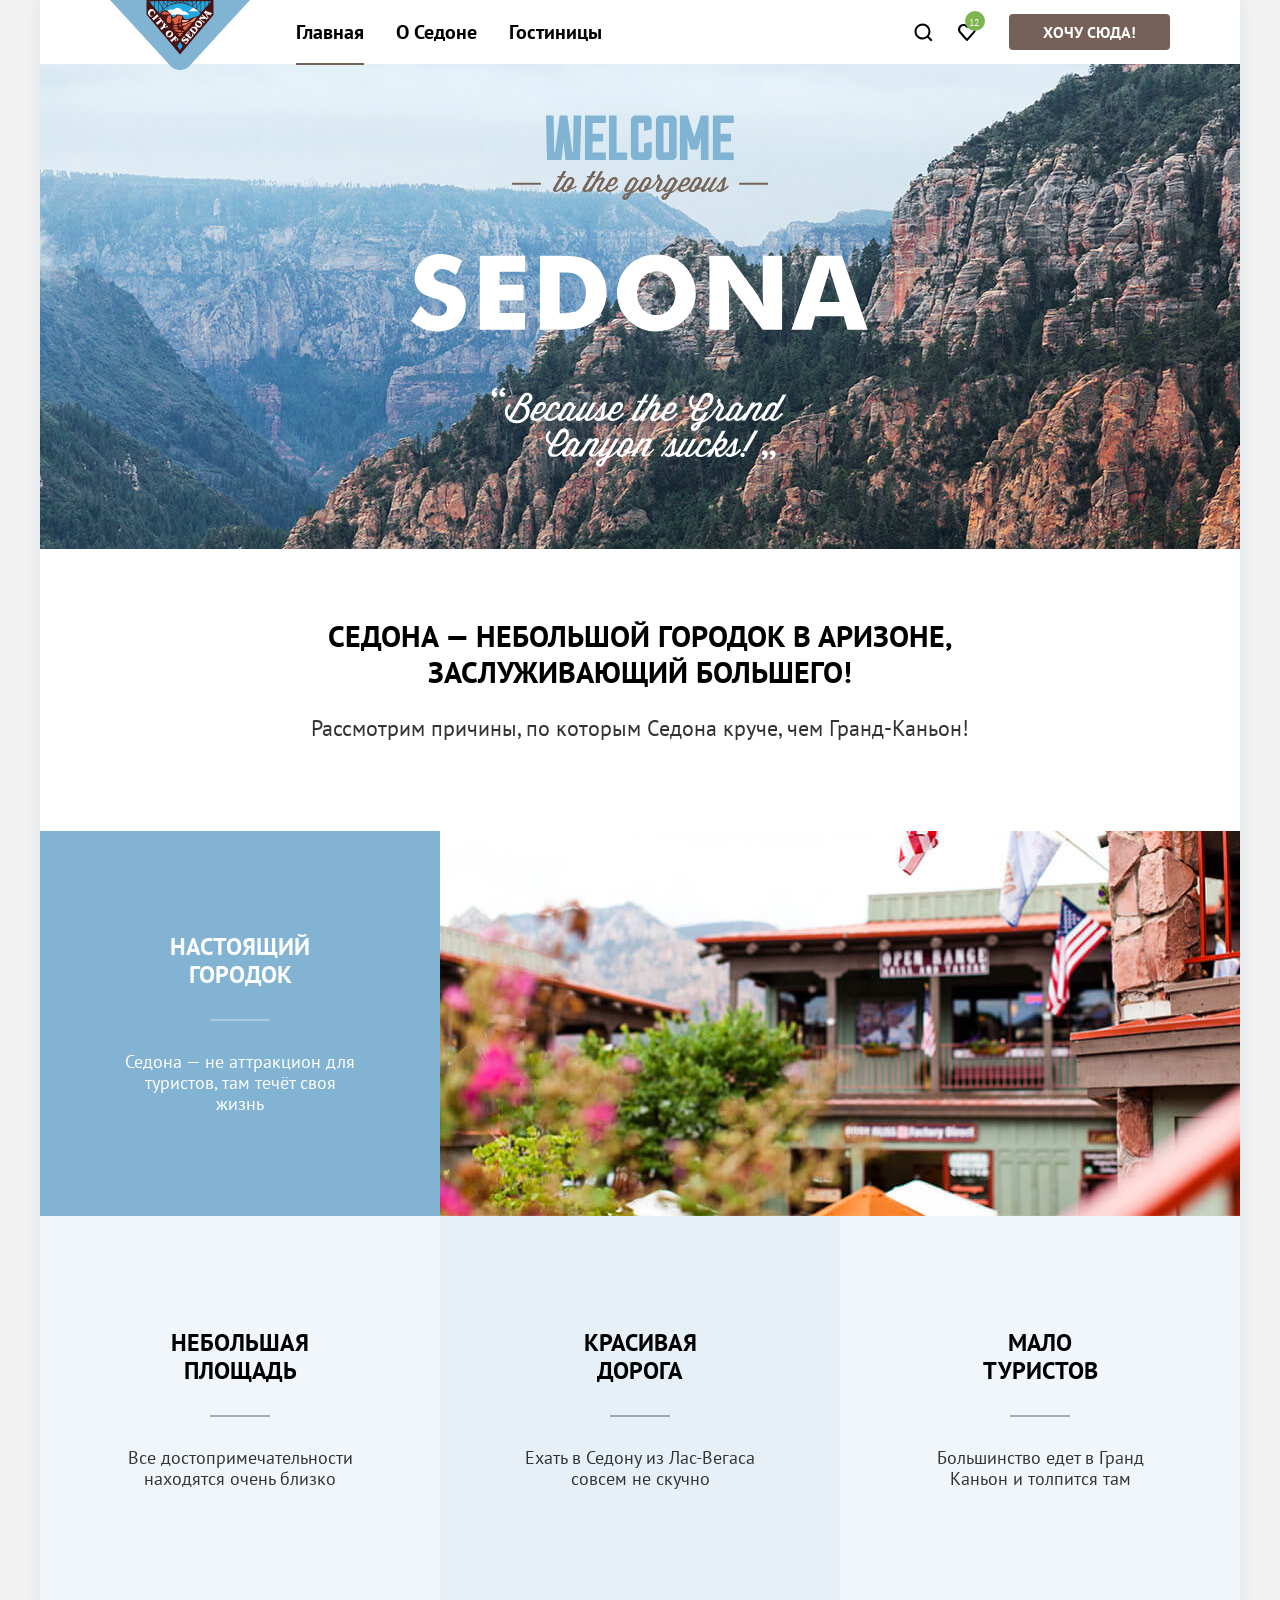
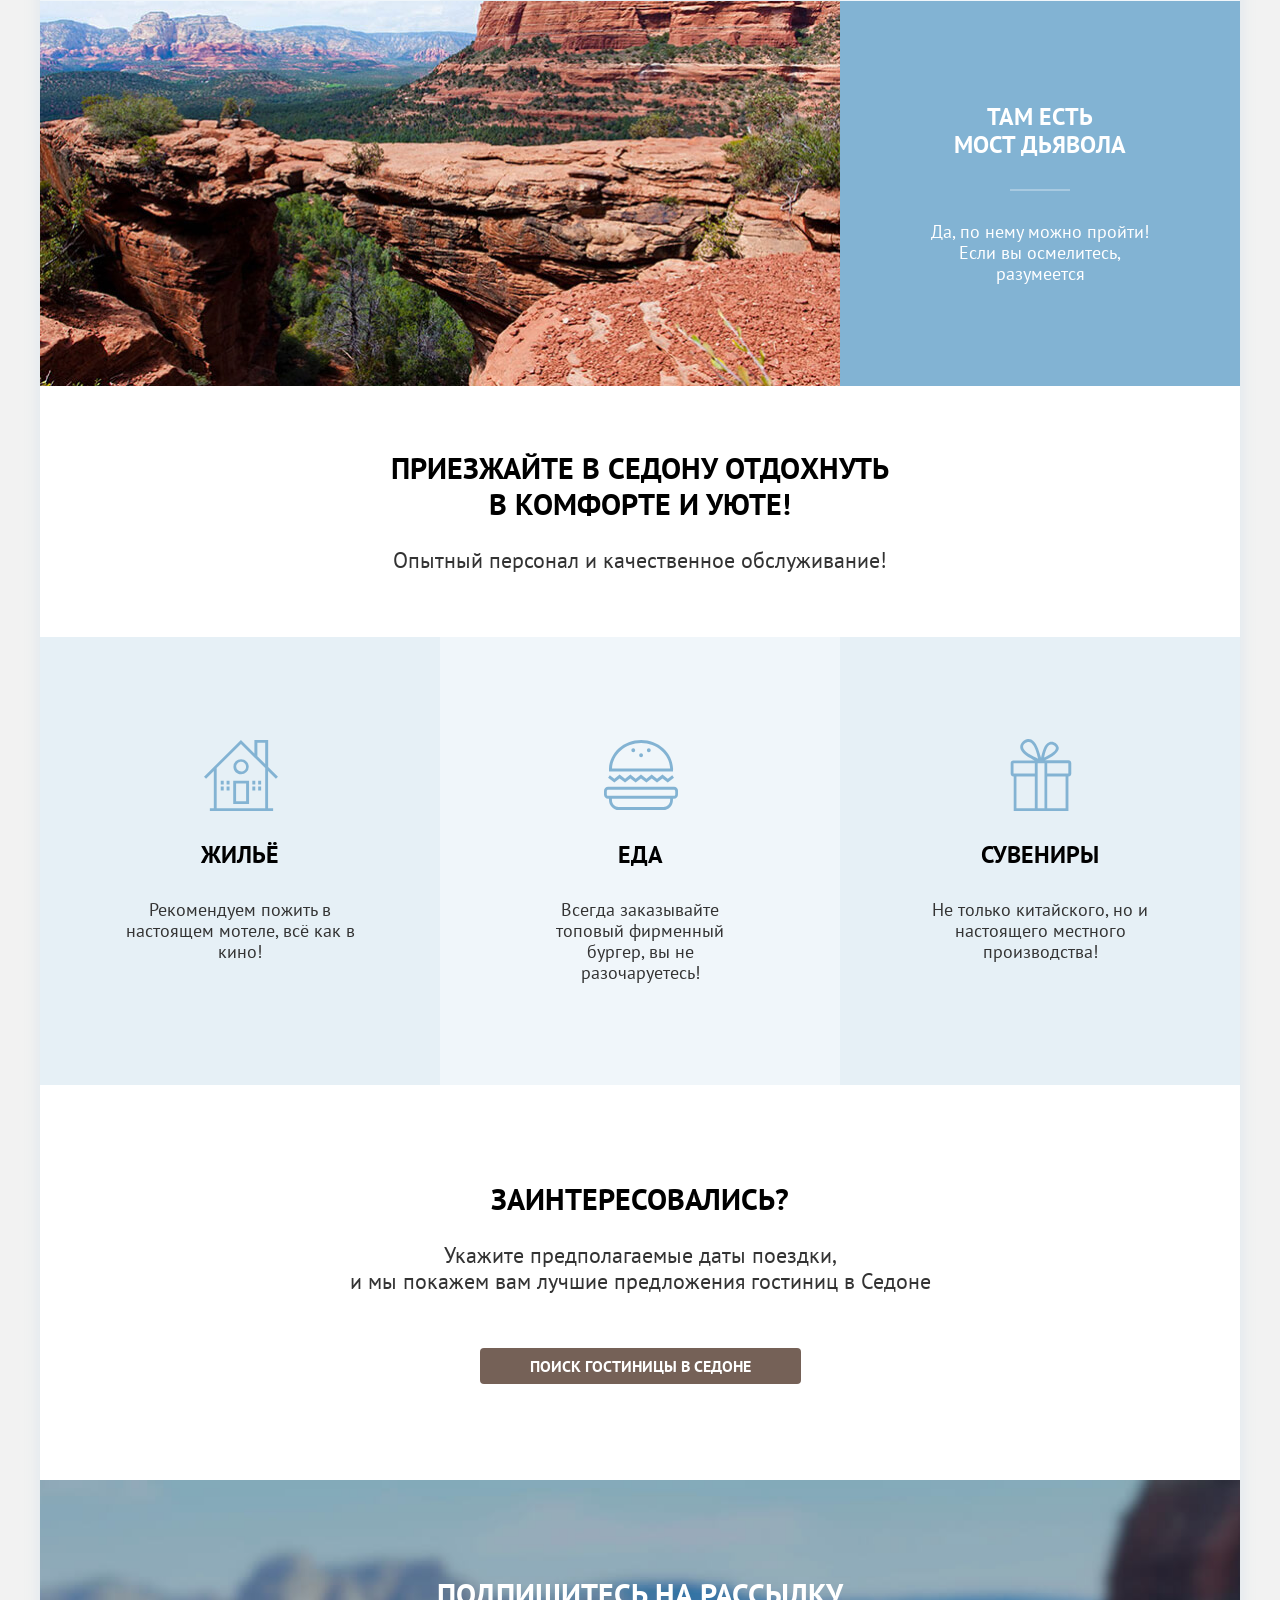
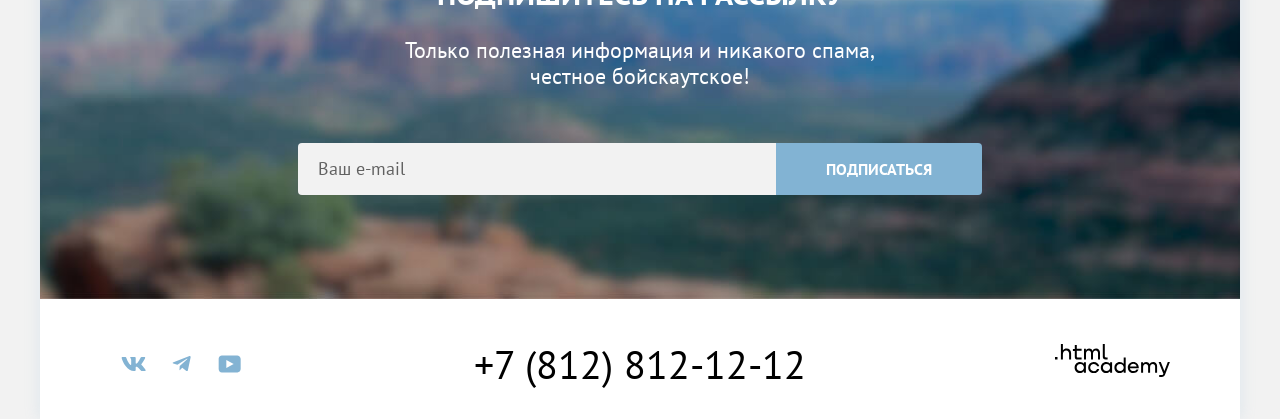
==== index.html @ 5c903733 "делает декор и форму на главной" ====
<!DOCTYPE html>
<html lang="ru">
  <head>
    <meta charset="utf-8">
    <meta name="viewport" content="width=device-width, initial-scale=1.0">
    <title>HTML Academy: Седона</title>
    <link rel="stylesheet" href="./styles/styles.css">
  </head>
  <body>

    <div class="container">
      <!-- шапка -->
      <header class="header" data-test="header">
        <a class="logo" href="index.html" aria-current="page">
          <img class="logo__images" src="./images/logo.svg" alt="Седона" title="Седона" width="140" height="70">
        </a>

        <nav class="nav">
          <ul class="nav__list">
            <li>
              <a class="nav__link" href="index.html" aria-current="page">Главная</a>
            </li>
            <li>
              <a class="nav__link" href="#">О Седоне</a>
            </li>
            <li>
              <a class="nav__link" href="catalog.html">Гостиницы</a>
            </li>
          </ul>
        </nav>

        <div class="header__links">
          <a class="header__links-icon header__links-icon--search" href="#">
            <span class="visually-hidden">Поиск</span>
          </a>
          <a class="header__links-icon header__links-icon--heart" href="#">
            <span class="visually-hidden">Избранное</span>
            <span class="header__links-number">12</span>
          </a>
        </div>

        <div class="header__buttons">
          <a class="button header__button" href="#">Хочу сюда!</a>
        </div>
      </header>

      <!-- контент -->
      <main data-test="main">
        <!-- баннер / header -->
        <header class="header-index" data-test="hero">
          <h1 class="visually-hidden">Седона</h1>
          <img class="header-index__images" src="./images/welcome.svg"
            alt="Welcome to the magnificent Sedona, because the Grand Canyon really sucks!" width="458" height="352">
        </header>

        <!-- преимущества -->
        <section class="advantages" data-test="advantages">
          <hgroup class="advantages__section-header section-header">
            <h2 class="visually-hidden">Преимущества</h2>
            <p class="title title--medium">Седона — небольшой городок в Аризоне, <span
                class="block">заслуживающий большего!</span>
            </p>
            <p class="subtitle">Рассмотрим причины, по которым Седона круче, чем Гранд-Каньон!
            </p>
          </hgroup>

          <ul class="advantages__list advantages__list--photo">
            <li class="advantages__item advantages__item--photo">
              <div class="advantages__card">
                <h3 class="advantages__title title title--small title--line">Настоящий <span
                    class="block">городок</span></h3>
                <p class="advantages__subtitle">Седона — не аттракцион для туристов, там течёт своя жизнь</p>
              </div>

              <img class="advantages__image" src="./images/advantages-city.jpg"
                alt="Здание с зелёными стенами и террасой, украшенное флагами. Видны горы на заднем плане. Есть деревья и цветы"
                width="800" height="385">
            </li>
            <li class="advantages__item">
              <div class="advantages__card">
                <h3 class="advantages__title title title--small title--line">Небольшая <span
                    class="block">площадь</span></h3>
                <p class="advantages__subtitle">Все достопримечательности находятся очень близко</p>
              </div>
            </li>
            <li class="advantages__item">
              <div class="advantages__card">
                <h3 class="advantages__title title title--small title--line">Красивая <span class="block">дорога</span>
                </h3>
                <p class="advantages__subtitle">Ехать в Седону из Лас-Вегаса совсем не скучно</p>
              </div>
            </li>
            <li class="advantages__item">
              <div class="advantages__card">
                <h3 class="advantages__title title title--small title--line">Мало <span class="block">туристов</span></h3>
                <p class="advantages__subtitle">Большинство едет в Гранд Каньон и толпится там</p>
              </div>
            </li>
            <li class="advantages__item advantages__item--photo">
              <img class="advantages__image" src="./images/advantages-bridge.jpg"
                alt="Скалистый пейзаж с красными горами и утёсами. Видны зелёные деревья и кустарники. Вдали — горы и небо."
                width="800" height="385">
              <div class="advantages__card">
                <h3 class="advantages__title title title--small title--line">Там есть <span class="block">мост дьявола</span></h3>
                <p class="advantages__subtitle">Да, по нему можно пройти! Если вы осмелитесь, разумеется</p>
              </div>
              </li>
            </ul>
        </section>

        <!-- сервис -->
        <section class="advantages">
          <hgroup class="section-header">
            <h2 class="visually-hidden">Сервис</h2>
            <p class="title title--medium">Приезжайте в Седону отдохнуть <span class="block">в комфорте и уюте!</span>
            </p>
            <p class="subtitle">Опытный персонал и качественное обслуживание!</p>
          </hgroup>

          <ul class="advantages__list">
            <li class="advantages__item">
              <div class="advantages__card advantages__card-icon advantages__card-icon--home">
                <h3 class="advantages__title title title--small">Жильё</h3>
                <p class="advantages__subtitle">Рекомендуем пожить в настоящем мотеле, всё как в кино!</p>
              </div>
            </li>
            <li class="advantages__item">
              <div class="advantages__card advantages__card-icon advantages__card-icon--food">
                <h3 class="advantages__title title title--small">Еда</h3>
                <p class="advantages__subtitle">Всегда заказывайте топовый фирменный бургер, вы не разочаруетесь!</p>
              </div>
            </li>
            <li class="advantages__item">
              <div class="advantages__card advantages__card-icon advantages__card-icon--gift">
                <h3 class="advantages__title title title--small">Сувениры</h3>
                <p class="advantages__subtitle">Не только китайского, но и настоящего местного производства!</p>
              </div>
            </li>
          </ul>
        </section>

        <!-- кнопка на поиск -->
        <section class="search" data-test="search">
          <hgroup class="search__section-header section-header">
            <h2 class="visually-hidden">Поиск гостиницы в Седоне</h2>
            <p class="title title--medium">Заинтересовались?</p>
            <p class="subtitle">Укажите предполагаемые даты поездки, <span class="block">и мы покажем вам лучшие предложения гостиниц в Седоне</span></p>
          </hgroup>

          <!-- Кнопка открывает модальное окно -->
          <button class="search__button button" type="button">Поиск гостиницы в седоне</button>
        </section>
      </main>

      <!-- подвал -->
      <footer class="footer" data-test="footer">
        <!-- рассылка -->
        <article class="subscribe subscribe--index" data-test="subscribe">

          <hgroup class="subscribe__section-header section-header">
            <h2 class="title title--medium">Подпишитесь на рассылку</h2>
            <p class="subtitle">Только полезная информация и никакого спама, <span class="block">честное бойскаутское!</span></p>
          </hgroup>

          <form class="subscribe__form form" action="https://echo.htmlacademy.ru/" method="post">
            <label for="email" class="visually-hidden">Ваш e-mail</label>
            <input class="subscribe__input form__input" type="email" placeholder="Ваш e-mail" name="email" id="email"
              required>
            <button class="subscribe__button button button--secondary" type="submit">Подписаться</button>
          </form>
        </article>

        <div class="footer__grid">
          <!-- социальные сети -->
          <section>
            <h2 class="visually-hidden">Социальные сети</h2>

            <ul class="social-list">
              <li>
                <a class="social-list__icon social-list__icon--vk" href="https://vk.com/htmlacademy">
                  <span class="visually-hidden">Вконтакте</span>
                </a>
              </li>
              <li>
                <a class="social-list__icon social-list__icon--telegram" href="https://t.me/htmlacademy">
                  <span class="visually-hidden">Телеграм</span>
                </a>
              </li>
              <li>
                <a class="social-list__icon social-list__icon--youtube" href="https://www.youtube.com/user/htmlacademyru">
                  <span class="visually-hidden">ЮТуб</span>
                </a>
              </li>
            </ul>
          </section>

          <!-- контакты -->
          <section class="footer__contacts">
            <h2 class="visually-hidden">Контакты</h2>

            <a class="footer__contacts-phone" href="tel:+78128121212">+7 (812) 812-12-12</a>
          </section>

          <!-- партнёры -->
          <section class="footer__partners">
            <h2 class="visually-hidden">Партнёры</h2>

            <a class="footer__partners-link footer__partners-link--htmlacademy"
              href="https://htmlacademy.ru/intensive/htmlcss">
              <svg class="footer__partners-link-icon" role="img" aria-label="HTML Academy" width="115" height="33"
                viewBox="0 0 115 33" xmlns="http://www.w3.org/2000/svg">
                <g clip-path="url(#a)">
                  <path
                    d="M0 12.9v2.6h2.5v-2.6h-2.5Zm11.6-8.4c-1.6 0-2.8.7-3.6 1.7h-.1v-6.2h-2v15.5h2v-5.3c0-2.1 1.3-3.6 3.3-3.6 1.8 0 2.9 1.4 2.9 3.2v5.7h2v-6.1c.1-3-1.8-4.9-4.5-4.9Zm15 .3h-4.8v-3.7h-2v3.8h-1.9v2h1.9v6c0 1.7 1 2.7 2.7 2.7h4.1v-2h-3.7c-.7 0-1.1-.4-1.1-1.1v-5.7h4.8v-2Zm14.5-.2c-1.6 0-2.9.8-3.5 2.1h-.1c-.6-1.2-1.8-2.1-3.4-2.1-1.4 0-2.5.8-3.1 1.8h-.1v-1.6h-1.9v10.6h2v-5.4c0-2 1-3.5 2.6-3.5 1.5 0 2.4 1 2.4 2.6v6.3h2v-5.6c0-2.4 1.4-3.3 2.6-3.3 1.5 0 2.4 1 2.4 2.6v6.3h2v-6.5c.1-2.5-1.4-4.3-3.9-4.3Zm6.7 8.1c0 1.7 1 2.7 2.8 2.7h2v-2h-1.7c-.7 0-1.1-.4-1.1-1.1v-12.3h-2v12.7Zm-18.9 7c-.9-1.1-2.2-1.8-3.9-1.8-3.1 0-5.4 2.3-5.4 5.6s2.3 5.6 5.4 5.6c1.8 0 3-.8 3.8-1.9h.1v1.6h2v-10.6h-2v1.5Zm-3.6 7.4c-2.2 0-3.6-1.6-3.6-3.6s1.4-3.6 3.6-3.6 3.6 1.6 3.6 3.6c0 1.9-1.4 3.6-3.6 3.6Zm18.9-5.1c-.5-2.4-2.6-4.1-5.4-4.1a5.4 5.4 0 0 0-5.6 5.6c0 3.1 2.2 5.6 5.6 5.6 2.8 0 4.9-1.8 5.4-4.2h-2.1a3.4 3.4 0 0 1-3.3 2.3c-2.2 0-3.6-1.6-3.6-3.6s1.4-3.6 3.6-3.6c1.6 0 2.8 1 3.3 2.2h2.1v-.2Zm10.9-2.3c-.9-1.1-2.2-1.8-3.9-1.8-3.1 0-5.4 2.3-5.4 5.6s2.3 5.6 5.4 5.6c1.8 0 3-.8 3.8-1.9h.1v1.6h2v-10.6h-2v1.5Zm-3.6 7.4c-2.2 0-3.6-1.6-3.6-3.6s1.4-3.6 3.6-3.6 3.6 1.6 3.6 3.6c0 1.9-1.5 3.6-3.6 3.6Zm17.2-7.3c-.9-1.1-2.2-1.9-3.9-1.9-3.1 0-5.4 2.3-5.4 5.6s2.2 5.6 5.4 5.6c1.7 0 3-.8 3.8-1.8h.1v1.5h2v-15.4h-2v6.4Zm-3.6 7.3c-2.2 0-3.6-1.6-3.6-3.6s1.4-3.6 3.6-3.6 3.6 1.6 3.6 3.6c-.1 2-1.5 3.6-3.6 3.6Zm13.2-9.2c-3.3 0-5.5 2.5-5.5 5.6 0 3 2.1 5.6 5.5 5.6 2.5 0 4.5-1.3 5.2-3.6h-2.1c-.5 1-1.6 1.6-3 1.6-1.9 0-3.3-1.3-3.4-2.9h8.8c.2-3.6-2-6.3-5.5-6.3Zm0 1.9c1.7 0 3 1 3.3 2.6h-6.5c.3-1.5 1.5-2.6 3.2-2.6Zm19.9-1.9c-1.6 0-2.9.8-3.6 2h-.1c-.6-1.2-1.8-2-3.4-2-1.4 0-2.5.7-3.1 1.8v-1.5h-1.9v10.6h2v-5.4c0-2 1-3.4 2.6-3.5 1.5 0 2.4 1 2.4 2.6v6.3h2v-5.6c0-2.4 1.4-3.3 2.6-3.3 1.5 0 2.4 1 2.4 2.6v6.3h2v-6.5c.1-2.6-1.4-4.4-3.9-4.4Zm11.2 9.1-3.6-8.9h-2.2l4.8 11.6c-.3.9-.7 1.2-1.7 1.2h-2.5v2h2.5c1.8 0 2.8-.8 3.5-2.6l4.7-12.2h-2.1l-3.4 8.9Z" />
                </g>
                <defs>
                  <clipPath id="a">
                    <path fill="#fff" d="M0 0h115v33h-115z" />
                  </clipPath>
                </defs>
              </svg>
            </a>
          </section>
        </div>
      </footer>
    </div>
  </body>
</html>
---- styles/styles.css ----
:root {
  --font-primary: "PT Sans", sans-serif;
  --text-primary: #000000;
  --text-secondary: #333333;
  --text-hover: #756157;
  --text-active: rgba(117, 97, 87, 30%);
  --text-error: #ff5757;
  --text-bg-default: #ffffff;

  --button-text: #ffffff;
  --button-text-hover: rgba(255, 255, 255, 30%);
  --bg-button-primary: #756157;
  --bg-button-primary-hover: #615048;
  --bg-button-secondary: #82b3d3;
  --bg-button-secondary-hover: #68a2ca;
  --bg-button-selected: #7db54f;
  --bg-button-selected-hover: #6c9e42;

  --bg-basic: #ffffff;
  --bg-primary: #82b3d3;
  --bg-secondary-1: rgba(131, 179, 211, 12%);
  --bg-secondary-2: rgba(131, 179, 211, 20%);

  --icon-basic: #000000;
  --icon-hover: #756157;
  --icon-active: rgba(117, 97, 87, 30%);
  --icon-secondary: #83b3d3;
  --icon-secondary-hover: #68a2ca;
  --icon-secondary-active: rgba(104, 162, 202, 30%);
  --icon-text: #7db54f;

  --form-inputs: #3f5e72;
  --form-elements-1: #e5e5e5;
  --form-elements-2: #f2f2f2;

  --padding-horizontal: 70px;

  --transition-duration: 150ms;
  --transition-function: ease-in-out;
}

@font-face {
  font-family: "PT Sans";
  font-weight: 400;
  font-style: normal;
  font-display: swap;
  src: url("../fonts/ptsans-400.woff2") format("woff2");
}

@font-face {
  font-family: "PT Sans";
  font-weight: 700;
  font-style: normal;
  font-display: swap;
  src: url("../fonts/ptsans-700.woff2") format("woff2");
}

/* базовые стили */
html {
  height: 100%;
}

body {
  height: 100%;
  margin: 0;
  min-width: 1200px;
  font-family: var(--font-primary);
  color: var(--text-primary);
  background-color: #f2f2f2;
}

.visually-hidden {
  position: absolute;
  width: 0;
  height: 0;
  margin: 0;
  padding: 0;
  overflow: hidden;
  border: none;
}

.container {
  min-height: 100%;
  display: grid;
  grid-template-rows: auto 1fr auto;
  width: 1200px;
  margin: 0 auto;
  background-color: #ffffff;
  box-shadow: 0 0 15px rgba(131, 179, 211, 20%);
}

img {
  max-width: 100%;
  height: auto;
  object-fit: contain;
}

.section-header {
  text-align: center;
  padding: 64px var(--padding-horizontal);
}

.block {
  display: block;
}

/* заголовки */
.title {
  margin-top: 0;
  font-weight: 700;
}

.title--big {
  margin-bottom: 8px;
  font-size: 60px;
  line-height: 78px;
  text-transform: uppercase;
}

.title--medium {
  margin-bottom: 25px;
  font-size: 30px;
  line-height: 36px;
  text-transform: uppercase;
}

.title--small {
  font-size: 24px;
  line-height: 28px;
  text-transform: uppercase;
}

.title--small-nonecase {
  font-size: 24px;
  line-height: 28px;
}

.title--smaller {
  font-size: 20px;
  line-height: 24px;
}

.title--line::after {
  content: "";
  display: block;
  width: 60px;
  height: 2px;
  margin: 30px auto 0;
  background-color: currentColor;
  opacity: 30%;
}

.subtitle {
  margin: 0;
  font-size: 22px;
  line-height: 26px;
  font-weight: 400;
  color: var(--text-secondary);
}

/* кнопки */
.button {
  min-width: 161px;
  padding: 8px 34px;
  box-sizing: border-box;
  color: var(--button-text);
  text-decoration: none;
  font-family: inherit;
  font-size: 16px;
  line-height: 20px;
  font-weight: 700;
  text-transform: uppercase;
  text-align: center;
  background-color: var(--bg-button-primary);
  border-radius: 4px;
  border: 0;
  transition: background-color var(--transition-duration) var(--transition-function), color var(--transition-duration) var(--transition-function);
}

.button:disabled {
  opacity: 0.5;
  cursor: not-allowed;
}

.button:not(:disabled):hover {
  cursor: pointer;
  background-color: var(--bg-button-primary-hover);
}

.button:not(:disabled):active {
  color: var(--button-text-hover);
}

.button--secondary {
  background-color: var(--bg-button-secondary);
}

.button--secondary:not(:disabled):hover {
  background-color: var(--bg-button-secondary-hover);
}

.button--selected {
  background-color: var(--bg-button-selected);
}

.button--selected:not(:disabled):hover {
  background-color: var(--bg-button-selected-hover);
}

.button--reset {
  background-color: transparent;
}

.form__input {
  border: 0;
  padding: 14px 20px;
  border-radius: 4px;
  font-family: inherit;
  font-size: 18px;
  line-height: 24px;
  font-weight: 400;
  background-color: var(--form-elements-2);
  color: var(--text-primary);
  transition: background-color var(--transition-duration) var(--transition-function);
}

.form__input:not(:placeholder-shown):invalid {
  outline: auto;
  outline-color: var(--text-error);
  position: relative;
  z-index: 0;
}

.form__input:disabled {
  opacity: 0.5;
  cursor: not-allowed;
}

.form__input:not(:disabled):hover {
  background-color: var(--form-elements-1);
}

.form__input:not(:disabled):focus {
  position: relative;
}

.form__input::placeholder {
  color: rgba(0, 0, 0, 60%);
  opacity: 1;
}

/* шапка сайта */
.header {
  padding: 0 var(--padding-horizontal);
  display: flex;
  align-items: flex-start;
}

.logo {
  position: relative;
  display: block;
  width: 140px;
  height: 64px;
  margin-right: 30px;
  transition: opacity var(--transition-duration) var(--transition-function);
}

.logo:hover {
  opacity: 0.8;
}

.logo:active {
  opacity: 0.6;
}

.logo__images {
  display: block;
  width: 140px;
  height: 70px;
}

.header__links {
  margin-left: auto;
  display: flex;
  flex-wrap: wrap;
}

.header__links-icon {
  position: relative;
  display: block;
  width: 44px;
  height: 64px;
  text-decoration: none;
  color: var(--icon-basic);
  transition: color var(--transition-duration) var(--transition-function);
}

.header__links-icon:hover {
  color: var(--text-hover);
}

.header__links-icon:active {
  color: var(--text-active);
}

.header__links-icon::before {
  content: "";
  position: absolute;
  top: 50%;
  left: 50%;
  transform: translate(-50%, -50%);
  width: 20px;
  height: 20px;
  mask-position: center;
  mask-repeat: no-repeat;
  mask-size: contain;
  background-color: currentColor;
}

.header__links-icon--search::before {
  mask-image: url("../images/icons/search.svg");
}

.header__links-icon--heart::before {
  mask-image: url("../images/icons/heart.svg");
}

.header__links-number {
  position: absolute;
  top: 11px;
  right: 4px;
  height: 20px;
  min-width: 20px;
  min-height: 20px;
  box-sizing: border-box;
  padding: 5px 5px 5px 4px;
  color: #ffffff;
  background-color: var(--icon-text);
  border-radius: 20px;
  font-size: 10px;
}

.header__buttons {
  margin-left: 20px;
}

.header__button {
  display: block;
  margin: 14px 0;
}

/* навигация */
.nav {
  margin-right: 20px;
  max-width: 480px;
}

.nav__list {
  margin: 0;
  padding: 0;
  list-style-type: none;
  display: flex;
  flex-wrap: wrap;
}

.nav__link {
  --padding-horizontal-link: 16px;
  display: block;
  padding: 20px var(--padding-horizontal-link);
  text-decoration: none;
  color: var(--text-primary);
  font-size: 20px;
  line-height: 24px;
  font-weight: 700;
  transition: color var(--transition-duration) var(--transition-function);
}

.nav__link:hover {
  color: var(--text-hover);
}

.nav__link:active {
  color: var(--text-active);
}

.nav__link[aria-current="page"] {
  position: relative;
}

.nav__link[aria-current="page"]::after {
  content: "";
  position: absolute;
  bottom: -1px;
  left: var(--padding-horizontal-link);
  right: var(--padding-horizontal-link);
  height: 2px;
  background-color: #756257;
}

/* шапка мейна */
.header-index {
  padding: 51px var(--padding-horizontal) 0;
  background-image: url("../images/bg-header__index.jpg");
  background-repeat: no-repeat;
  background-position: center;
  background-size: cover;
  background-color: #3e4b57;
  color: var(--text-bg-default);
  text-align: center;
}

.header-index::after {
  content: "";
  display: block;
  width: calc(100% + var(--padding-horizontal) * 2);
  height: 57px;
  margin-top: 25px;
  margin-left: calc(var(--padding-horizontal) * -1);
  background-image: url(../images/divider-header-index.svg);
  background-repeat: no-repeat;
  background-position: center;
  background-size: contain;
}

.header-index__images {
  display: block;
  width: 458px;
  height: 352px;
  margin: 0 auto;
}

/* преимущества */
.advantages__section-header {
  margin-bottom: 21px;
  padding-top: 69px;
  padding-bottom: 69px;
}

.advantages__list {
  margin: 0;
  padding: 0;
  list-style-type: none;
  display: flex;
  flex-wrap: wrap;
}

.advantages__item:nth-child(odd) {
  background-color: var(--bg-secondary-2);
}

.advantages__card {
  display: flex;
  flex-direction: column;
  justify-content: center;
  width: 400px;
  min-height: 385px;
  padding: 102px 85px;
  box-sizing: border-box;
  text-align: center;
}

.advantages__card-icon::before {
  content: "";
  display: block;
  width: 75px;
  height: 72px;
  margin: 0 auto 30px;
  mask-position: center;
  mask-size: contain;
  mask-repeat: no-repeat;
  background-color: var(--icon-secondary);
}

.advantages__card-icon--home::before {
  mask-image: url("../images/service-home.svg");
}

.advantages__card-icon--food::before {
  mask-image: url("../images/service-burger.svg");
}

.advantages__card-icon--gift::before {
  mask-image: url("../images/service-gift.svg");
}

.advantages__images {
  display: block;
  width: 800px;
  height: 385px;
}

.advantages__item:nth-child(even) {
  background-color: var(--bg-secondary-1);
}

.advantages__list--photo .advantages__item--photo {
  background-color: var(--bg-button-secondary);
  color: var(--text-bg-default);
  display: flex;
}

.advantages__list--icon .advantages__item:nth-child(even) {
  background-color: transparent;
}

.advantages__item--photo p {
  color: inherit;
}

.advantages__title {
  margin-bottom: 30px;
}

.advantages__subtitle {
  margin: 0;
  font-size: 18px;
  line-height: 21px;
  color: var(--text-secondary);
}

/* кнопка на поиск */
.search {
  text-align: center;
  padding: 96px var(--padding-horizontal);
}

.search__section-header {
  padding: 0;
  margin-bottom: 54px;
}

.search__button {
  padding-left: 50px;
  padding-right: 50px;
  display: block;
  margin: 0 auto;
}

/* подвал */
.subscribe {
  text-align: center;
  padding: 96px var(--padding-horizontal) 104px;
}

.subscribe__section-header {
  padding: 0;
  margin-bottom: 54px;
}

.subscribe__form {
  width: 100%;
  max-width: 684px;
  margin: 0 auto;
  display: flex;
}

.subscribe__input {
  flex-grow: 1;
  border-top-right-radius: 0;
  border-bottom-right-radius: 0;
}

.subscribe__button {
  max-width: 300px;
  padding-left: 50px;
  padding-right: 50px;
  border-top-left-radius: 0;
  border-bottom-left-radius: 0;
}

.subscribe--index {
  background-image: url("../images/bg-mailing__index.jpg");
  background-repeat: no-repeat;
  background-position: center;
  background-size: cover;
  background-color: #3e4b57;
  color: var(--text-bg-default);
}

.subscribe--index .subtitle {
  color: inherit;
}

.footer__grid {
  padding: 45px var(--padding-horizontal) 35px;
  display: grid;
  grid-template-columns: 1fr auto 1fr;
  gap: var(--padding-horizontal);
}

.social-list {
  margin: 0;
  padding: 0;
  list-style-type: none;
  display: flex;
  flex-wrap: wrap;
}

.social-list__icon {
  display: block;
  width: 48px;
  height: 40px;
  color: var(--icon-secondary);
  transition: color var(--transition-duration) var(--transition-function);
}

.social-list__icon::before {
  content: "";
  display: block;
  width: 48px;
  height: 40px;
  mask-position: center;
  mask-size: contain;
  mask-repeat: no-repeat;
  background-color: currentColor;
}

.social-list__icon:hover {
  color: var(--icon-secondary-hover);
}

.social-list__icon:active {
  color: var(--icon-secondary-active);
}

.social-list__icon--vk::before {
  mask-image: url("../images/social/vk.svg");
}

.social-list__icon--telegram::before {
  mask-image: url("../images/social/telegram.svg");
}

.social-list__icon--youtube::before {
  mask-image: url("../images/social/youtube.svg");
}

.footer__contacts {
  text-align: center;
}

.footer__contacts-phone {
  color: var(--text-primary);
  text-decoration: none;
  font-size: 40px;
  line-height: 1;
  transition: color var(--transition-duration) var(--transition-function);
}

.footer__contacts-phone:hover {
  color: var(--text-hover);
}

.footer__contacts-phone:active {
  color: var(--text-active);
}

.footer__partners {
  display: flex;
  flex-wrap: wrap;
  justify-content: end;
  gap: 15px;
}

.footer__partners-link {
  display: block;
  width: fit-content;
  text-decoration: none;
  color: var(--icon-basic);
  transition: color var(--transition-duration) var(--transition-function);
}

.footer__partners-link:hover {
  color: var(--icon-hover);
}

.footer__partners-link:active {
  color: var(--icon-active);
}

.footer__partners-link-icon {
  fill: currentColor;
}

.partners__link--htmlacademy img {
  width: 115px;
  height: 33px;
}

/* хлебные крошки */
.breadcrumb {
  padding: 0;
  margin: 0 0 40px;
  list-style-type: none;
  display: flex;
  flex-wrap: wrap;
}

.breadcrumb__link {
  color: inherit;
  text-decoration: none;
  font-size: 16px;
  line-height: 21px;
}

/* фильтры */
.filter {
  padding: 35px var(--padding-horizontal) 70px;
  background-image: url("../images/bg-filter.jpg");
  background-repeat: no-repeat;
  background-position: center;
  background-size: cover;
  background-color: #2a3c46;
  color: var(--text-bg-default);
}

.filter__form {
  display: flex;
  flex-wrap: wrap;
  align-items: flex-start;
  gap: var(--padding-horizontal);
}

.filter__group {
  display: grid;
  margin: 0;
  padding: 0;
  max-width: 200px;
  border: 0;
}

.filter__group--type_housing {
  margin-right: auto;
}

.filter__legend {
  padding: 0;
  margin-bottom: 32px;
}

.filter__label {
  font-size: 18px;
  line-height: 23px;
}

.filter__label:not(:last-child) {
  margin-bottom: 16px;
}

.filter__button-wrap {
  padding-top: 56px;
  display: grid;
  gap: 32px;
}

/* каталог */
.catalog__header {
  padding: 50px var(--padding-horizontal) 40px;
  display: flex;
  align-items: flex-start;
  gap: var(--padding-horizontal);
}

.catalog__title {
  margin-right: auto;
  margin-bottom: 0;
}

.catalog__select {
  min-width: 292px;
  height: 49px;
  padding: 14px 60px 14px 20px;
  box-sizing: border-box;
  background-color: var(--bg-basic);
  border: 1px solid var(--form-elements-1);
  font-size: 18px;
  line-height: 21px;
  font-weight: 400;
  font-family: inherit;
  appearance: none;
  background-image: url("../images/icons/select-arrow.svg");
  background-repeat: no-repeat;
  background-size: 12px 8px;
  background-position: right 20px center;
}

.catalog__view {
  margin: 0;
  padding: 0;
  list-style-type: none;
  display: flex;
  flex-wrap: wrap;
  gap: 8px;
}

.catalog__list {
  margin: 0 0 40px;
  padding: 0 var(--padding-horizontal);
  list-style-type: none;
  display: grid;
  grid-template-columns: repeat(3, 1fr);
  gap: 20px;
}

/* карточки товара */
.card {
  display: grid;
  grid-template-columns: repeat(2, 1fr);
  gap: 20px 16px;
  align-items: start;
  padding: 20px;
  border-radius: 4px;
  border: 1px solid #e5e5e5;
}

.card__image-wrap {
  display: block;
  color: inherit;
  text-decoration: none;
  grid-column: 1 / -1;
}

.card__image {
  display: block;
  width: 300px;
  height: 212px;
}

.card__title {
  display: block;
  margin: 0;
  color: var(--text-primary);
  grid-column: 1 / -1;
  text-decoration: none;
}

.card__price {
  margin: 0;
  grid-column: 1 / -1;
}

.card__price {
  display: flex;
  gap: 5px;
  justify-content: space-between;
  font-size: 18px;
  line-height: 21px;
  color: var(--text-secondary);
}

.card__button {
  min-width: initial;
  padding-left: 15px;
  padding-right: 15px;
}

.card__star {
  background-color: var(--form-elements-2);
}

.card__rating {
  padding-top: 9px;
  padding-right: 22px;
  padding-bottom: 8px;
  padding-left: 23px;
  padding: 9px 20px 8px 23px;
  font-size: 16px;
  line-height: 20px;
  color: var(--text-secondary);
  background-color: var(--form-elements-2);
  text-transform: uppercase;
}

/* пагинация */
.pagination {
  margin: 0;
  padding: 0 var(--padding-horizontal);
  list-style-type: none;
  display: flex;
  flex-wrap: wrap;
  gap: 8px;
}

.pagination__link {
  display: block;
  padding: 12px 16px;
  min-width: 60px;
  height: 60px;
  box-sizing: border-box;
  background-color: var(--bg-primary);
  color: var(--button-text);
  font-size: 20px;
  line-height: 36px;
  font-weight: 700;
  text-decoration: none;
  text-align: center;
  border-radius: 4px;
}

span.pagination__link {
  background-color: transparent;
}

.pagination__link[aria-current] {
  background-color: var(--form-elements-2);
  color: var(--text-primary);
}

span.pagination__link {
  background-color: transparent;
  color: var(--text-primary);
}
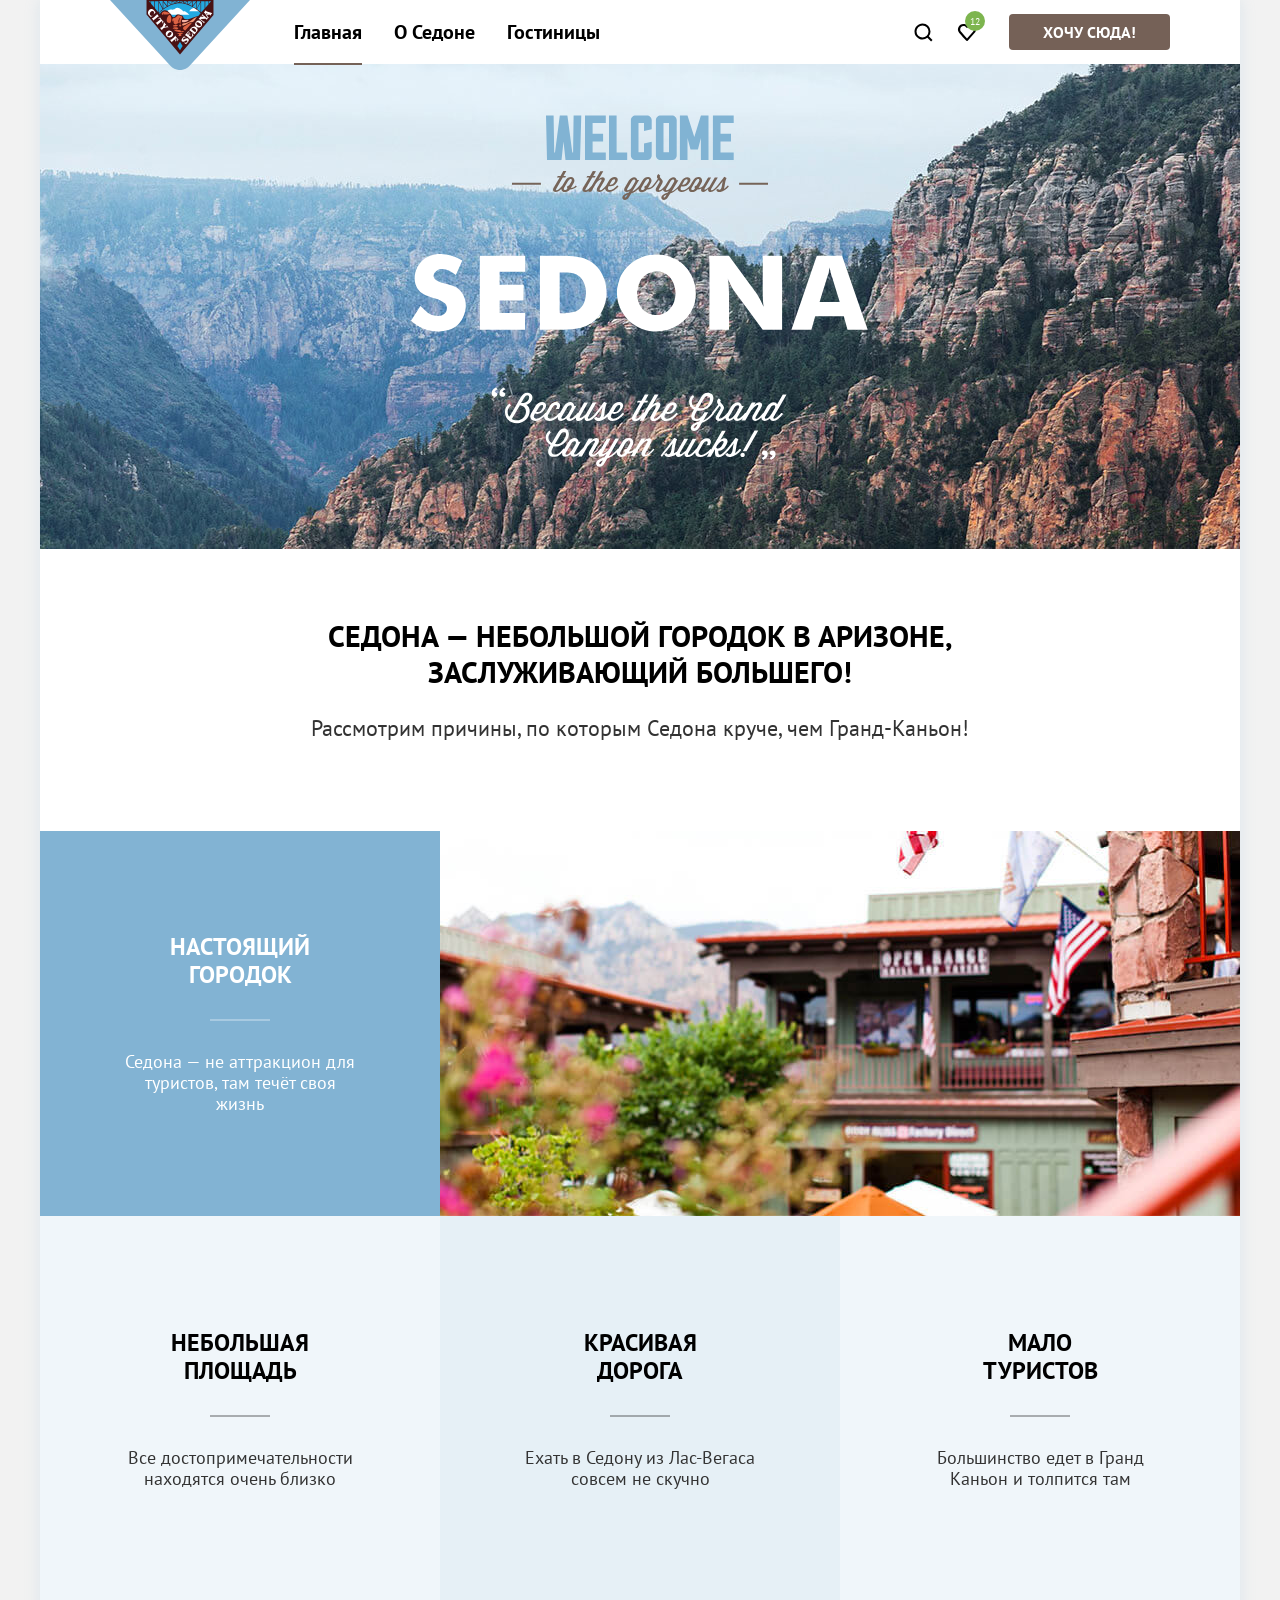
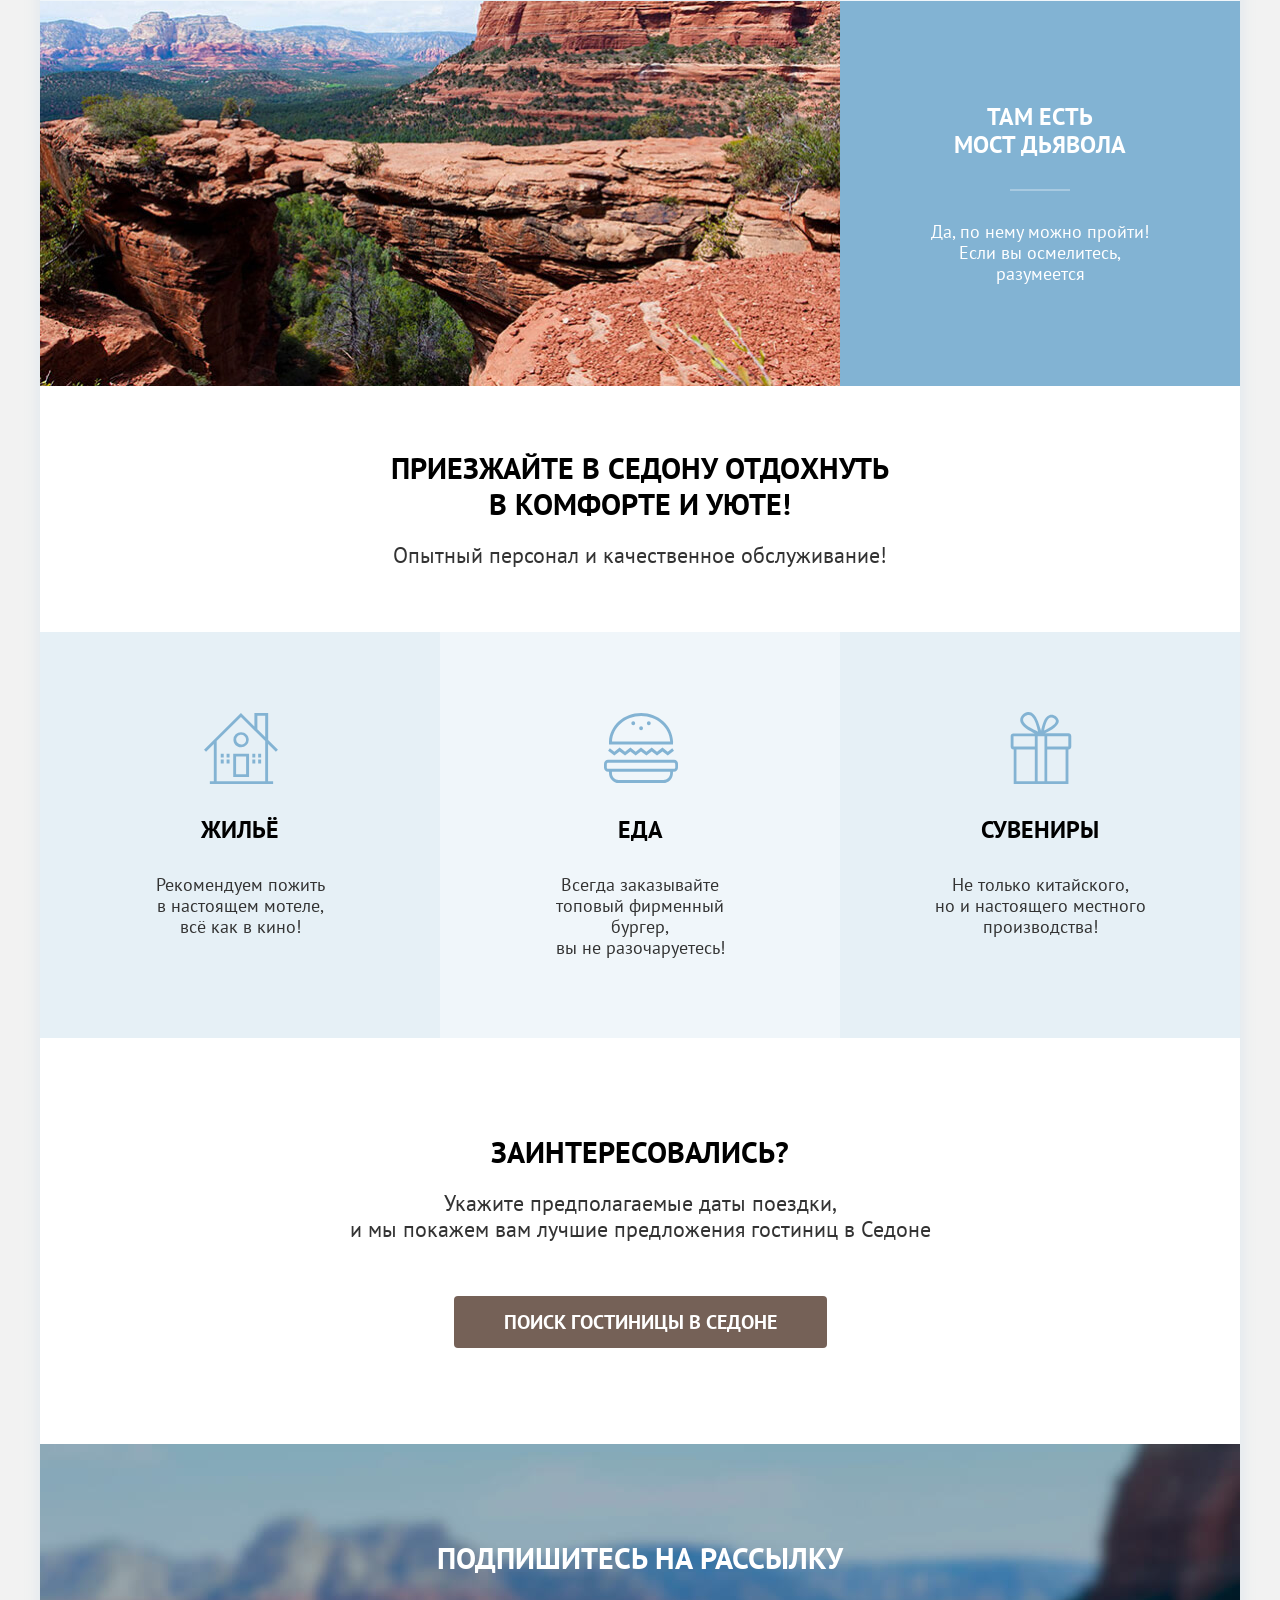
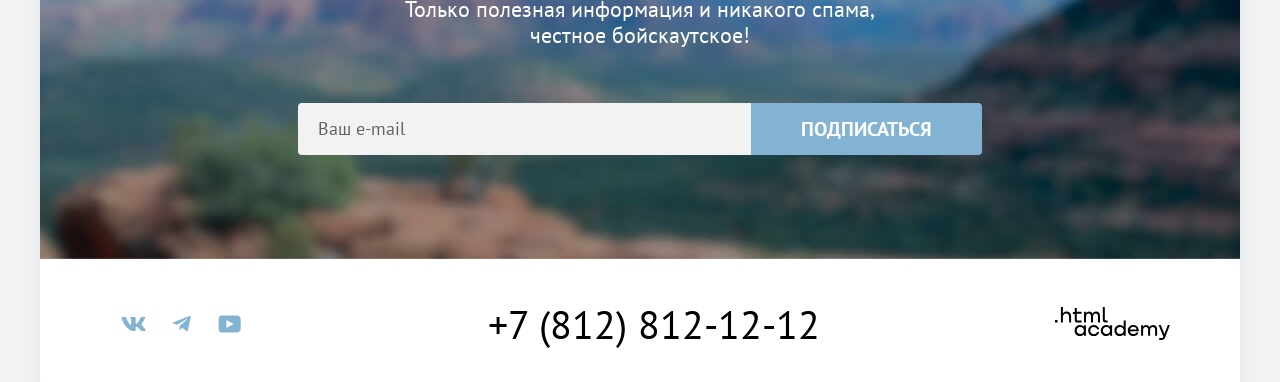
==== commit 6853683d: "делает ПП" ====
--- a/index.html
+++ b/index.html
@@ -57,7 +57,7 @@
         <section class="advantages" data-test="advantages">
           <hgroup class="advantages__section-header section-header">
             <h2 class="visually-hidden">Преимущества</h2>
-            <p class="title title--medium">Седона — небольшой городок в Аризоне, <span
+            <p class="advantages__hgroup-title title title--medium">Седона — небольшой городок в Аризоне, <span
                 class="block">заслуживающий большего!</span>
             </p>
             <p class="subtitle">Рассмотрим причины, по которым Седона круче, чем Гранд-Каньон!
@@ -109,10 +109,12 @@
         </section>
 
         <!-- сервис -->
-        <section class="advantages">
+        <section class="advantages services">
           <hgroup class="section-header">
             <h2 class="visually-hidden">Сервис</h2>
-            <p class="title title--medium">Приезжайте в Седону отдохнуть <span class="block">в комфорте и уюте!</span>
+            <p class="services__title title title--medium">Приезжайте в Седону отдохнуть <span class="block">в комфорте
+                и
+                уюте!</span>
             </p>
             <p class="subtitle">Опытный персонал и качественное обслуживание!</p>
           </hgroup>
@@ -121,19 +123,23 @@
             <li class="advantages__item">
               <div class="advantages__card advantages__card-icon advantages__card-icon--home">
                 <h3 class="advantages__title title title--small">Жильё</h3>
-                <p class="advantages__subtitle">Рекомендуем пожить в настоящем мотеле, всё как в кино!</p>
+                <p class="advantages__subtitle">Рекомендуем пожить <span class="block">в&nbsp;настоящем мотеле,</span>
+                  всё как в&nbsp;кино!</p>
               </div>
             </li>
             <li class="advantages__item">
               <div class="advantages__card advantages__card-icon advantages__card-icon--food">
                 <h3 class="advantages__title title title--small">Еда</h3>
-                <p class="advantages__subtitle">Всегда заказывайте топовый фирменный бургер, вы не разочаруетесь!</p>
+                <p class="advantages__subtitle">Всегда заказывайте <span class="block">топовый фирменный бургер,</span>
+                  вы&nbsp;не&nbsp;разочаруетесь!</p>
               </div>
             </li>
             <li class="advantages__item">
               <div class="advantages__card advantages__card-icon advantages__card-icon--gift">
                 <h3 class="advantages__title title title--small">Сувениры</h3>
-                <p class="advantages__subtitle">Не только китайского, но и настоящего местного производства!</p>
+                <p class="advantages__subtitle">Не&nbsp;только китайского, <span class="block">но&nbsp;и&nbsp;настоящего
+                    местного</span>
+                  производства!</p>
               </div>
             </li>
           </ul>
--- a/styles/styles.css
+++ b/styles/styles.css
@@ -15,8 +15,10 @@
   --bg-button-secondary-hover: #68a2ca;
   --bg-button-selected: #7db54f;
   --bg-button-selected-hover: #6c9e42;
+  --bg-button-disabled: #e5e5e5;
 
   --bg-basic: #ffffff;
+  --bg-basic-2: rgba(0, 0, 0, 30%);
   --bg-primary: #82b3d3;
   --bg-secondary-1: rgba(131, 179, 211, 12%);
   --bg-secondary-2: rgba(131, 179, 211, 20%);
@@ -32,6 +34,8 @@
   --form-inputs: #3f5e72;
   --form-elements-1: #e5e5e5;
   --form-elements-2: #f2f2f2;
+
+  --special-cold-light: #83b3d3;
 
   --padding-horizontal: 70px;
 
@@ -114,11 +118,10 @@
   margin-bottom: 8px;
   font-size: 60px;
   line-height: 78px;
-  text-transform: uppercase;
 }
 
 .title--medium {
-  margin-bottom: 25px;
+  margin-bottom: 20px;
   font-size: 30px;
   line-height: 36px;
   text-transform: uppercase;
@@ -178,7 +181,7 @@
 }
 
 .button:disabled {
-  opacity: 0.5;
+  background-color: var(--bg-button-disabled);
   cursor: not-allowed;
 }
 
@@ -208,6 +211,25 @@
 }
 
 .button--reset {
+  color: inherit;
+  background-color: transparent;
+  transition: opacity var(--transition-duration) var(--transition-function);
+}
+
+.button--reset:not(:disabled):hover {
+  color: inherit;
+  background-color: transparent;
+  opacity: 60%;
+}
+
+.button--reset:not(:disabled):active {
+  color: inherit;
+  background-color: transparent;
+  opacity: 30%;
+}
+
+.button--reset:disabled {
+  opacity: 10%;
   background-color: transparent;
 }
 
@@ -232,7 +254,7 @@
 }
 
 .form__input:disabled {
-  opacity: 0.5;
+  opacity: 50%;
   cursor: not-allowed;
 }
 
@@ -249,6 +271,28 @@
   opacity: 1;
 }
 
+.form__select {
+  border: 0;
+  padding: 14px 20px;
+  border-radius: 4px;
+  font-family: inherit;
+  font-size: 18px;
+  line-height: 24px;
+  font-weight: 400;
+  background-color: var(--bg-basic);
+  color: var(--text-primary);
+  transition: border var(--transition-duration) var(--transition-function);
+}
+
+.form__select:not(:disabled):hover {
+  border-color: var(--bg-button-secondary-hover);
+}
+
+.form__select:disabled {
+  border-color: var(--bg-basic-2);
+  cursor: not-allowed;
+}
+
 /* шапка сайта */
 .header {
   padding: 0 var(--padding-horizontal);
@@ -261,7 +305,7 @@
   display: block;
   width: 140px;
   height: 64px;
-  margin-right: 30px;
+  margin-right: 28px;
   transition: opacity var(--transition-duration) var(--transition-function);
 }
 
@@ -327,17 +371,20 @@
 
 .header__links-number {
   position: absolute;
+  display: flex;
+  justify-content: center;
+  align-items: center;
   top: 11px;
   right: 4px;
   height: 20px;
   min-width: 20px;
   min-height: 20px;
   box-sizing: border-box;
-  padding: 5px 5px 5px 4px;
+  padding: 5px 4px;
   color: #ffffff;
+  font-size: 10px;
   background-color: var(--icon-text);
   border-radius: 20px;
-  font-size: 10px;
 }
 
 .header__buttons {
@@ -418,8 +465,8 @@
   margin-left: calc(var(--padding-horizontal) * -1);
   background-image: url(../images/divider-header-index.svg);
   background-repeat: no-repeat;
-  background-position: center;
-  background-size: contain;
+  background-position: center top;
+  background-size: cover;
 }
 
 .header-index__images {
@@ -434,6 +481,10 @@
   margin-bottom: 21px;
   padding-top: 69px;
   padding-bottom: 69px;
+}
+
+.advantages__hgroup-title {
+  margin-bottom: 25px;
 }
 
 .advantages__list {
@@ -459,12 +510,17 @@
   text-align: center;
 }
 
+.advantages__card-icon {
+  padding-top: 80px;
+  padding-bottom: 80px;
+}
+
 .advantages__card-icon::before {
   content: "";
   display: block;
   width: 75px;
   height: 72px;
-  margin: 0 auto 30px;
+  margin: 0 auto 32px;
   mask-position: center;
   mask-size: contain;
   mask-repeat: no-repeat;
@@ -509,6 +565,10 @@
 
 .advantages__title {
   margin-bottom: 30px;
+}
+
+.services__item-title {
+  margin-bottom: 20px;
 }
 
 .advantages__subtitle {
@@ -534,6 +594,9 @@
   padding-right: 50px;
   display: block;
   margin: 0 auto;
+  font-size: 20px;
+  line-height: 36px;
+  text-transform: uppercase;
 }
 
 /* подвал */
@@ -544,7 +607,7 @@
 
 .subscribe__section-header {
   padding: 0;
-  margin-bottom: 54px;
+  margin-bottom: 55px;
 }
 
 .subscribe__form {
@@ -566,6 +629,9 @@
   padding-right: 50px;
   border-top-left-radius: 0;
   border-bottom-left-radius: 0;
+  font-size: 20px;
+  line-height: 36px;
+  text-transform: uppercase;
 }
 
 .subscribe--index {
@@ -637,6 +703,7 @@
 
 .footer__contacts {
   text-align: center;
+  padding-left: 28px;
 }
 
 .footer__contacts-phone {
@@ -668,6 +735,7 @@
   text-decoration: none;
   color: var(--icon-basic);
   transition: color var(--transition-duration) var(--transition-function);
+  margin: 3px 0;
 }
 
 .footer__partners-link:hover {
@@ -689,11 +757,31 @@
 
 /* хлебные крошки */
 .breadcrumb {
+  --breadcrumb-gap: 10px;
   padding: 0;
   margin: 0 0 40px;
   list-style-type: none;
   display: flex;
   flex-wrap: wrap;
+  gap: var(--breadcrumb-gap);
+}
+
+.breadcrumb__item {
+  display: inline-flex;
+  align-items: center;
+  gap: var(--breadcrumb-gap);
+}
+
+.breadcrumb__item:not(:last-child)::after {
+  content: "";
+  display: block;
+  width: 8px;
+  height: 20px;
+  background-color: currentColor;
+  mask-position: center;
+  mask-repeat: no-repeat;
+  mask-size: contain;
+  mask-image: url("../images/icons/breadcrumbs-split.svg");
 }
 
 .breadcrumb__link {
@@ -701,6 +789,26 @@
   text-decoration: none;
   font-size: 16px;
   line-height: 21px;
+  transition: opacity var(--transition-duration) var(--transition-function);
+}
+
+.breadcrumb__link[href]:hover {
+  opacity: 70%;
+}
+
+.breadcrumb__link[href]:active {
+  opacity: 30%;
+}
+
+.breadcrumb__link--home::before {
+  content: "";
+  display: block;
+  width: 13px;
+  height: 15px;
+  background-position: center;
+  background-repeat: no-repeat;
+  background-size: contain;
+  background-image: url("../images/icons/breadcrumb-home.svg");
 }
 
 /* фильтры */
@@ -739,12 +847,209 @@
 }
 
 .filter__label {
+  display: flex;
+  gap: 16px;
   font-size: 18px;
   line-height: 23px;
+  transition: opacity var(--transition-duration) var(--transition-function);
+}
+
+.filter__label:has(:disabled) {
+  opacity: 50%;
+}
+
+.filter__label:not(:has(:disabled)):hover {
+  opacity: 60%;
+}
+
+.filter__label:not(:has(:disabled)):active {
+  opacity: 30%;
 }
 
 .filter__label:not(:last-child) {
   margin-bottom: 16px;
+}
+
+.filter__checkbox {
+  appearance: none;
+  width: 20px;
+  height: 20px;
+  margin: 2px 0 0 0;
+  display: flex;
+  align-items: center;
+  justify-content: center;
+  border-radius: 4px;
+  background-color: var(--bg-basic);
+  color: var(--bg-basic);
+}
+
+.filter__checkbox::before {
+  content: "";
+  display: block;
+  width: 20px;
+  height: 19px;
+  mask-position: center;
+  mask-repeat: no-repeat;
+  mask-size: contain;
+  mask-image: url("../images/icons/checkbox-checked.svg");
+  background-color: currentColor;
+  transition: color var(--transition-duration) var(--transition-function);
+}
+
+.filter__checkbox:checked {
+  color: var(--form-inputs);
+}
+
+.filter__radio {
+  appearance: none;
+  width: 20px;
+  height: 20px;
+  margin: 2px 0 0 2px;
+  display: flex;
+  align-items: center;
+  justify-content: center;
+  border-radius: 50%;
+  background-color: var(--bg-basic);
+  color: var(--bg-basic);
+}
+
+.filter__radio::before {
+  content: "";
+  display: block;
+  width: 10px;
+  height: 10px;
+  border-radius: 50%;
+  background-color: currentColor;
+  transition: color var(--transition-duration) var(--transition-function);
+}
+
+.filter__radio:checked {
+  color: var(--form-inputs);
+}
+
+.filter__group--price {
+  display: grid;
+  grid-template-columns: 1fr 1fr;
+  width: 288px;
+  max-width: none;
+  gap: 0 2px;
+}
+
+.filter__legend--price {
+  grid-column-start: 1;
+  grid-column-end: -1;
+}
+
+.filter__price-label {
+  position: relative;
+}
+
+.filter__input::-webkit-inner-spin-button,
+.filter__input::-webkit-outer-spin-button {
+  -webkit-appearance: none;
+  margin: 0;
+}
+
+.filter__input {
+  appearance: textfield;
+  -moz-appearance: textfield;
+}
+
+.filter__input::placeholder {
+  font-size: 18px;
+  font-weight: 400;
+}
+
+.filter__input {
+  width: 100%;
+  padding: 12px 40px 12px 20px;
+  box-sizing: border-box;
+  font-weight: 700;
+}
+
+.filter__input--min {
+  border-top-right-radius: 0;
+  border-bottom-right-radius: 0;
+}
+
+.filter__input--max {
+  border-top-left-radius: 0;
+  border-bottom-left-radius: 0;
+}
+
+.filter__price-text {
+  position: absolute;
+  left: 106px;
+  top: 50%;
+  transform: translateY(-50%);
+  font-size: 18px;
+  line-height: 24px;
+  color: var(--text-primary);
+  opacity: 30%;
+}
+
+.filter__range-scale {
+  grid-column-start: 1;
+  grid-column-end: -1;
+  position: relative;
+  height: 20px;
+  margin-top: 36px;
+}
+
+.filter__range-scale::before {
+  content: "";
+  position: absolute;
+  top: 50%;
+  left: 0;
+  transform: translateY(-50%);
+  width: 100%;
+  height: 4px;
+  background-color: var(--bg-basic);
+  opacity: 30%;
+}
+
+.filter__range-bar {
+  position: absolute;
+  top: 50%;
+  transform: translateY(-50%);
+  height: 4px;
+  background-color: var(--bg-basic);
+  width: 227px;
+
+}
+
+.filter__range-toggle {
+  appearance: none;
+  position: absolute;
+  top: 50%;
+  transform: translateY(-50%);
+  background-color: var(--bg-basic);
+  padding: 0;
+  width: 20px;
+  height: 20px;
+  border-radius: 5px;
+  border: 0;
+}
+
+.filter__range-toggle:disabled {
+  cursor: not-allowed;
+}
+
+.filter__range-toggle:not(:disabled):hover {
+  box-shadow: 0 4px 10px rgba(0, 0, 0, 25%);
+}
+
+.filter__range-toggle:not(:disabled):active {
+  outline: 2px solid var(--special-cold-light);
+  outline-offset: 0;
+}
+
+.filter__range-toggle:first-child {
+  left: 0;
+}
+
+.filter__range-toggle:last-child {
+  right: 0;
 }
 
 .filter__button-wrap {
@@ -753,7 +1058,28 @@
   gap: 32px;
 }
 
+.filter__button {
+  padding-right: 50px;
+  padding-left: 50px;
+}
+
 /* каталог */
+.catalog {
+  display: grid;
+  margin-bottom: 60px;
+}
+
+.catalog::after {
+  content: "";
+  display: block;
+  width: calc(100% - var(--padding-horizontal) * 2);
+  height: 1px;
+  margin: 0 auto;
+  background-color: #e6e6e6;
+  grid-row-start: 3;
+  margin-bottom: 39px;
+}
+
 .catalog__header {
   padding: 50px var(--padding-horizontal) 40px;
   display: flex;
@@ -762,8 +1088,7 @@
 }
 
 .catalog__title {
-  margin-right: auto;
-  margin-bottom: 0;
+  margin: 6px auto 6px 0;
 }
 
 .catalog__select {
@@ -771,12 +1096,9 @@
   height: 49px;
   padding: 14px 60px 14px 20px;
   box-sizing: border-box;
-  background-color: var(--bg-basic);
   border: 1px solid var(--form-elements-1);
   font-size: 18px;
   line-height: 21px;
-  font-weight: 400;
-  font-family: inherit;
   appearance: none;
   background-image: url("../images/icons/select-arrow.svg");
   background-repeat: no-repeat;
@@ -791,6 +1113,48 @@
   display: flex;
   flex-wrap: wrap;
   gap: 8px;
+}
+
+.catalog__view-link {
+  display: flex;
+  justify-content: center;
+  align-items: center;
+  width: 48px;
+  height: 48px;
+  padding: 0;
+  border-radius: 4px;
+  border: 2px solid var(--form-elements-1);
+  box-sizing: border-box;
+  color: var(--text-primary);
+}
+
+.catalog__view-link[aria-checked="true"] {
+  border-color: var(--icon-basic);
+}
+
+.catalog__view-link:hover {
+  border-color: var(--icon-basic);
+}
+
+.catalog__view-link::before {
+  content: "";
+  display: block;
+  width: 16px;
+  height: 14px;
+  background-color: currentColor;
+  mask-position: center;
+  mask-repeat: no-repeat;
+  mask-size: contain;
+}
+
+.catalog__view-link--tile::before {
+  mask-image: url("../images/icons/view-tile.svg");
+}
+.catalog__view-link--card::before {
+  mask-image: url("../images/icons/view-card.svg");
+}
+.catalog__view-link--list::before {
+  mask-image: url("../images/icons/view-list.svg");
 }
 
 .catalog__list {
@@ -806,9 +1170,9 @@
 .card {
   display: grid;
   grid-template-columns: repeat(2, 1fr);
-  gap: 20px 16px;
+  gap: 16px 20px;
   align-items: start;
-  padding: 20px;
+  padding: 19px;
   border-radius: 4px;
   border: 1px solid #e5e5e5;
 }
@@ -855,7 +1219,32 @@
 }
 
 .card__star {
-  background-color: var(--form-elements-2);
+  display: flex;
+  align-items: center;
+  height: 36px;
+  width: 105px;
+}
+
+.card__star::before {
+  content: '';
+  display: block;
+  height: 17px;
+  background-color: var(--icon-secondary);
+  mask-image: url("../images/icons/star.svg");
+  mask-repeat: space no-repeat;
+  mask-size: contain;
+}
+
+.card__star--4::before {
+  width: 90px;
+}
+
+.card__star--3::before {
+  width: 66px;
+}
+
+.card__star--2::before {
+  width: 42px;
 }
 
 .card__rating {
@@ -895,6 +1284,15 @@
   text-decoration: none;
   text-align: center;
   border-radius: 4px;
+  transition: background-color var(--transition-duration) var(--transition-function), color var(--transition-duration) var(--transition-function);
+}
+
+.pagination__link[href]:hover {
+  background-color: var(--bg-button-secondary-hover);
+}
+
+.pagination__link[href]:active {
+  color: var(--button-text-hover);
 }
 
 span.pagination__link {
@@ -906,7 +1304,14 @@
   color: var(--text-primary);
 }
 
+.pagination__link[aria-current]:hover {
+  background-color: var(--form-elements-1);
+}
+
 span.pagination__link {
   background-color: transparent;
   color: var(--text-primary);
-}
+  font-size: 22px;
+  line-height: 26px;
+  padding: 17px 16px;
+}
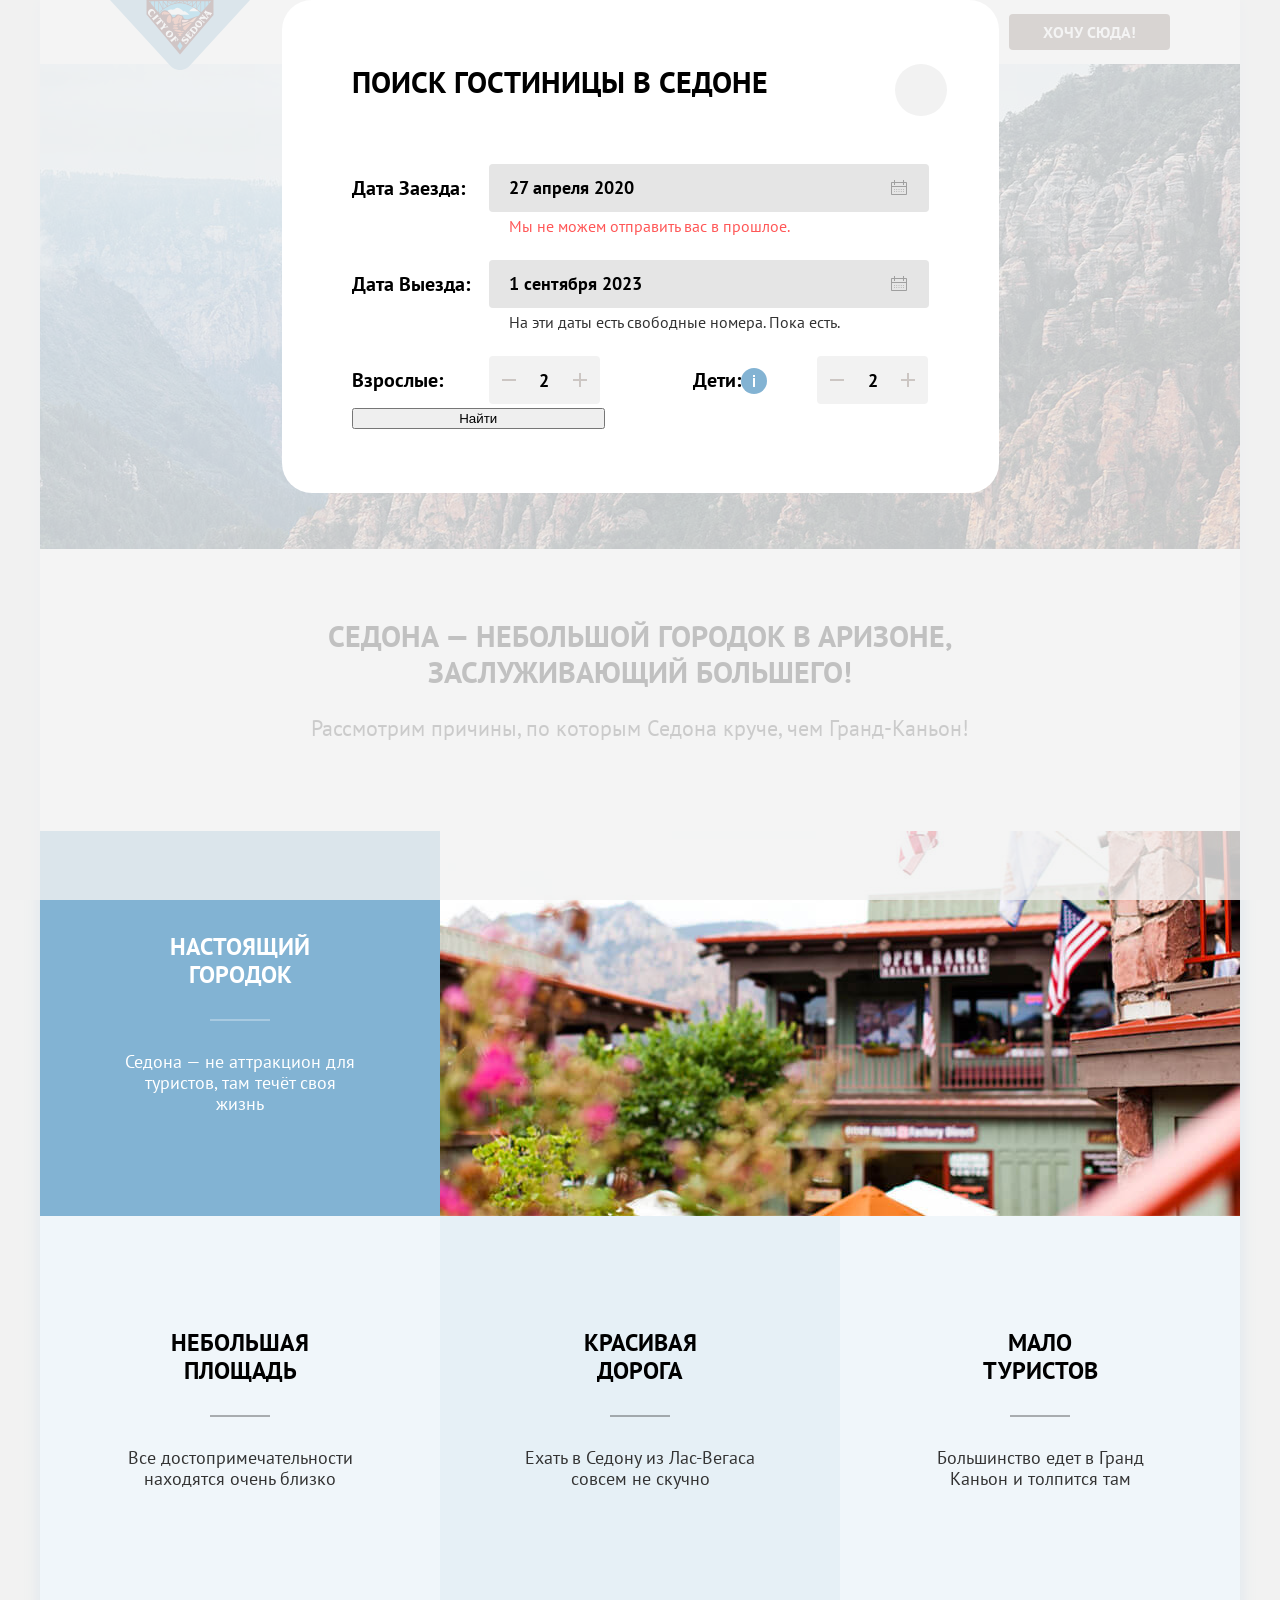
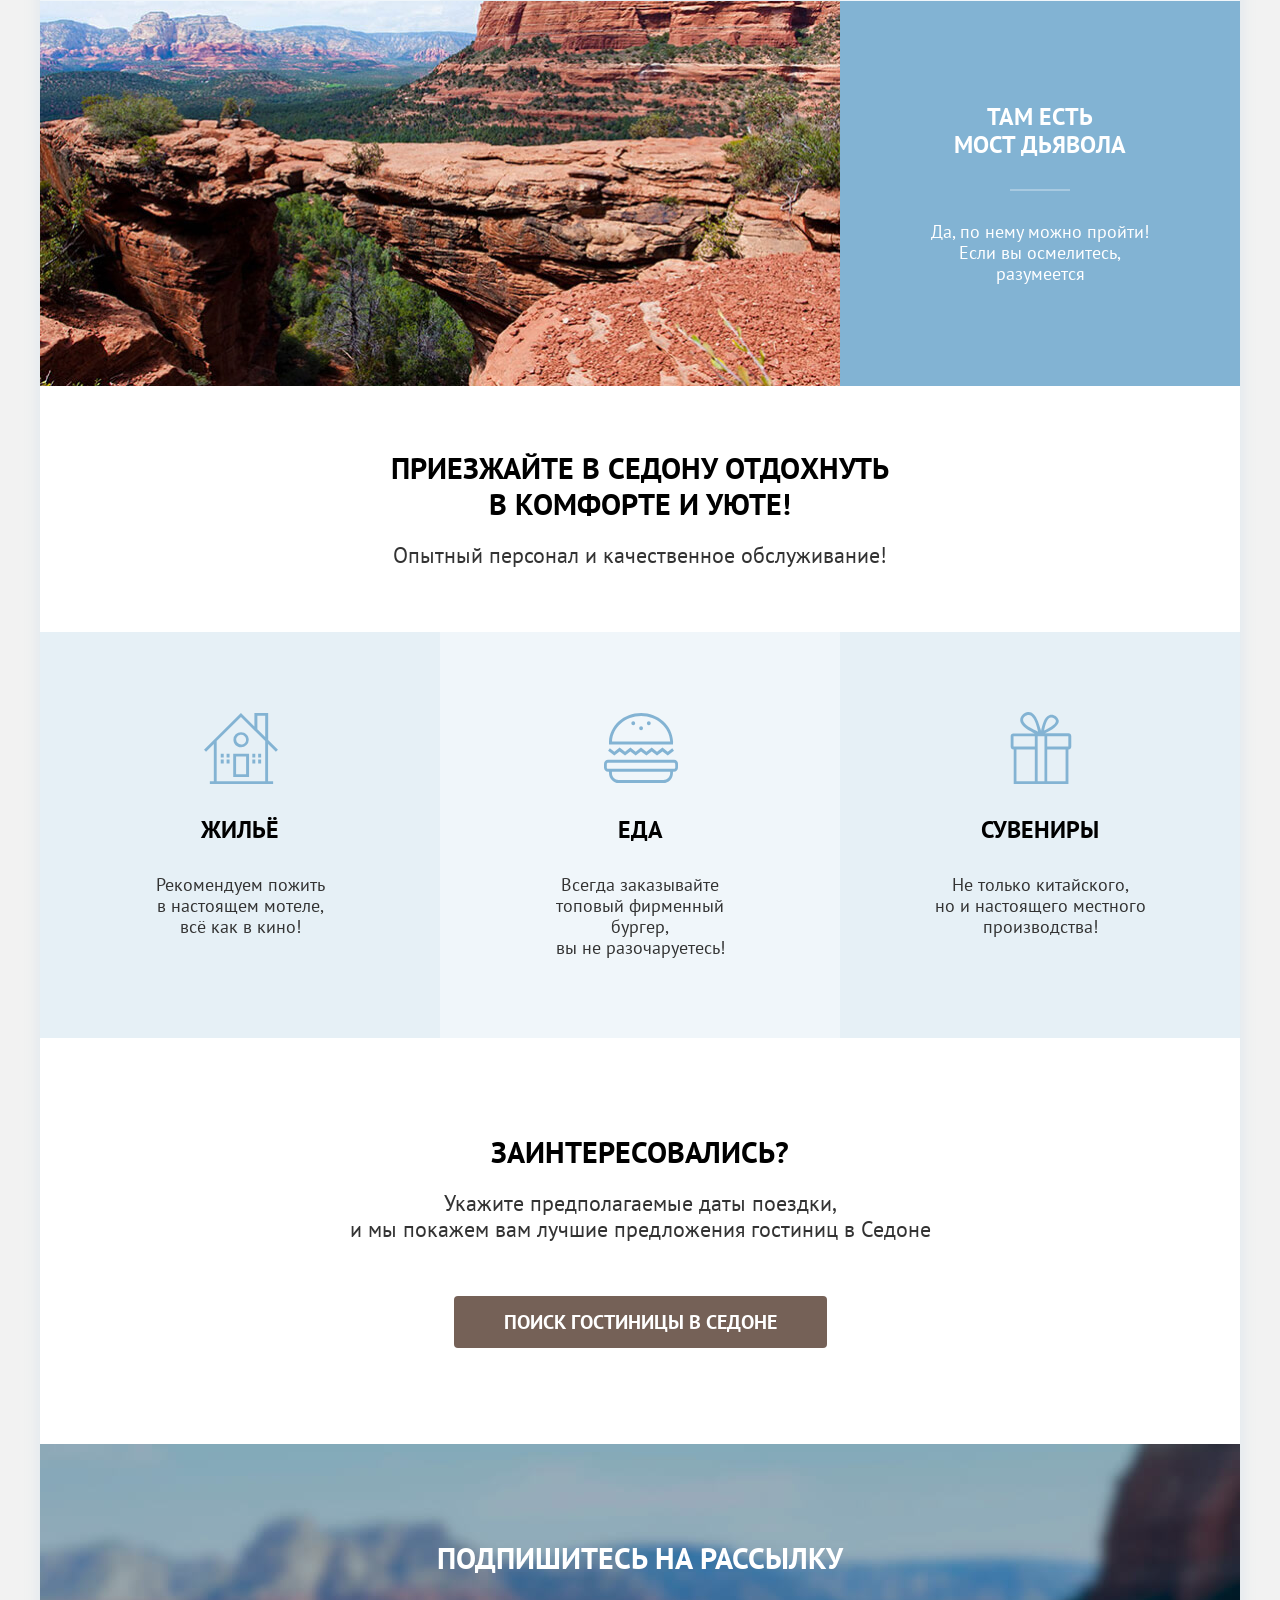
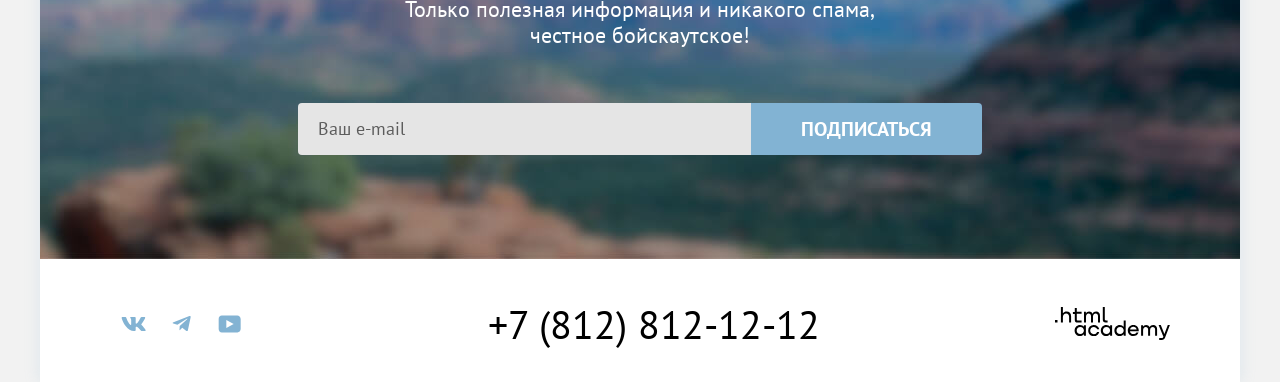
==== commit 525930b5: "плагин go live перестал работать, нужно доделат форму" ====
--- a/index.html
+++ b/index.html
@@ -1,11 +1,13 @@
 <!DOCTYPE html>
 <html lang="ru">
+
   <head>
     <meta charset="utf-8">
     <meta name="viewport" content="width=device-width, initial-scale=1.0">
     <title>HTML Academy: Седона</title>
     <link rel="stylesheet" href="./styles/styles.css">
   </head>
+
   <body>
 
     <div class="container">
@@ -92,7 +94,8 @@
             </li>
             <li class="advantages__item">
               <div class="advantages__card">
-                <h3 class="advantages__title title title--small title--line">Мало <span class="block">туристов</span></h3>
+                <h3 class="advantages__title title title--small title--line">Мало <span class="block">туристов</span>
+                </h3>
                 <p class="advantages__subtitle">Большинство едет в Гранд Каньон и толпится там</p>
               </div>
             </li>
@@ -101,11 +104,12 @@
                 alt="Скалистый пейзаж с красными горами и утёсами. Видны зелёные деревья и кустарники. Вдали — горы и небо."
                 width="800" height="385">
               <div class="advantages__card">
-                <h3 class="advantages__title title title--small title--line">Там есть <span class="block">мост дьявола</span></h3>
+                <h3 class="advantages__title title title--small title--line">Там есть <span class="block">мост
+                    дьявола</span></h3>
                 <p class="advantages__subtitle">Да, по нему можно пройти! Если вы осмелитесь, разумеется</p>
               </div>
-              </li>
-            </ul>
+            </li>
+          </ul>
         </section>
 
         <!-- сервис -->
@@ -150,7 +154,8 @@
           <hgroup class="search__section-header section-header">
             <h2 class="visually-hidden">Поиск гостиницы в Седоне</h2>
             <p class="title title--medium">Заинтересовались?</p>
-            <p class="subtitle">Укажите предполагаемые даты поездки, <span class="block">и мы покажем вам лучшие предложения гостиниц в Седоне</span></p>
+            <p class="subtitle">Укажите предполагаемые даты поездки, <span class="block">и мы покажем вам лучшие
+                предложения гостиниц в Седоне</span></p>
           </hgroup>
 
           <!-- Кнопка открывает модальное окно -->
@@ -165,7 +170,8 @@
 
           <hgroup class="subscribe__section-header section-header">
             <h2 class="title title--medium">Подпишитесь на рассылку</h2>
-            <p class="subtitle">Только полезная информация и никакого спама, <span class="block">честное бойскаутское!</span></p>
+            <p class="subtitle">Только полезная информация и никакого спама, <span class="block">честное
+                бойскаутское!</span></p>
           </hgroup>
 
           <form class="subscribe__form form" action="https://echo.htmlacademy.ru/" method="post">
@@ -193,7 +199,8 @@
                 </a>
               </li>
               <li>
-                <a class="social-list__icon social-list__icon--youtube" href="https://www.youtube.com/user/htmlacademyru">
+                <a class="social-list__icon social-list__icon--youtube"
+                  href="https://www.youtube.com/user/htmlacademyru">
                   <span class="visually-hidden">ЮТуб</span>
                 </a>
               </li>
@@ -230,5 +237,77 @@
         </div>
       </footer>
     </div>
+
+    <!-- модальное окно -->
+    <div class="modal modal-overlay">
+      <div class="modal__window">
+
+        <header class="modal__header">
+          <h2 class="modal__title title title--medium">Поиск гостиницы в Седоне</h2>
+          <button class="modal__close-button" type="button">
+            <span class="visually-hidden">Закрыть</span>
+          </button>
+        </header>
+
+        <form class="modal__form form">
+
+          <div class="modal__label modal__label--date">
+            <label class="modal__label-text" for="check-in-date">Дата Заезда:</label>
+            <input type="text" id="check-in-date" class="form__input modal__input modal__input--date"
+              value="27 апреля 2020" placeholder="Выберите дату">
+            <div class="modal__input-message">
+              <div class="error-message">Мы не можем отправить вас в прошлое.</div>
+            </div>
+          </div>
+
+          <div class="modal__label modal__label--date">
+            <label class="modal__label-text" for="check-out-date">Дата Выезда:</label>
+            <input type="text" id="check-out-date" class="form__input modal__input modal__input--date"
+              value="1 сентября 2023" placeholder="Выберите дату">
+            <div class="modal__input-message">
+              <div class="additional-info">На эти даты есть свободные номера. Пока есть.</div>
+            </div>
+          </div>
+
+          <div class="modal__label modal__label--counter">
+            <label class="modal__label-text" for="adults-count">Взрослые:</label>
+            <div class="modal__counter-controls">
+              <button type="button" class="modal__counter-button modal__counter-minus">
+                <span class="visually-hidden">Уменьшить количество гостей</span>
+              </button>
+              <input type="number" class="form__input modal__input modal__input--counter" id="adults-count" value="2" min="1">
+              <button type="button" class="modal__counter-button modal__counter-plus">
+                <span class="visually-hidden">Увеличить количество гостей</span>
+              </button>
+            </div>
+          </div>
+
+          <div class="modal__label modal__label--counter modal__label--children">
+            <label class="modal__label-text" for="children-count">
+              Дети:
+              <button type="button" class="modal__children-count-info info">
+                <span class="visually-hidden">Информация о детях</span>
+                <span class="info__text">Укажите количество детей, которые будут с вами, возраст которых от 6 до 18 лет. Дети до 6 лет размещаются бесплатно.</span>
+              </button>
+            </label>
+            <div class="modal__counter-controls">
+              <button type="button" class="modal__counter-button modal__counter-minus">
+                <span class="visually-hidden">Уменьшить количество детей</span>
+              </button>
+              <input type="number" class="form__input modal__input modal__input--counter" id="children-count" value="2"
+                min="0">
+              <button type="button" class="modal__counter-button modal__counter-plus">
+                <span class="visually-hidden">Увеличить количество детей</span>
+              </button>
+            </div>
+          </div>
+
+          <button type="submit" class="submit-button">Найти</button>
+
+        </form>
+      </div>
+    </div>
+
   </body>
+
 </html>
--- a/styles/styles.css
+++ b/styles/styles.css
@@ -68,8 +68,8 @@
   height: 100%;
   margin: 0;
   min-width: 1200px;
-  font-family: var(--font-primary);
-  color: var(--text-primary);
+  font-family: var(--font-primary, "PT Sans", sans-serif);
+  color: var(--text-primary, #000000);
   background-color: #f2f2f2;
 }
 
@@ -101,7 +101,7 @@
 
 .section-header {
   text-align: center;
-  padding: 64px var(--padding-horizontal);
+  padding: 64px var(--padding-horizontal, 70px);
 }
 
 .block {
@@ -158,7 +158,7 @@
   font-size: 22px;
   line-height: 26px;
   font-weight: 400;
-  color: var(--text-secondary);
+  color: var(--text-secondary, #333333);
 }
 
 /* кнопки */
@@ -166,7 +166,7 @@
   min-width: 161px;
   padding: 8px 34px;
   box-sizing: border-box;
-  color: var(--button-text);
+  color: var(--button-text, #ffffff);
   text-decoration: none;
   font-family: inherit;
   font-size: 16px;
@@ -174,46 +174,46 @@
   font-weight: 700;
   text-transform: uppercase;
   text-align: center;
-  background-color: var(--bg-button-primary);
+  background-color: var(--bg-button-primary, #756157);
   border-radius: 4px;
   border: 0;
-  transition: background-color var(--transition-duration) var(--transition-function), color var(--transition-duration) var(--transition-function);
+  transition: background-color var(--transition-duration, 150ms) var(--transition-function, ease-in-out), color var(--transition-duration, 150ms) var(--transition-function, ease-in-out);
 }
 
 .button:disabled {
-  background-color: var(--bg-button-disabled);
+  background-color: var(--bg-button-disabled, #e5e5e5);
   cursor: not-allowed;
 }
 
 .button:not(:disabled):hover {
   cursor: pointer;
-  background-color: var(--bg-button-primary-hover);
+  background-color: var(--bg-button-primary-hover, #615048);
 }
 
 .button:not(:disabled):active {
-  color: var(--button-text-hover);
+  color: var(--button-text-hover, rgba(255, 255, 255, 30%));
 }
 
 .button--secondary {
-  background-color: var(--bg-button-secondary);
+  background-color: var(--bg-button-secondary, #82b3d3);
 }
 
 .button--secondary:not(:disabled):hover {
-  background-color: var(--bg-button-secondary-hover);
+  background-color: var(--bg-button-secondary-hover, #68a2ca);
 }
 
 .button--selected {
-  background-color: var(--bg-button-selected);
+  background-color: var(--bg-button-selected, #7db54f);
 }
 
 .button--selected:not(:disabled):hover {
-  background-color: var(--bg-button-selected-hover);
+  background-color: var(--bg-button-selected-hover, #6c9e42);
 }
 
 .button--reset {
   color: inherit;
   background-color: transparent;
-  transition: opacity var(--transition-duration) var(--transition-function);
+  transition: opacity var(--transition-duration, 150ms) var(--transition-function, ease-in-out);
 }
 
 .button--reset:not(:disabled):hover {
@@ -241,14 +241,14 @@
   font-size: 18px;
   line-height: 24px;
   font-weight: 400;
-  background-color: var(--form-elements-2);
-  color: var(--text-primary);
-  transition: background-color var(--transition-duration) var(--transition-function);
+  background-color: var(--form-elements-1, #f2f2f2);
+  color: var(--text-primary, #000000);
+  transition: background-color var(--transition-duration, 150ms) var(--transition-function, ease-in-out);
 }
 
 .form__input:not(:placeholder-shown):invalid {
   outline: auto;
-  outline-color: var(--text-error);
+  outline-color: var(--text-error, #ff5757);
   position: relative;
   z-index: 0;
 }
@@ -259,7 +259,7 @@
 }
 
 .form__input:not(:disabled):hover {
-  background-color: var(--form-elements-1);
+  background-color: var(--form-elements-1, #e5e5e5);
 }
 
 .form__input:not(:disabled):focus {
@@ -279,23 +279,23 @@
   font-size: 18px;
   line-height: 24px;
   font-weight: 400;
-  background-color: var(--bg-basic);
-  color: var(--text-primary);
-  transition: border var(--transition-duration) var(--transition-function);
+  background-color: var(--bg-basic, #ffffff);
+  color: var(--text-primary, #000000);
+  transition: border var(--transition-duration, 150ms) var(--transition-function, ease-in-out);
 }
 
 .form__select:not(:disabled):hover {
-  border-color: var(--bg-button-secondary-hover);
+  border-color: var(--bg-button-secondary-hover, #68a2ca);
 }
 
 .form__select:disabled {
-  border-color: var(--bg-basic-2);
+  border-color: var(--bg-basic-2, rgba(0, 0, 0, 30%));
   cursor: not-allowed;
 }
 
 /* шапка сайта */
 .header {
-  padding: 0 var(--padding-horizontal);
+  padding: 0 var(--padding-horizontal, 70px);
   display: flex;
   align-items: flex-start;
 }
@@ -306,7 +306,7 @@
   width: 140px;
   height: 64px;
   margin-right: 28px;
-  transition: opacity var(--transition-duration) var(--transition-function);
+  transition: opacity var(--transition-duration, 150ms) var(--transition-function, ease-in-out);
 }
 
 .logo:hover {
@@ -335,8 +335,8 @@
   width: 44px;
   height: 64px;
   text-decoration: none;
-  color: var(--icon-basic);
-  transition: color var(--transition-duration) var(--transition-function);
+  color: var(--icon-basic, #000000);
+  transition: color var(--transition-duration, 150ms) var(--transition-function, ease-in-out);
 }
 
 .header__links-icon:hover {
@@ -344,7 +344,7 @@
 }
 
 .header__links-icon:active {
-  color: var(--text-active);
+  color: var(--text-active, rgba(117, 97, 87, 30%));
 }
 
 .header__links-icon::before {
@@ -383,7 +383,7 @@
   padding: 5px 4px;
   color: #ffffff;
   font-size: 10px;
-  background-color: var(--icon-text);
+  background-color: var(--icon-text, #7db54f);
   border-radius: 20px;
 }
 
@@ -415,11 +415,11 @@
   display: block;
   padding: 20px var(--padding-horizontal-link);
   text-decoration: none;
-  color: var(--text-primary);
+  color: var(--text-primary, #000000);
   font-size: 20px;
   line-height: 24px;
   font-weight: 700;
-  transition: color var(--transition-duration) var(--transition-function);
+  transition: color var(--transition-duration, 150ms) var(--transition-function, ease-in-out);
 }
 
 .nav__link:hover {
@@ -427,7 +427,7 @@
 }
 
 .nav__link:active {
-  color: var(--text-active);
+  color: var(--text-active, rgba(117, 97, 87, 30%));
 }
 
 .nav__link[aria-current="page"] {
@@ -446,24 +446,24 @@
 
 /* шапка мейна */
 .header-index {
-  padding: 51px var(--padding-horizontal) 0;
+  padding: 51px var(--padding-horizontal, 70px) 0;
   background-image: url("../images/bg-header__index.jpg");
   background-repeat: no-repeat;
   background-position: center;
   background-size: cover;
   background-color: #3e4b57;
-  color: var(--text-bg-default);
+  color: var(--text-bg-default, #ffffff);
   text-align: center;
 }
 
 .header-index::after {
   content: "";
   display: block;
-  width: calc(100% + var(--padding-horizontal) * 2);
+  width: calc(100% + var(--padding-horizontal, 70px) * 2);
   height: 57px;
   margin-top: 25px;
-  margin-left: calc(var(--padding-horizontal) * -1);
-  background-image: url(../images/divider-header-index.svg);
+  margin-left: calc(var(--padding-horizontal, 70px) * -1);
+  background-image: url("../images/divider-header-index.svg");
   background-repeat: no-repeat;
   background-position: center top;
   background-size: cover;
@@ -496,7 +496,7 @@
 }
 
 .advantages__item:nth-child(odd) {
-  background-color: var(--bg-secondary-2);
+  background-color: var(--bg-secondary-2, rgba(131, 179, 211, 20%));
 }
 
 .advantages__card {
@@ -524,7 +524,7 @@
   mask-position: center;
   mask-size: contain;
   mask-repeat: no-repeat;
-  background-color: var(--icon-secondary);
+  background-color: var(--icon-secondary, #83b3d3);
 }
 
 .advantages__card-icon--home::before {
@@ -546,12 +546,12 @@
 }
 
 .advantages__item:nth-child(even) {
-  background-color: var(--bg-secondary-1);
+  background-color: var(--bg-secondary-1, rgba(131, 179, 211, 12%));
 }
 
 .advantages__list--photo .advantages__item--photo {
-  background-color: var(--bg-button-secondary);
-  color: var(--text-bg-default);
+  background-color: var(--bg-button-secondary, #82b3d3);
+  color: var(--text-bg-default, #ffffff);
   display: flex;
 }
 
@@ -575,13 +575,13 @@
   margin: 0;
   font-size: 18px;
   line-height: 21px;
-  color: var(--text-secondary);
+  color: var(--text-secondary, #333333);
 }
 
 /* кнопка на поиск */
 .search {
   text-align: center;
-  padding: 96px var(--padding-horizontal);
+  padding: 96px var(--padding-horizontal, 70px);
 }
 
 .search__section-header {
@@ -602,7 +602,7 @@
 /* подвал */
 .subscribe {
   text-align: center;
-  padding: 96px var(--padding-horizontal) 104px;
+  padding: 96px var(--padding-horizontal, 70px) 104px;
 }
 
 .subscribe__section-header {
@@ -640,7 +640,7 @@
   background-position: center;
   background-size: cover;
   background-color: #3e4b57;
-  color: var(--text-bg-default);
+  color: var(--text-bg-default, #ffffff);
 }
 
 .subscribe--index .subtitle {
@@ -648,10 +648,10 @@
 }
 
 .footer__grid {
-  padding: 45px var(--padding-horizontal) 35px;
+  padding: 45px var(--padding-horizontal, 70px) 35px;
   display: grid;
   grid-template-columns: 1fr auto 1fr;
-  gap: var(--padding-horizontal);
+  gap: var(--padding-horizontal, 70px);
 }
 
 .social-list {
@@ -666,8 +666,8 @@
   display: block;
   width: 48px;
   height: 40px;
-  color: var(--icon-secondary);
-  transition: color var(--transition-duration) var(--transition-function);
+  color: var(--icon-secondary, #83b3d3);
+  transition: color var(--transition-duration, 150ms) var(--transition-function, ease-in-out);
 }
 
 .social-list__icon::before {
@@ -682,11 +682,11 @@
 }
 
 .social-list__icon:hover {
-  color: var(--icon-secondary-hover);
+  color: var(--icon-secondary-hover, #68a2ca);
 }
 
 .social-list__icon:active {
-  color: var(--icon-secondary-active);
+  color: var(--icon-secondary-active, rgba(104, 162, 202, 30%));
 }
 
 .social-list__icon--vk::before {
@@ -707,11 +707,11 @@
 }
 
 .footer__contacts-phone {
-  color: var(--text-primary);
+  color: var(--text-primary, #000000);
   text-decoration: none;
   font-size: 40px;
   line-height: 1;
-  transition: color var(--transition-duration) var(--transition-function);
+  transition: color var(--transition-duration, 150ms) var(--transition-function, ease-in-out);
 }
 
 .footer__contacts-phone:hover {
@@ -719,7 +719,7 @@
 }
 
 .footer__contacts-phone:active {
-  color: var(--text-active);
+  color: var(--text-active, rgba(117, 97, 87, 30%));
 }
 
 .footer__partners {
@@ -733,17 +733,17 @@
   display: block;
   width: fit-content;
   text-decoration: none;
-  color: var(--icon-basic);
-  transition: color var(--transition-duration) var(--transition-function);
+  color: var(--icon-basic, #000000);
+  transition: color var(--transition-duration, 150ms) var(--transition-function, ease-in-out);
   margin: 3px 0;
 }
 
 .footer__partners-link:hover {
-  color: var(--icon-hover);
+  color: var(--icon-hover, #756157);
 }
 
 .footer__partners-link:active {
-  color: var(--icon-active);
+  color: var(--icon-active, rgba(117, 97, 87, 30%));
 }
 
 .footer__partners-link-icon {
@@ -789,7 +789,7 @@
   text-decoration: none;
   font-size: 16px;
   line-height: 21px;
-  transition: opacity var(--transition-duration) var(--transition-function);
+  transition: opacity var(--transition-duration, 150ms) var(--transition-function, ease-in-out);
 }
 
 .breadcrumb__link[href]:hover {
@@ -813,20 +813,20 @@
 
 /* фильтры */
 .filter {
-  padding: 35px var(--padding-horizontal) 70px;
+  padding: 35px var(--padding-horizontal, 70px) 70px;
   background-image: url("../images/bg-filter.jpg");
   background-repeat: no-repeat;
   background-position: center;
   background-size: cover;
   background-color: #2a3c46;
-  color: var(--text-bg-default);
+  color: var(--text-bg-default, #ffffff);
 }
 
 .filter__form {
   display: flex;
   flex-wrap: wrap;
   align-items: flex-start;
-  gap: var(--padding-horizontal);
+  gap: var(--padding-horizontal, 70px);
 }
 
 .filter__group {
@@ -851,7 +851,7 @@
   gap: 16px;
   font-size: 18px;
   line-height: 23px;
-  transition: opacity var(--transition-duration) var(--transition-function);
+  transition: opacity var(--transition-duration, 150ms) var(--transition-function, ease-in-out);
 }
 
 .filter__label:has(:disabled) {
@@ -879,8 +879,7 @@
   align-items: center;
   justify-content: center;
   border-radius: 4px;
-  background-color: var(--bg-basic);
-  color: var(--bg-basic);
+  background-color: var(--bg-basic, #ffffff);
 }
 
 .filter__checkbox::before {
@@ -892,12 +891,12 @@
   mask-repeat: no-repeat;
   mask-size: contain;
   mask-image: url("../images/icons/checkbox-checked.svg");
-  background-color: currentColor;
-  transition: color var(--transition-duration) var(--transition-function);
-}
-
-.filter__checkbox:checked {
-  color: var(--form-inputs);
+  background-color: var(--bg-basic, #ffffff);
+  transition: background-color var(--transition-duration, 150ms) var(--transition-function, ease-in-out);
+}
+
+.filter__checkbox:checked::before {
+  background-color: var(--form-inputs, #3f5e72);
 }
 
 .filter__radio {
@@ -909,8 +908,7 @@
   align-items: center;
   justify-content: center;
   border-radius: 50%;
-  background-color: var(--bg-basic);
-  color: var(--bg-basic);
+  background-color: var(--bg-basic, #ffffff);
 }
 
 .filter__radio::before {
@@ -919,12 +917,12 @@
   width: 10px;
   height: 10px;
   border-radius: 50%;
-  background-color: currentColor;
-  transition: color var(--transition-duration) var(--transition-function);
-}
-
-.filter__radio:checked {
-  color: var(--form-inputs);
+  background-color: var(--bg-basic, #ffffff);
+  transition: background-color var(--transition-duration, 150ms) var(--transition-function, ease-in-out);
+}
+
+.filter__radio:checked::before {
+  background-color: var(--form-inputs, #3f5e72);
 }
 
 .filter__group--price {
@@ -946,6 +944,7 @@
 
 .filter__input::-webkit-inner-spin-button,
 .filter__input::-webkit-outer-spin-button {
+  appearance: none;
   -webkit-appearance: none;
   margin: 0;
 }
@@ -953,11 +952,6 @@
 .filter__input {
   appearance: textfield;
   -moz-appearance: textfield;
-}
-
-.filter__input::placeholder {
-  font-size: 18px;
-  font-weight: 400;
 }
 
 .filter__input {
@@ -984,7 +978,7 @@
   transform: translateY(-50%);
   font-size: 18px;
   line-height: 24px;
-  color: var(--text-primary);
+  color: var(--text-primary, #000000);
   opacity: 30%;
 }
 
@@ -1004,7 +998,7 @@
   transform: translateY(-50%);
   width: 100%;
   height: 4px;
-  background-color: var(--bg-basic);
+  background-color: var(--bg-basic, #ffffff);
   opacity: 30%;
 }
 
@@ -1013,7 +1007,7 @@
   top: 50%;
   transform: translateY(-50%);
   height: 4px;
-  background-color: var(--bg-basic);
+  background-color: var(--bg-basic, #ffffff);
   width: 227px;
 
 }
@@ -1023,7 +1017,7 @@
   position: absolute;
   top: 50%;
   transform: translateY(-50%);
-  background-color: var(--bg-basic);
+  background-color: var(--bg-basic, #ffffff);
   padding: 0;
   width: 20px;
   height: 20px;
@@ -1040,7 +1034,7 @@
 }
 
 .filter__range-toggle:not(:disabled):active {
-  outline: 2px solid var(--special-cold-light);
+  outline: 2px solid var(--special-cold-light, #83b3d3);
   outline-offset: 0;
 }
 
@@ -1072,7 +1066,7 @@
 .catalog::after {
   content: "";
   display: block;
-  width: calc(100% - var(--padding-horizontal) * 2);
+  width: calc(100% - var(--padding-horizontal, 70px) * 2);
   height: 1px;
   margin: 0 auto;
   background-color: #e6e6e6;
@@ -1081,10 +1075,10 @@
 }
 
 .catalog__header {
-  padding: 50px var(--padding-horizontal) 40px;
+  padding: 50px var(--padding-horizontal, 70px) 40px;
   display: flex;
   align-items: flex-start;
-  gap: var(--padding-horizontal);
+  gap: var(--padding-horizontal, 70px);
 }
 
 .catalog__title {
@@ -1096,7 +1090,7 @@
   height: 49px;
   padding: 14px 60px 14px 20px;
   box-sizing: border-box;
-  border: 1px solid var(--form-elements-1);
+  border: 1px solid var(--form-elements-1, #e5e5e5);
   font-size: 18px;
   line-height: 21px;
   appearance: none;
@@ -1123,17 +1117,18 @@
   height: 48px;
   padding: 0;
   border-radius: 4px;
-  border: 2px solid var(--form-elements-1);
+  border: 2px solid var(--form-elements-1, #e5e5e5);
   box-sizing: border-box;
-  color: var(--text-primary);
+  color: var(--text-primary, #000000);
+  transition: border-color var(--transition-duration, 150ms) var(--transition-function, ease-in-out);
 }
 
 .catalog__view-link[aria-checked="true"] {
-  border-color: var(--icon-basic);
+  border-color: var(--icon-basic, #000000);
 }
 
 .catalog__view-link:hover {
-  border-color: var(--icon-basic);
+  border-color: var(--icon-basic, #000000);
 }
 
 .catalog__view-link::before {
@@ -1150,16 +1145,18 @@
 .catalog__view-link--tile::before {
   mask-image: url("../images/icons/view-tile.svg");
 }
+
 .catalog__view-link--card::before {
   mask-image: url("../images/icons/view-card.svg");
 }
+
 .catalog__view-link--list::before {
   mask-image: url("../images/icons/view-list.svg");
 }
 
 .catalog__list {
   margin: 0 0 40px;
-  padding: 0 var(--padding-horizontal);
+  padding: 0 var(--padding-horizontal, 70px);
   list-style-type: none;
   display: grid;
   grid-template-columns: repeat(3, 1fr);
@@ -1193,7 +1190,7 @@
 .card__title {
   display: block;
   margin: 0;
-  color: var(--text-primary);
+  color: var(--text-primary, #000000);
   grid-column: 1 / -1;
   text-decoration: none;
 }
@@ -1209,7 +1206,7 @@
   justify-content: space-between;
   font-size: 18px;
   line-height: 21px;
-  color: var(--text-secondary);
+  color: var(--text-secondary, #333333);
 }
 
 .card__button {
@@ -1226,10 +1223,10 @@
 }
 
 .card__star::before {
-  content: '';
+  content: "";
   display: block;
   height: 17px;
-  background-color: var(--icon-secondary);
+  background-color: var(--icon-secondary, #83b3d3);
   mask-image: url("../images/icons/star.svg");
   mask-repeat: space no-repeat;
   mask-size: contain;
@@ -1255,15 +1252,15 @@
   padding: 9px 20px 8px 23px;
   font-size: 16px;
   line-height: 20px;
-  color: var(--text-secondary);
-  background-color: var(--form-elements-2);
+  color: var(--text-secondary, #333333);
+  background-color: var(--form-elements-1, #f2f2f2);
   text-transform: uppercase;
 }
 
 /* пагинация */
 .pagination {
   margin: 0;
-  padding: 0 var(--padding-horizontal);
+  padding: 0 var(--padding-horizontal, 70px);
   list-style-type: none;
   display: flex;
   flex-wrap: wrap;
@@ -1276,23 +1273,23 @@
   min-width: 60px;
   height: 60px;
   box-sizing: border-box;
-  background-color: var(--bg-primary);
-  color: var(--button-text);
+  background-color: var(--bg-primary, #82b3d3);
+  color: var(--button-text, #ffffff);
   font-size: 20px;
   line-height: 36px;
   font-weight: 700;
   text-decoration: none;
   text-align: center;
   border-radius: 4px;
-  transition: background-color var(--transition-duration) var(--transition-function), color var(--transition-duration) var(--transition-function);
+  transition: background-color var(--transition-duration, 150ms) var(--transition-function, ease-in-out), color var(--transition-duration, 150ms) var(--transition-function, ease-in-out);
 }
 
 .pagination__link[href]:hover {
-  background-color: var(--bg-button-secondary-hover);
+  background-color: var(--bg-button-secondary-hover, #68a2ca);
 }
 
 .pagination__link[href]:active {
-  color: var(--button-text-hover);
+  color: var(--button-text-hover, rgba(255, 255, 255, 30%));
 }
 
 span.pagination__link {
@@ -1300,18 +1297,236 @@
 }
 
 .pagination__link[aria-current] {
-  background-color: var(--form-elements-2);
-  color: var(--text-primary);
+  background-color: var(--form-elements-1, #f2f2f2);
+  color: var(--text-primary, #000000);
 }
 
 .pagination__link[aria-current]:hover {
-  background-color: var(--form-elements-1);
+  background-color: var(--form-elements-1, #e5e5e5);
 }
 
 span.pagination__link {
   background-color: transparent;
-  color: var(--text-primary);
+  color: var(--text-primary, #000000);
   font-size: 22px;
   line-height: 26px;
   padding: 17px 16px;
 }
+
+/* модальное окно */
+.modal-overlay {
+  position: fixed;
+  inset: 0;
+  background-color: rgba(242, 242, 242, 80%);
+  display: flex;
+  /* align-items: center; */
+  align-items: start;
+  justify-content: center;
+}
+
+.modal__window {
+  background-color: var(--bg-basic, #ffffff);
+  border-radius: 30px;
+  padding: 64px 70px;
+  box-sizing: border-box;
+  width: 717px;
+}
+
+.modal__header {
+  position: relative;
+  margin-bottom: 64px;
+}
+
+.modal__title {
+  margin: 0;
+}
+
+.modal__close-button {
+  appearance: none;
+  background-color: #f2f2f2;
+  border: 0;
+  padding: 0;
+  position: absolute;
+  top: 0;
+  right: -18px;
+  width: 52px;
+  height: 52px;
+  border-radius: 50%;
+}
+
+.modal__close-button::before {
+  content: "";
+  position: absolute;
+  width: 20px;
+  height: 20px;
+  top: 50%;
+  left: 50%;
+  transform: translate(-50%, -50%);
+  mask-image: url("../images/icons/modal-close.svg");
+  mask-position: center;
+  mask-repeat: no-repeat;
+  mask-size: contain;
+  background-color: var(--icon-basic, #000000);
+}
+
+.modal__form {
+  display: grid;
+  grid-template-columns: 1fr 1fr;
+  gap: 4px var(--padding-horizontal);
+}
+
+.modal__label {
+  display: grid;
+  grid-template-columns: 127px 1fr;
+  gap: 4px 10px;
+}
+
+.modal__label--date {
+  grid-column: 1 / 3;
+}
+
+.modal__label--children {
+  transform: translateX(5px);
+  width: fit-content;
+  text-align: right;
+}
+
+.modal__label-text {
+  display: flex;
+  align-items: flex-start;
+  padding: 12px 0 5px;
+  font-size: 20px;
+  line-height: 24px;
+  font-weight: 700;
+  grid-row: 1 / 3;
+}
+
+.modal__label--counter .modal__label-text {
+  grid-row: initial;
+}
+
+.modal__label--children .modal__label-text {
+  justify-content: flex-end;
+  padding-right: 40px;
+}
+
+.modal__input {
+  padding: 12px 20px;
+  font-weight: 700;
+}
+
+.modal__input--date {
+  background-image: url(../images/icons/calendar.svg);
+  background-repeat: no-repeat;
+  background-position: right 20px center;
+  background-size: 20px 20px;
+}
+
+.modal__input-message {
+  grid-column-start: 2;
+  padding-left: 20px;
+  min-height: 40px;
+}
+
+.error-message {
+  color: var(--error-message, #ff5757);
+}
+
+.additional-info {
+  color: var(--text-secondary, #333333);
+}
+
+.modal__counter-controls {
+  display: flex;
+  background-color: var(--form-elements-2, #f2f2f2);
+  border-radius: 4px;
+  overflow: hidden;
+  width: fit-content;
+  height: fit-content;
+}
+
+.modal__counter-button {
+  appearance: none;
+  background-color: transparent;
+  border: 0;
+  padding: 0;
+  width: 40px;
+  height: 48px;
+  display: flex;
+  align-items: center;
+  justify-content: center;
+}
+
+.modal__counter-button::before {
+  content: "";
+  width: 20px;
+  height: 20px;
+  mask-position: center;
+  mask-repeat: no-repeat;
+  mask-size: contain;
+  background-color: var(--text-active, rgba(117, 97, 87, 30%));
+}
+
+.modal__counter-minus::before {
+  mask-image: url("../images/icons/button-minus.svg");
+}
+
+.modal__counter-plus::before {
+  mask-image: url("../images/icons/button-plus.svg");
+}
+
+.modal__input--counter {
+  background-color: transparent;
+  width: 31px;
+  height: 48px;
+  padding-right: 0;
+  padding-left: 0;
+  box-sizing: border-box;
+  text-align: center;
+}
+
+.modal__input--counter::-webkit-inner-spin-button,
+.modal__input--counter::-webkit-outer-spin-button {
+  appearance: none;
+  -webkit-appearance: none;
+  margin: 0;
+}
+
+.modal__input--counter {
+  appearance: textfield;
+  -moz-appearance: textfield;
+}
+
+.info {
+  appearance: none;
+  position: relative;
+  border-radius: 50%;
+  border: 0;
+  padding: 0;
+  width: 26px;
+  height: 26px;
+  background-color: var(--special-cold-light, #83b3d3);
+}
+
+.modal__children-count-info {
+  margin-right: 0;
+}
+
+.info::before {
+  content: "";
+  position: absolute;
+  width: 20px;
+  height: 20px;
+  top: 50%;
+  left: 50%;
+  transform: translate(-50%, -50%);
+  mask-image: url("../images/icons/info.svg");
+  mask-size: contain;
+  mask-repeat: no-repeat;
+  mask-position: center;
+  background-color: var(--bg-basic, #ffffff);
+}
+
+.info__text {
+  display: none;
+}
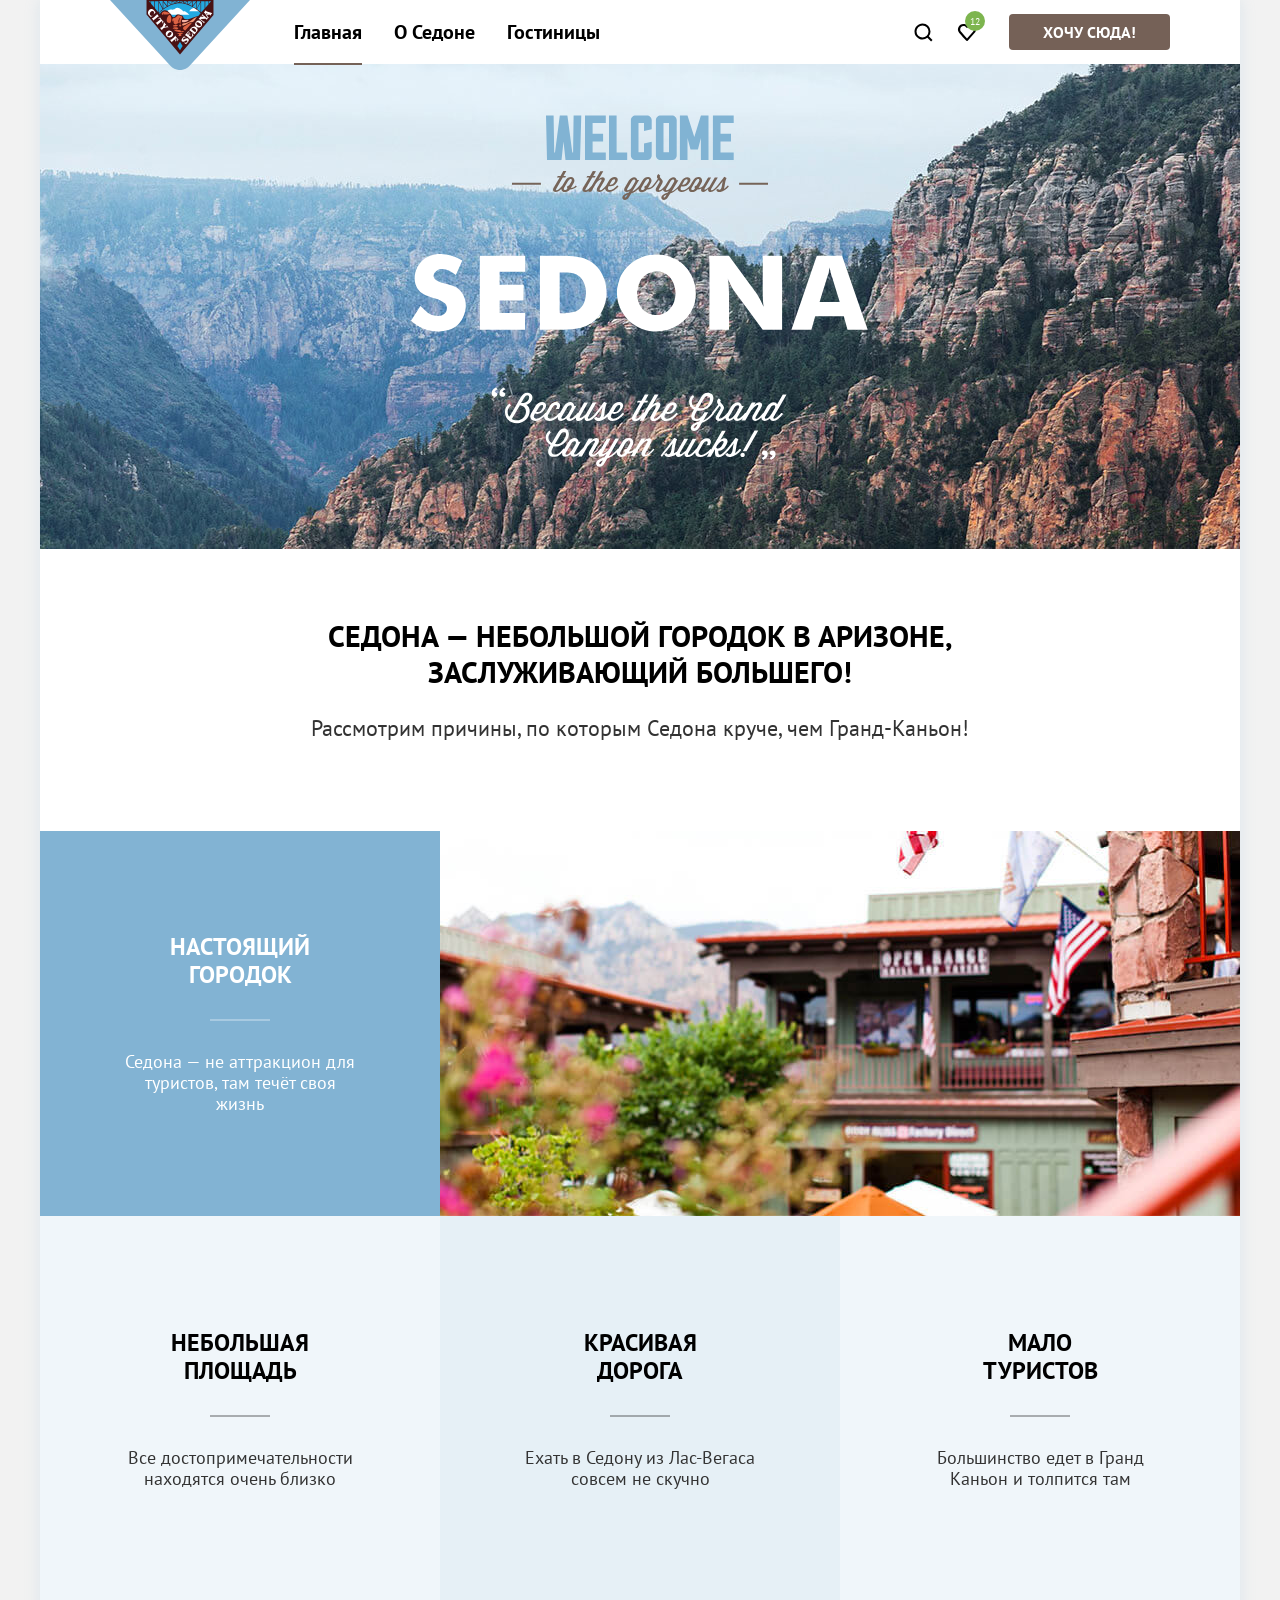
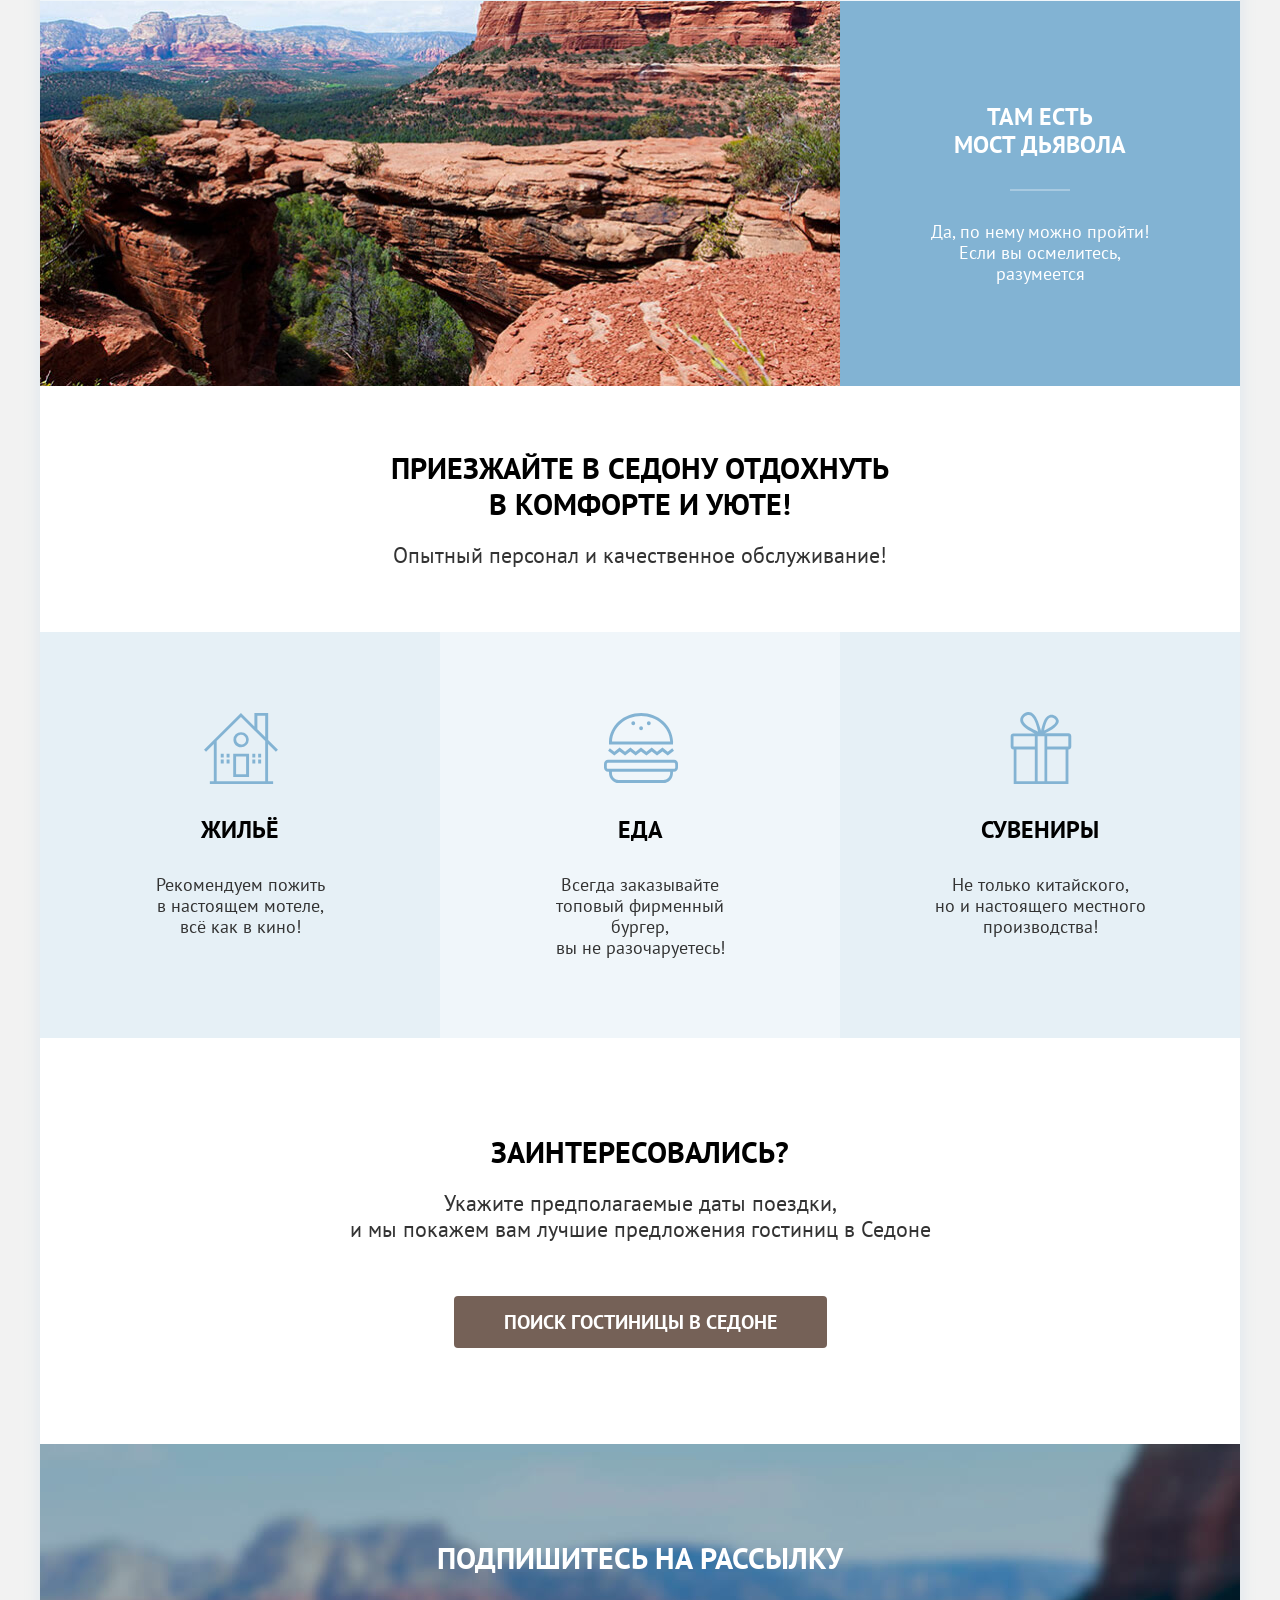
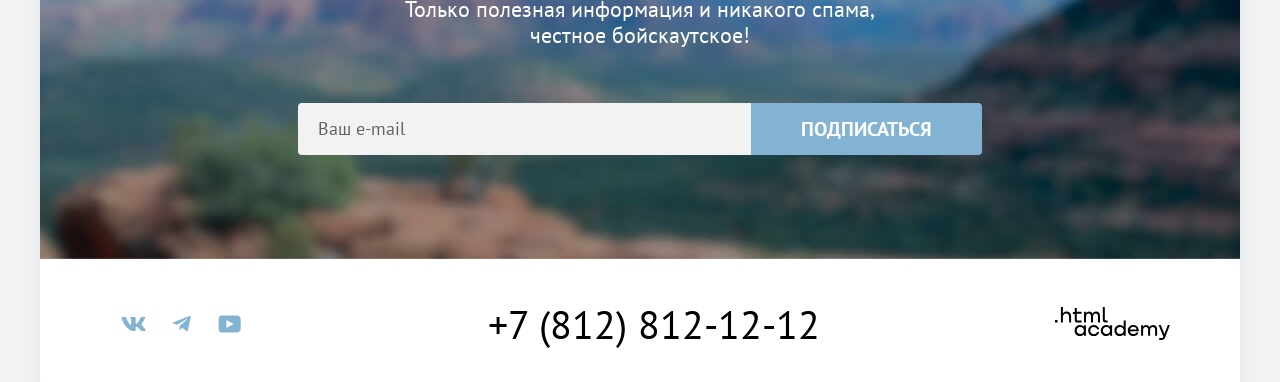
==== commit 710e3fb6: "осталось валидировать CSS и проверисть SVG, блин компот" ====
--- a/index.html
+++ b/index.html
@@ -6,6 +6,8 @@
     <meta name="viewport" content="width=device-width, initial-scale=1.0">
     <title>HTML Academy: Седона</title>
     <link rel="stylesheet" href="./styles/styles.css">
+    <link rel="icon" href="favicon.ico" type="image/x-icon">
+    <link rel="icon" href="images/favicon.png" type="image/png">
   </head>
 
   <body>
@@ -249,12 +251,12 @@
           </button>
         </header>
 
-        <form class="modal__form form">
+        <form class="modal__form form" action="https://echo.htmlacademy.ru/" method="post">
 
           <div class="modal__label modal__label--date">
             <label class="modal__label-text" for="check-in-date">Дата Заезда:</label>
-            <input type="text" id="check-in-date" class="form__input modal__input modal__input--date"
-              value="27 апреля 2020" placeholder="Выберите дату">
+            <input class="form__input modal__input modal__input--date" type="text" id="check-in-date"
+              name="check-in-date" value="27 апреля 2020" placeholder="Выберите дату">
             <div class="modal__input-message">
               <div class="error-message">Мы не можем отправить вас в прошлое.</div>
             </div>
@@ -262,8 +264,8 @@
 
           <div class="modal__label modal__label--date">
             <label class="modal__label-text" for="check-out-date">Дата Выезда:</label>
-            <input type="text" id="check-out-date" class="form__input modal__input modal__input--date"
-              value="1 сентября 2023" placeholder="Выберите дату">
+            <input class="form__input modal__input modal__input--date" type="text" id="check-out-date"
+              name="check-out-date" value="1 сентября 2023" placeholder="Выберите дату">
             <div class="modal__input-message">
               <div class="additional-info">На эти даты есть свободные номера. Пока есть.</div>
             </div>
@@ -275,7 +277,8 @@
               <button type="button" class="modal__counter-button modal__counter-minus">
                 <span class="visually-hidden">Уменьшить количество гостей</span>
               </button>
-              <input type="number" class="form__input modal__input modal__input--counter" id="adults-count" value="2" min="1">
+              <input class="form__input modal__input modal__input--counter" type="number" name="adults-count"
+                id="adults-count" value="2" min="1">
               <button type="button" class="modal__counter-button modal__counter-plus">
                 <span class="visually-hidden">Увеличить количество гостей</span>
               </button>
@@ -283,26 +286,26 @@
           </div>
 
           <div class="modal__label modal__label--counter modal__label--children">
-            <label class="modal__label-text" for="children-count">
-              Дети:
+            <div class="modal__label-text">
+              <label for="children-count">Дети:</label>
               <button type="button" class="modal__children-count-info info">
                 <span class="visually-hidden">Информация о детях</span>
                 <span class="info__text">Укажите количество детей, которые будут с вами, возраст которых от 6 до 18 лет. Дети до 6 лет размещаются бесплатно.</span>
               </button>
-            </label>
+            </div>
             <div class="modal__counter-controls">
               <button type="button" class="modal__counter-button modal__counter-minus">
                 <span class="visually-hidden">Уменьшить количество детей</span>
               </button>
-              <input type="number" class="form__input modal__input modal__input--counter" id="children-count" value="2"
-                min="0">
+              <input class="form__input modal__input modal__input--counter" type="number" name="children-count"
+                id="children-count" value="2" min="0">
               <button type="button" class="modal__counter-button modal__counter-plus">
                 <span class="visually-hidden">Увеличить количество детей</span>
               </button>
             </div>
           </div>
 
-          <button type="submit" class="submit-button">Найти</button>
+          <button type="submit" class="modal__form-button button button--secondary">Найти</button>
 
         </form>
       </div>
--- a/styles/styles.css
+++ b/styles/styles.css
@@ -5,23 +5,23 @@
   --text-hover: #756157;
   --text-active: rgba(117, 97, 87, 30%);
   --text-error: #ff5757;
-  --text-bg-default: #ffffff;
+  --text-background-default: #ffffff;
 
   --button-text: #ffffff;
   --button-text-hover: rgba(255, 255, 255, 30%);
-  --bg-button-primary: #756157;
-  --bg-button-primary-hover: #615048;
-  --bg-button-secondary: #82b3d3;
-  --bg-button-secondary-hover: #68a2ca;
-  --bg-button-selected: #7db54f;
-  --bg-button-selected-hover: #6c9e42;
-  --bg-button-disabled: #e5e5e5;
-
-  --bg-basic: #ffffff;
-  --bg-basic-2: rgba(0, 0, 0, 30%);
-  --bg-primary: #82b3d3;
-  --bg-secondary-1: rgba(131, 179, 211, 12%);
-  --bg-secondary-2: rgba(131, 179, 211, 20%);
+  --background-button-primary: #756157;
+  --background-button-primary-hover: #615048;
+  --background-button-secondary: #82b3d3;
+  --background-button-secondary-hover: #68a2ca;
+  --background-button-selected: #7db54f;
+  --background-button-selected-hover: #6c9e42;
+  --background-button-disabled: #e5e5e5;
+
+  --background-basic: #ffffff;
+  --background-basic-2: rgba(0, 0, 0, 30%);
+  --background-primary: #82b3d3;
+  --background-secondary-1: rgba(131, 179, 211, 12%);
+  --background-secondary-2: rgba(131, 179, 211, 20%);
 
   --icon-basic: #000000;
   --icon-hover: #756157;
@@ -75,12 +75,15 @@
 
 .visually-hidden {
   position: absolute;
-  width: 0;
-  height: 0;
-  margin: 0;
+  width: 1px;
+  height: 1px;
+  margin: -1px;
   padding: 0;
+  border: 0;
+  clip: rect(0 0 0 0);
+  clip-path: inset(100%);
   overflow: hidden;
-  border: none;
+  white-space: nowrap;
 }
 
 .container {
@@ -174,20 +177,20 @@
   font-weight: 700;
   text-transform: uppercase;
   text-align: center;
-  background-color: var(--bg-button-primary, #756157);
+  background-color: var(--background-button-primary, #756157);
   border-radius: 4px;
   border: 0;
   transition: background-color var(--transition-duration, 150ms) var(--transition-function, ease-in-out), color var(--transition-duration, 150ms) var(--transition-function, ease-in-out);
 }
 
 .button:disabled {
-  background-color: var(--bg-button-disabled, #e5e5e5);
+  background-color: var(--background-button-disabled, #e5e5e5);
   cursor: not-allowed;
 }
 
 .button:not(:disabled):hover {
   cursor: pointer;
-  background-color: var(--bg-button-primary-hover, #615048);
+  background-color: var(--background-button-primary-hover, #615048);
 }
 
 .button:not(:disabled):active {
@@ -195,19 +198,19 @@
 }
 
 .button--secondary {
-  background-color: var(--bg-button-secondary, #82b3d3);
+  background-color: var(--background-button-secondary, #82b3d3);
 }
 
 .button--secondary:not(:disabled):hover {
-  background-color: var(--bg-button-secondary-hover, #68a2ca);
+  background-color: var(--background-button-secondary-hover, #68a2ca);
 }
 
 .button--selected {
-  background-color: var(--bg-button-selected, #7db54f);
+  background-color: var(--background-button-selected, #7db54f);
 }
 
 .button--selected:not(:disabled):hover {
-  background-color: var(--bg-button-selected-hover, #6c9e42);
+  background-color: var(--background-button-selected-hover, #6c9e42);
 }
 
 .button--reset {
@@ -241,7 +244,7 @@
   font-size: 18px;
   line-height: 24px;
   font-weight: 400;
-  background-color: var(--form-elements-1, #f2f2f2);
+  background-color: var(--form-elements-2, #f2f2f2);
   color: var(--text-primary, #000000);
   transition: background-color var(--transition-duration, 150ms) var(--transition-function, ease-in-out);
 }
@@ -279,17 +282,17 @@
   font-size: 18px;
   line-height: 24px;
   font-weight: 400;
-  background-color: var(--bg-basic, #ffffff);
+  background-color: var(--background-basic, #ffffff);
   color: var(--text-primary, #000000);
   transition: border var(--transition-duration, 150ms) var(--transition-function, ease-in-out);
 }
 
 .form__select:not(:disabled):hover {
-  border-color: var(--bg-button-secondary-hover, #68a2ca);
+  border-color: var(--background-button-secondary-hover, #68a2ca);
 }
 
 .form__select:disabled {
-  border-color: var(--bg-basic-2, rgba(0, 0, 0, 30%));
+  border-color: var(--background-basic-2, rgba(0, 0, 0, 30%));
   cursor: not-allowed;
 }
 
@@ -447,12 +450,12 @@
 /* шапка мейна */
 .header-index {
   padding: 51px var(--padding-horizontal, 70px) 0;
-  background-image: url("../images/bg-header__index.jpg");
+  background-image: url("../images/bg-header-index.jpg");
   background-repeat: no-repeat;
   background-position: center;
   background-size: cover;
   background-color: #3e4b57;
-  color: var(--text-bg-default, #ffffff);
+  color: var(--text-background-default, #ffffff);
   text-align: center;
 }
 
@@ -496,7 +499,7 @@
 }
 
 .advantages__item:nth-child(odd) {
-  background-color: var(--bg-secondary-2, rgba(131, 179, 211, 20%));
+  background-color: var(--background-secondary-2, rgba(131, 179, 211, 20%));
 }
 
 .advantages__card {
@@ -539,19 +542,19 @@
   mask-image: url("../images/service-gift.svg");
 }
 
-.advantages__images {
+.advantages__image {
   display: block;
   width: 800px;
   height: 385px;
 }
 
 .advantages__item:nth-child(even) {
-  background-color: var(--bg-secondary-1, rgba(131, 179, 211, 12%));
+  background-color: var(--background-secondary-1, rgba(131, 179, 211, 12%));
 }
 
 .advantages__list--photo .advantages__item--photo {
-  background-color: var(--bg-button-secondary, #82b3d3);
-  color: var(--text-bg-default, #ffffff);
+  background-color: var(--background-button-secondary, #82b3d3);
+  color: var(--text-background-default, #ffffff);
   display: flex;
 }
 
@@ -635,12 +638,12 @@
 }
 
 .subscribe--index {
-  background-image: url("../images/bg-mailing__index.jpg");
+  background-image: url("../images/bg-mailing-index.jpg");
   background-repeat: no-repeat;
   background-position: center;
   background-size: cover;
   background-color: #3e4b57;
-  color: var(--text-bg-default, #ffffff);
+  color: var(--text-background-default, #ffffff);
 }
 
 .subscribe--index .subtitle {
@@ -819,7 +822,7 @@
   background-position: center;
   background-size: cover;
   background-color: #2a3c46;
-  color: var(--text-bg-default, #ffffff);
+  color: var(--text-background-default, #ffffff);
 }
 
 .filter__form {
@@ -879,7 +882,7 @@
   align-items: center;
   justify-content: center;
   border-radius: 4px;
-  background-color: var(--bg-basic, #ffffff);
+  background-color: var(--background-basic, #ffffff);
 }
 
 .filter__checkbox::before {
@@ -891,7 +894,7 @@
   mask-repeat: no-repeat;
   mask-size: contain;
   mask-image: url("../images/icons/checkbox-checked.svg");
-  background-color: var(--bg-basic, #ffffff);
+  background-color: var(--background-basic, #ffffff);
   transition: background-color var(--transition-duration, 150ms) var(--transition-function, ease-in-out);
 }
 
@@ -908,7 +911,7 @@
   align-items: center;
   justify-content: center;
   border-radius: 50%;
-  background-color: var(--bg-basic, #ffffff);
+  background-color: var(--background-basic, #ffffff);
 }
 
 .filter__radio::before {
@@ -917,7 +920,7 @@
   width: 10px;
   height: 10px;
   border-radius: 50%;
-  background-color: var(--bg-basic, #ffffff);
+  background-color: var(--background-basic, #ffffff);
   transition: background-color var(--transition-duration, 150ms) var(--transition-function, ease-in-out);
 }
 
@@ -998,7 +1001,7 @@
   transform: translateY(-50%);
   width: 100%;
   height: 4px;
-  background-color: var(--bg-basic, #ffffff);
+  background-color: var(--background-basic, #ffffff);
   opacity: 30%;
 }
 
@@ -1007,7 +1010,7 @@
   top: 50%;
   transform: translateY(-50%);
   height: 4px;
-  background-color: var(--bg-basic, #ffffff);
+  background-color: var(--background-basic, #ffffff);
   width: 227px;
 
 }
@@ -1017,7 +1020,7 @@
   position: absolute;
   top: 50%;
   transform: translateY(-50%);
-  background-color: var(--bg-basic, #ffffff);
+  background-color: var(--background-basic, #ffffff);
   padding: 0;
   width: 20px;
   height: 20px;
@@ -1273,7 +1276,7 @@
   min-width: 60px;
   height: 60px;
   box-sizing: border-box;
-  background-color: var(--bg-primary, #82b3d3);
+  background-color: var(--background-primary, #82b3d3);
   color: var(--button-text, #ffffff);
   font-size: 20px;
   line-height: 36px;
@@ -1285,15 +1288,11 @@
 }
 
 .pagination__link[href]:hover {
-  background-color: var(--bg-button-secondary-hover, #68a2ca);
+  background-color: var(--background-button-secondary-hover, #68a2ca);
 }
 
 .pagination__link[href]:active {
   color: var(--button-text-hover, rgba(255, 255, 255, 30%));
-}
-
-span.pagination__link {
-  background-color: transparent;
 }
 
 .pagination__link[aria-current] {
@@ -1319,13 +1318,16 @@
   inset: 0;
   background-color: rgba(242, 242, 242, 80%);
   display: flex;
-  /* align-items: center; */
-  align-items: start;
+  align-items: center;
   justify-content: center;
 }
 
+.modal-overlay:not(.visible) {
+  display: none;
+}
+
 .modal__window {
-  background-color: var(--bg-basic, #ffffff);
+  background-color: var(--background-basic, #ffffff);
   border-radius: 30px;
   padding: 64px 70px;
   box-sizing: border-box;
@@ -1343,7 +1345,7 @@
 
 .modal__close-button {
   appearance: none;
-  background-color: #f2f2f2;
+  background-color: var(--form-elements-2, #f2f2f2);
   border: 0;
   padding: 0;
   position: absolute;
@@ -1352,6 +1354,15 @@
   width: 52px;
   height: 52px;
   border-radius: 50%;
+  transition: background-color var(--transition-duration, 150ms) var(--transition-function, ease-in-out);
+}
+
+.modal__close-button:hover {
+  background-color: var(--form-elements-1, #e5e5e5);
+}
+
+.modal__close-button:active::before {
+  opacity: 30%;
 }
 
 .modal__close-button::before {
@@ -1367,6 +1378,8 @@
   mask-repeat: no-repeat;
   mask-size: contain;
   background-color: var(--icon-basic, #000000);
+  opacity: 100%;
+  transition: opacity var(--transition-duration, 150ms) var(--transition-function, ease-in-out);
 }
 
 .modal__form {
@@ -1407,7 +1420,7 @@
 
 .modal__label--children .modal__label-text {
   justify-content: flex-end;
-  padding-right: 40px;
+  padding-right: 36px;
 }
 
 .modal__input {
@@ -1416,7 +1429,7 @@
 }
 
 .modal__input--date {
-  background-image: url(../images/icons/calendar.svg);
+  background-image: url("../images/icons/calendar.svg");
   background-repeat: no-repeat;
   background-position: right 20px center;
   background-size: 20px 20px;
@@ -1455,6 +1468,15 @@
   display: flex;
   align-items: center;
   justify-content: center;
+  transition: background-color var(--transition-duration, 150ms) var(--transition-function, ease-in-out);
+}
+
+.modal__counter-button:hover {
+  background-color: var(--form-elements-1, #e5e5e5);
+}
+
+.modal__counter-button:active::before {
+  opacity: 30%;
 }
 
 .modal__counter-button::before {
@@ -1465,6 +1487,7 @@
   mask-repeat: no-repeat;
   mask-size: contain;
   background-color: var(--text-active, rgba(117, 97, 87, 30%));
+  transition: opacity var(--transition-duration, 150ms) var(--transition-function, ease-in-out);
 }
 
 .modal__counter-minus::before {
@@ -1481,6 +1504,7 @@
   height: 48px;
   padding-right: 0;
   padding-left: 0;
+  border-radius: 0;
   box-sizing: border-box;
   text-align: center;
 }
@@ -1506,10 +1530,54 @@
   width: 26px;
   height: 26px;
   background-color: var(--special-cold-light, #83b3d3);
+  font-family: inherit;
+}
+
+.info__text {
+  --background-color: #333333;
+  position: absolute;
+  width: 256px;
+  top: calc(100% + 14px);
+  left: 50%;
+  transform: translateX(-50%);
+  background-color: var(--background-color);
+  color: #ffffff;
+  padding: 20px 22px 23px 22px;
+  box-sizing: border-box;
+  border-radius: 10px;
+  font-size: 1rem;
+  line-height: 20px;
+  text-align: initial;
+  display: none;
+  opacity: 0;
+  transition: opacity 0.2s, display 0.2s allow-discrete, overlay 0.2s allow-discrete;
+}
+
+.info:hover .info__text {
+  display: block;
+  opacity: 100%;
+}
+
+@starting-style {
+  .info:hover .info__text {
+    opacity: 0;
+  }
+}
+
+.info__text::before {
+  content: "";
+  position: absolute;
+  top: -1px;
+  left: calc(50% + -2px);
+  width: 14px;
+  height: 14px;
+  background-color: var(--background-color);
+  transform: rotate(45deg) translateX(-50%);
+  transform-origin: center;
 }
 
 .modal__children-count-info {
-  margin-right: 0;
+  margin-left: 10px;
 }
 
 .info::before {
@@ -1524,9 +1592,16 @@
   mask-size: contain;
   mask-repeat: no-repeat;
   mask-position: center;
-  background-color: var(--bg-basic, #ffffff);
-}
-
-.info__text {
-  display: none;
-}
+  background-color: var(--background-basic, #ffffff);
+}
+
+.modal__form-button {
+  grid-column: 1 / -1;
+  margin-top: 44px;
+  border-radius: 10px;
+  text-transform: uppercase;
+  font-size: 20px;
+  line-height: 24px;
+  padding-top: 18px;
+  padding-bottom: 18px;
+}
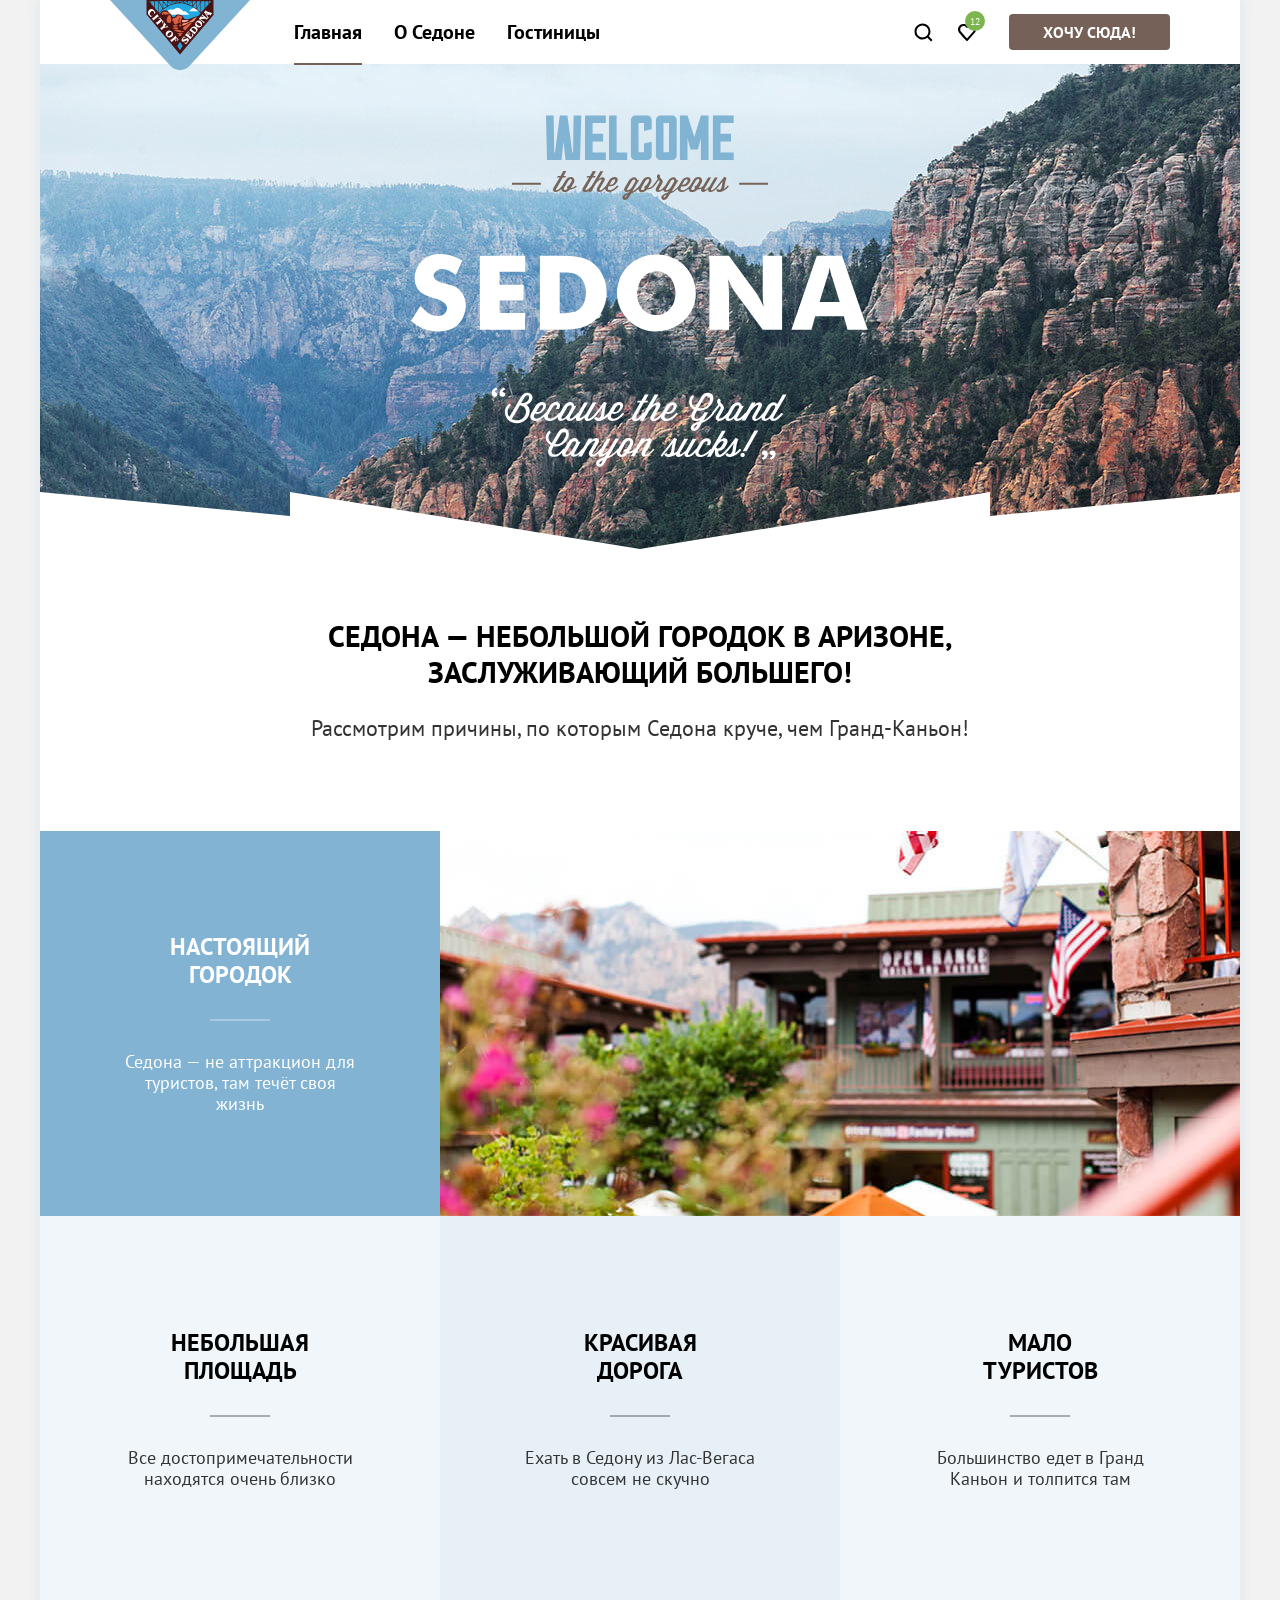
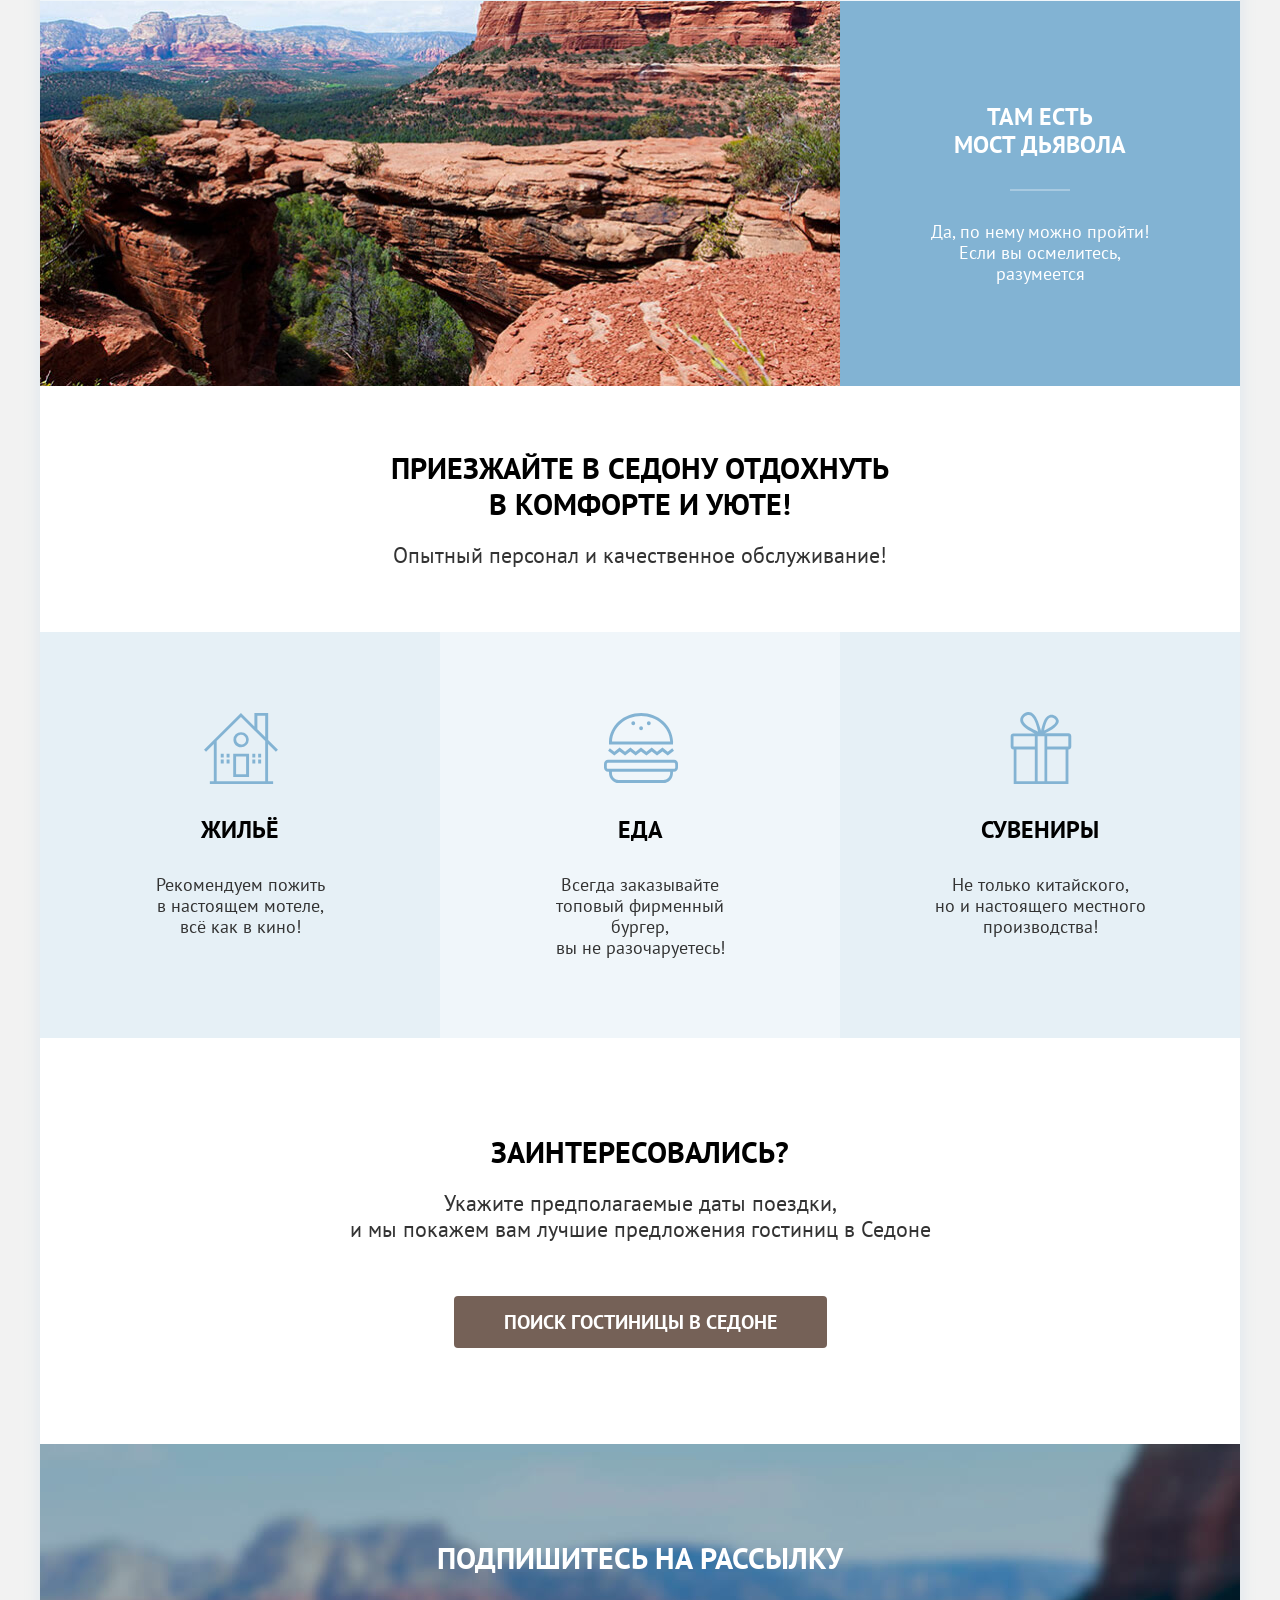
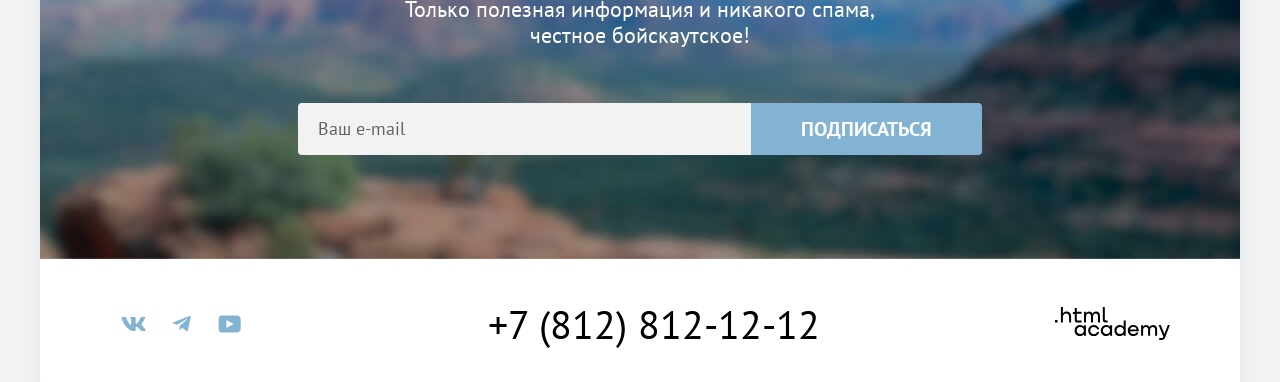
==== commit 7331981a: "доделывает проект" ====
--- a/index.html
+++ b/index.html
@@ -53,61 +53,66 @@
         <!-- баннер / header -->
         <header class="header-index" data-test="hero">
           <h1 class="visually-hidden">Седона</h1>
-          <img class="header-index__images" src="./images/welcome.svg"
-            alt="Welcome to the magnificent Sedona, because the Grand Canyon really sucks!" width="458" height="352">
+          <img class="header-index__images" src="./images/welcome.svg" alt="Welcome to the magnificent Sedona, because the Grand Canyon really sucks!" width="458" height="352">
         </header>
 
         <!-- преимущества -->
         <section class="advantages" data-test="advantages">
           <hgroup class="advantages__section-header section-header">
             <h2 class="visually-hidden">Преимущества</h2>
-            <p class="advantages__hgroup-title title title--medium">Седона — небольшой городок в Аризоне, <span
-                class="block">заслуживающий большего!</span>
+            <p class="advantages__hgroup-title title title--medium">
+              Седона — небольшой городок в Аризоне,
+              <span class="block">заслуживающий большего!</span>
             </p>
-            <p class="subtitle">Рассмотрим причины, по которым Седона круче, чем Гранд-Каньон!
-            </p>
+            <p class="subtitle">Рассмотрим причины, по которым Седона круче, чем Гранд-Каньон!</p>
           </hgroup>
 
           <ul class="advantages__list advantages__list--photo">
             <li class="advantages__item advantages__item--photo">
               <div class="advantages__card">
-                <h3 class="advantages__title title title--small title--line">Настоящий <span
-                    class="block">городок</span></h3>
+                <h3 class="advantages__title title title--small title--line">
+                  Настоящий
+                  <span class="block">городок</span>
+                </h3>
                 <p class="advantages__subtitle">Седона — не аттракцион для туристов, там течёт своя жизнь</p>
               </div>
 
-              <img class="advantages__image" src="./images/advantages-city.jpg"
-                alt="Здание с зелёными стенами и террасой, украшенное флагами. Видны горы на заднем плане. Есть деревья и цветы"
-                width="800" height="385">
-            </li>
-            <li class="advantages__item">
-              <div class="advantages__card">
-                <h3 class="advantages__title title title--small title--line">Небольшая <span
-                    class="block">площадь</span></h3>
+              <img class="advantages__image" src="./images/advantages-city.jpg" alt="Здание с зелёными стенами и террасой, украшенное флагами. Видны горы на заднем плане. Есть деревья и цветы" width="800" height="385">
+            </li>
+            <li class="advantages__item">
+              <div class="advantages__card">
+                <h3 class="advantages__title title title--small title--line">
+                  Небольшая
+                  <span class="block">площадь</span>
+                </h3>
                 <p class="advantages__subtitle">Все достопримечательности находятся очень близко</p>
               </div>
             </li>
             <li class="advantages__item">
               <div class="advantages__card">
-                <h3 class="advantages__title title title--small title--line">Красивая <span class="block">дорога</span>
+                <h3 class="advantages__title title title--small title--line">
+                  Красивая
+                  <span class="block">дорога</span>
                 </h3>
                 <p class="advantages__subtitle">Ехать в Седону из Лас-Вегаса совсем не скучно</p>
               </div>
             </li>
             <li class="advantages__item">
               <div class="advantages__card">
-                <h3 class="advantages__title title title--small title--line">Мало <span class="block">туристов</span>
+                <h3 class="advantages__title title title--small title--line">
+                  Мало
+                  <span class="block">туристов</span>
                 </h3>
                 <p class="advantages__subtitle">Большинство едет в Гранд Каньон и толпится там</p>
               </div>
             </li>
             <li class="advantages__item advantages__item--photo">
-              <img class="advantages__image" src="./images/advantages-bridge.jpg"
-                alt="Скалистый пейзаж с красными горами и утёсами. Видны зелёные деревья и кустарники. Вдали — горы и небо."
-                width="800" height="385">
-              <div class="advantages__card">
-                <h3 class="advantages__title title title--small title--line">Там есть <span class="block">мост
-                    дьявола</span></h3>
+              <img class="advantages__image" src="./images/advantages-bridge.jpg" alt="Скалистый пейзаж с красными горами и утёсами. Видны зелёные деревья и кустарники. Вдали — горы и небо." width="800" height="385">
+              <div class="advantages__card">
+                <h3 class="advantages__title title title--small title--line">
+                  Там есть
+                  <span class="block">мост дьявола</span>
+                </h3>
                 <p class="advantages__subtitle">Да, по нему можно пройти! Если вы осмелитесь, разумеется</p>
               </div>
             </li>
@@ -118,9 +123,9 @@
         <section class="advantages services">
           <hgroup class="section-header">
             <h2 class="visually-hidden">Сервис</h2>
-            <p class="services__title title title--medium">Приезжайте в Седону отдохнуть <span class="block">в комфорте
-                и
-                уюте!</span>
+            <p class="services__title title title--medium">
+              Приезжайте в Седону отдохнуть
+              <span class="block">в комфорте и уюте!</span>
             </p>
             <p class="subtitle">Опытный персонал и качественное обслуживание!</p>
           </hgroup>
@@ -129,23 +134,31 @@
             <li class="advantages__item">
               <div class="advantages__card advantages__card-icon advantages__card-icon--home">
                 <h3 class="advantages__title title title--small">Жильё</h3>
-                <p class="advantages__subtitle">Рекомендуем пожить <span class="block">в&nbsp;настоящем мотеле,</span>
-                  всё как в&nbsp;кино!</p>
+                <p class="advantages__subtitle">
+                  Рекомендуем пожить
+                  <span class="block">в&nbsp;настоящем мотеле,</span>
+                  всё как в&nbsp;кино!
+                </p>
               </div>
             </li>
             <li class="advantages__item">
               <div class="advantages__card advantages__card-icon advantages__card-icon--food">
                 <h3 class="advantages__title title title--small">Еда</h3>
-                <p class="advantages__subtitle">Всегда заказывайте <span class="block">топовый фирменный бургер,</span>
-                  вы&nbsp;не&nbsp;разочаруетесь!</p>
+                <p class="advantages__subtitle">
+                  Всегда заказывайте
+                  <span class="block">топовый фирменный бургер,</span>
+                  вы&nbsp;не&nbsp;разочаруетесь!
+                </p>
               </div>
             </li>
             <li class="advantages__item">
               <div class="advantages__card advantages__card-icon advantages__card-icon--gift">
                 <h3 class="advantages__title title title--small">Сувениры</h3>
-                <p class="advantages__subtitle">Не&nbsp;только китайского, <span class="block">но&nbsp;и&nbsp;настоящего
-                    местного</span>
-                  производства!</p>
+                <p class="advantages__subtitle">
+                  Не&nbsp;только китайского,
+                  <span class="block">но&nbsp;и&nbsp;настоящего местного</span>
+                  производства!
+                </p>
               </div>
             </li>
           </ul>
@@ -156,8 +169,10 @@
           <hgroup class="search__section-header section-header">
             <h2 class="visually-hidden">Поиск гостиницы в Седоне</h2>
             <p class="title title--medium">Заинтересовались?</p>
-            <p class="subtitle">Укажите предполагаемые даты поездки, <span class="block">и мы покажем вам лучшие
-                предложения гостиниц в Седоне</span></p>
+            <p class="subtitle">
+              Укажите предполагаемые даты поездки,
+              <span class="block">и мы покажем вам лучшие предложения гостиниц в Седоне</span>
+            </p>
           </hgroup>
 
           <!-- Кнопка открывает модальное окно -->
@@ -172,14 +187,15 @@
 
           <hgroup class="subscribe__section-header section-header">
             <h2 class="title title--medium">Подпишитесь на рассылку</h2>
-            <p class="subtitle">Только полезная информация и никакого спама, <span class="block">честное
-                бойскаутское!</span></p>
+            <p class="subtitle">
+              Только полезная информация и никакого спама,
+              <span class="block">честное бойскаутское!</span>
+            </p>
           </hgroup>
 
           <form class="subscribe__form form" action="https://echo.htmlacademy.ru/" method="post">
             <label for="email" class="visually-hidden">Ваш e-mail</label>
-            <input class="subscribe__input form__input" type="email" placeholder="Ваш e-mail" name="email" id="email"
-              required>
+            <input class="subscribe__input form__input" type="email" placeholder="Ваш e-mail" name="email" id="email" required>
             <button class="subscribe__button button button--secondary" type="submit">Подписаться</button>
           </form>
         </article>
@@ -201,8 +217,7 @@
                 </a>
               </li>
               <li>
-                <a class="social-list__icon social-list__icon--youtube"
-                  href="https://www.youtube.com/user/htmlacademyru">
+                <a class="social-list__icon social-list__icon--youtube" href="https://www.youtube.com/user/htmlacademyru">
                   <span class="visually-hidden">ЮТуб</span>
                 </a>
               </li>
@@ -220,20 +235,8 @@
           <section class="footer__partners">
             <h2 class="visually-hidden">Партнёры</h2>
 
-            <a class="footer__partners-link footer__partners-link--htmlacademy"
-              href="https://htmlacademy.ru/intensive/htmlcss">
-              <svg class="footer__partners-link-icon" role="img" aria-label="HTML Academy" width="115" height="33"
-                viewBox="0 0 115 33" xmlns="http://www.w3.org/2000/svg">
-                <g clip-path="url(#a)">
-                  <path
-                    d="M0 12.9v2.6h2.5v-2.6h-2.5Zm11.6-8.4c-1.6 0-2.8.7-3.6 1.7h-.1v-6.2h-2v15.5h2v-5.3c0-2.1 1.3-3.6 3.3-3.6 1.8 0 2.9 1.4 2.9 3.2v5.7h2v-6.1c.1-3-1.8-4.9-4.5-4.9Zm15 .3h-4.8v-3.7h-2v3.8h-1.9v2h1.9v6c0 1.7 1 2.7 2.7 2.7h4.1v-2h-3.7c-.7 0-1.1-.4-1.1-1.1v-5.7h4.8v-2Zm14.5-.2c-1.6 0-2.9.8-3.5 2.1h-.1c-.6-1.2-1.8-2.1-3.4-2.1-1.4 0-2.5.8-3.1 1.8h-.1v-1.6h-1.9v10.6h2v-5.4c0-2 1-3.5 2.6-3.5 1.5 0 2.4 1 2.4 2.6v6.3h2v-5.6c0-2.4 1.4-3.3 2.6-3.3 1.5 0 2.4 1 2.4 2.6v6.3h2v-6.5c.1-2.5-1.4-4.3-3.9-4.3Zm6.7 8.1c0 1.7 1 2.7 2.8 2.7h2v-2h-1.7c-.7 0-1.1-.4-1.1-1.1v-12.3h-2v12.7Zm-18.9 7c-.9-1.1-2.2-1.8-3.9-1.8-3.1 0-5.4 2.3-5.4 5.6s2.3 5.6 5.4 5.6c1.8 0 3-.8 3.8-1.9h.1v1.6h2v-10.6h-2v1.5Zm-3.6 7.4c-2.2 0-3.6-1.6-3.6-3.6s1.4-3.6 3.6-3.6 3.6 1.6 3.6 3.6c0 1.9-1.4 3.6-3.6 3.6Zm18.9-5.1c-.5-2.4-2.6-4.1-5.4-4.1a5.4 5.4 0 0 0-5.6 5.6c0 3.1 2.2 5.6 5.6 5.6 2.8 0 4.9-1.8 5.4-4.2h-2.1a3.4 3.4 0 0 1-3.3 2.3c-2.2 0-3.6-1.6-3.6-3.6s1.4-3.6 3.6-3.6c1.6 0 2.8 1 3.3 2.2h2.1v-.2Zm10.9-2.3c-.9-1.1-2.2-1.8-3.9-1.8-3.1 0-5.4 2.3-5.4 5.6s2.3 5.6 5.4 5.6c1.8 0 3-.8 3.8-1.9h.1v1.6h2v-10.6h-2v1.5Zm-3.6 7.4c-2.2 0-3.6-1.6-3.6-3.6s1.4-3.6 3.6-3.6 3.6 1.6 3.6 3.6c0 1.9-1.5 3.6-3.6 3.6Zm17.2-7.3c-.9-1.1-2.2-1.9-3.9-1.9-3.1 0-5.4 2.3-5.4 5.6s2.2 5.6 5.4 5.6c1.7 0 3-.8 3.8-1.8h.1v1.5h2v-15.4h-2v6.4Zm-3.6 7.3c-2.2 0-3.6-1.6-3.6-3.6s1.4-3.6 3.6-3.6 3.6 1.6 3.6 3.6c-.1 2-1.5 3.6-3.6 3.6Zm13.2-9.2c-3.3 0-5.5 2.5-5.5 5.6 0 3 2.1 5.6 5.5 5.6 2.5 0 4.5-1.3 5.2-3.6h-2.1c-.5 1-1.6 1.6-3 1.6-1.9 0-3.3-1.3-3.4-2.9h8.8c.2-3.6-2-6.3-5.5-6.3Zm0 1.9c1.7 0 3 1 3.3 2.6h-6.5c.3-1.5 1.5-2.6 3.2-2.6Zm19.9-1.9c-1.6 0-2.9.8-3.6 2h-.1c-.6-1.2-1.8-2-3.4-2-1.4 0-2.5.7-3.1 1.8v-1.5h-1.9v10.6h2v-5.4c0-2 1-3.4 2.6-3.5 1.5 0 2.4 1 2.4 2.6v6.3h2v-5.6c0-2.4 1.4-3.3 2.6-3.3 1.5 0 2.4 1 2.4 2.6v6.3h2v-6.5c.1-2.6-1.4-4.4-3.9-4.4Zm11.2 9.1-3.6-8.9h-2.2l4.8 11.6c-.3.9-.7 1.2-1.7 1.2h-2.5v2h2.5c1.8 0 2.8-.8 3.5-2.6l4.7-12.2h-2.1l-3.4 8.9Z" />
-                </g>
-                <defs>
-                  <clipPath id="a">
-                    <path fill="#fff" d="M0 0h115v33h-115z" />
-                  </clipPath>
-                </defs>
-              </svg>
+            <a class="footer__partners-link footer__partners-link--htmlacademy" href="https://htmlacademy.ru/intensive/htmlcss">
+              <svg class="footer__partners-link-icon" role="img" aria-label="HTML Academy" width="115" height="33" viewBox="0 0 115 33" xmlns="http://www.w3.org/2000/svg"><g clip-path="url(#a)"><path d="M0 12.9v2.6h2.5v-2.6h-2.5Zm11.6-8.4c-1.6 0-2.8.7-3.6 1.7h-.1v-6.2h-2v15.5h2v-5.3c0-2.1 1.3-3.6 3.3-3.6 1.8 0 2.9 1.4 2.9 3.2v5.7h2v-6.1c.1-3-1.8-4.9-4.5-4.9Zm15 .3h-4.8v-3.7h-2v3.8h-1.9v2h1.9v6c0 1.7 1 2.7 2.7 2.7h4.1v-2h-3.7c-.7 0-1.1-.4-1.1-1.1v-5.7h4.8v-2Zm14.5-.2c-1.6 0-2.9.8-3.5 2.1h-.1c-.6-1.2-1.8-2.1-3.4-2.1-1.4 0-2.5.8-3.1 1.8h-.1v-1.6h-1.9v10.6h2v-5.4c0-2 1-3.5 2.6-3.5 1.5 0 2.4 1 2.4 2.6v6.3h2v-5.6c0-2.4 1.4-3.3 2.6-3.3 1.5 0 2.4 1 2.4 2.6v6.3h2v-6.5c.1-2.5-1.4-4.3-3.9-4.3Zm6.7 8.1c0 1.7 1 2.7 2.8 2.7h2v-2h-1.7c-.7 0-1.1-.4-1.1-1.1v-12.3h-2v12.7Zm-18.9 7c-.9-1.1-2.2-1.8-3.9-1.8-3.1 0-5.4 2.3-5.4 5.6s2.3 5.6 5.4 5.6c1.8 0 3-.8 3.8-1.9h.1v1.6h2v-10.6h-2v1.5Zm-3.6 7.4c-2.2 0-3.6-1.6-3.6-3.6s1.4-3.6 3.6-3.6 3.6 1.6 3.6 3.6c0 1.9-1.4 3.6-3.6 3.6Zm18.9-5.1c-.5-2.4-2.6-4.1-5.4-4.1a5.4 5.4 0 0 0-5.6 5.6c0 3.1 2.2 5.6 5.6 5.6 2.8 0 4.9-1.8 5.4-4.2h-2.1a3.4 3.4 0 0 1-3.3 2.3c-2.2 0-3.6-1.6-3.6-3.6s1.4-3.6 3.6-3.6c1.6 0 2.8 1 3.3 2.2h2.1v-.2Zm10.9-2.3c-.9-1.1-2.2-1.8-3.9-1.8-3.1 0-5.4 2.3-5.4 5.6s2.3 5.6 5.4 5.6c1.8 0 3-.8 3.8-1.9h.1v1.6h2v-10.6h-2v1.5Zm-3.6 7.4c-2.2 0-3.6-1.6-3.6-3.6s1.4-3.6 3.6-3.6 3.6 1.6 3.6 3.6c0 1.9-1.5 3.6-3.6 3.6Zm17.2-7.3c-.9-1.1-2.2-1.9-3.9-1.9-3.1 0-5.4 2.3-5.4 5.6s2.2 5.6 5.4 5.6c1.7 0 3-.8 3.8-1.8h.1v1.5h2v-15.4h-2v6.4Zm-3.6 7.3c-2.2 0-3.6-1.6-3.6-3.6s1.4-3.6 3.6-3.6 3.6 1.6 3.6 3.6c-.1 2-1.5 3.6-3.6 3.6Zm13.2-9.2c-3.3 0-5.5 2.5-5.5 5.6 0 3 2.1 5.6 5.5 5.6 2.5 0 4.5-1.3 5.2-3.6h-2.1c-.5 1-1.6 1.6-3 1.6-1.9 0-3.3-1.3-3.4-2.9h8.8c.2-3.6-2-6.3-5.5-6.3Zm0 1.9c1.7 0 3 1 3.3 2.6h-6.5c.3-1.5 1.5-2.6 3.2-2.6Zm19.9-1.9c-1.6 0-2.9.8-3.6 2h-.1c-.6-1.2-1.8-2-3.4-2-1.4 0-2.5.7-3.1 1.8v-1.5h-1.9v10.6h2v-5.4c0-2 1-3.4 2.6-3.5 1.5 0 2.4 1 2.4 2.6v6.3h2v-5.6c0-2.4 1.4-3.3 2.6-3.3 1.5 0 2.4 1 2.4 2.6v6.3h2v-6.5c.1-2.6-1.4-4.4-3.9-4.4Zm11.2 9.1-3.6-8.9h-2.2l4.8 11.6c-.3.9-.7 1.2-1.7 1.2h-2.5v2h2.5c1.8 0 2.8-.8 3.5-2.6l4.7-12.2h-2.1l-3.4 8.9Z" /></g><defs><clipPath id="a"><path fill="#fff" d="M0 0h115v33h-115z" /></clipPath></defs></svg>
             </a>
           </section>
         </div>
@@ -255,8 +258,7 @@
 
           <div class="modal__label modal__label--date">
             <label class="modal__label-text" for="check-in-date">Дата Заезда:</label>
-            <input class="form__input modal__input modal__input--date" type="text" id="check-in-date"
-              name="check-in-date" value="27 апреля 2020" placeholder="Выберите дату">
+            <input class="form__input modal__input modal__input--date" type="text" id="check-in-date" name="check-in-date" value="27 апреля 2020" placeholder="Выберите дату">
             <div class="modal__input-message">
               <div class="error-message">Мы не можем отправить вас в прошлое.</div>
             </div>
@@ -264,8 +266,7 @@
 
           <div class="modal__label modal__label--date">
             <label class="modal__label-text" for="check-out-date">Дата Выезда:</label>
-            <input class="form__input modal__input modal__input--date" type="text" id="check-out-date"
-              name="check-out-date" value="1 сентября 2023" placeholder="Выберите дату">
+            <input class="form__input modal__input modal__input--date" type="text" id="check-out-date" name="check-out-date" value="1 сентября 2023" placeholder="Выберите дату">
             <div class="modal__input-message">
               <div class="additional-info">На эти даты есть свободные номера. Пока есть.</div>
             </div>
@@ -277,8 +278,7 @@
               <button type="button" class="modal__counter-button modal__counter-minus">
                 <span class="visually-hidden">Уменьшить количество гостей</span>
               </button>
-              <input class="form__input modal__input modal__input--counter" type="number" name="adults-count"
-                id="adults-count" value="2" min="1">
+              <input class="form__input modal__input modal__input--counter" type="number" name="adults-count" id="adults-count" value="2" min="1">
               <button type="button" class="modal__counter-button modal__counter-plus">
                 <span class="visually-hidden">Увеличить количество гостей</span>
               </button>
@@ -297,8 +297,7 @@
               <button type="button" class="modal__counter-button modal__counter-minus">
                 <span class="visually-hidden">Уменьшить количество детей</span>
               </button>
-              <input class="form__input modal__input modal__input--counter" type="number" name="children-count"
-                id="children-count" value="2" min="0">
+              <input class="form__input modal__input modal__input--counter" type="number" name="children-count" id="children-count" value="2" min="0">
               <button type="button" class="modal__counter-button modal__counter-plus">
                 <span class="visually-hidden">Увеличить количество детей</span>
               </button>
--- a/styles/styles.css
+++ b/styles/styles.css
@@ -44,19 +44,19 @@
 }
 
 @font-face {
+  font-weight: 400;
   font-family: "PT Sans";
-  font-weight: 400;
   font-style: normal;
+  src: url("../fonts/ptsans-400.woff2") format("woff2");
   font-display: swap;
-  src: url("../fonts/ptsans-400.woff2") format("woff2");
 }
 
 @font-face {
+  font-weight: 700;
   font-family: "PT Sans";
-  font-weight: 700;
   font-style: normal;
+  src: url("../fonts/ptsans-700.woff2") format("woff2");
   font-display: swap;
-  src: url("../fonts/ptsans-700.woff2") format("woff2");
 }
 
 /* базовые стили */
@@ -65,9 +65,9 @@
 }
 
 body {
+  min-width: 1200px;
   height: 100%;
   margin: 0;
-  min-width: 1200px;
   font-family: var(--font-primary, "PT Sans", sans-serif);
   color: var(--text-primary, #000000);
   background-color: #f2f2f2;
@@ -79,18 +79,17 @@
   height: 1px;
   margin: -1px;
   padding: 0;
-  border: 0;
-  clip: rect(0 0 0 0);
-  clip-path: inset(100%);
   overflow: hidden;
   white-space: nowrap;
+  border: 0;
+  clip-path: inset(100%);
 }
 
 .container {
-  min-height: 100%;
   display: grid;
   grid-template-rows: auto 1fr auto;
   width: 1200px;
+  min-height: 100%;
   margin: 0 auto;
   background-color: #ffffff;
   box-shadow: 0 0 15px rgba(131, 179, 211, 20%);
@@ -103,8 +102,8 @@
 }
 
 .section-header {
+  padding: 64px var(--padding-horizontal, 70px);
   text-align: center;
-  padding: 64px var(--padding-horizontal, 70px);
 }
 
 .block {
@@ -158,28 +157,28 @@
 
 .subtitle {
   margin: 0;
+  font-weight: 400;
   font-size: 22px;
   line-height: 26px;
-  font-weight: 400;
   color: var(--text-secondary, #333333);
 }
 
 /* кнопки */
 .button {
+  box-sizing: border-box;
   min-width: 161px;
   padding: 8px 34px;
-  box-sizing: border-box;
-  color: var(--button-text, #ffffff);
-  text-decoration: none;
-  font-family: inherit;
+  font-weight: 700;
   font-size: 16px;
   line-height: 20px;
-  font-weight: 700;
+  font-family: inherit;
+  text-align: center;
+  color: var(--button-text, #ffffff);
   text-transform: uppercase;
-  text-align: center;
+  text-decoration: none;
   background-color: var(--background-button-primary, #756157);
+  border: 0;
   border-radius: 4px;
-  border: 0;
   transition: background-color var(--transition-duration, 150ms) var(--transition-function, ease-in-out), color var(--transition-duration, 150ms) var(--transition-function, ease-in-out);
 }
 
@@ -189,8 +188,8 @@
 }
 
 .button:not(:disabled):hover {
+  background-color: var(--background-button-primary-hover, #615048);
   cursor: pointer;
-  background-color: var(--background-button-primary-hover, #615048);
 }
 
 .button:not(:disabled):active {
@@ -232,33 +231,33 @@
 }
 
 .button--reset:disabled {
+  background-color: transparent;
   opacity: 10%;
-  background-color: transparent;
 }
 
 .form__input {
-  border: 0;
   padding: 14px 20px;
-  border-radius: 4px;
-  font-family: inherit;
+  font-weight: 400;
   font-size: 18px;
   line-height: 24px;
-  font-weight: 400;
+  font-family: inherit;
+  color: var(--text-primary, #000000);
   background-color: var(--form-elements-2, #f2f2f2);
-  color: var(--text-primary, #000000);
+  border: 0;
+  border-radius: 4px;
   transition: background-color var(--transition-duration, 150ms) var(--transition-function, ease-in-out);
 }
 
 .form__input:not(:placeholder-shown):invalid {
+  position: relative;
+  z-index: 0;
   outline: auto;
   outline-color: var(--text-error, #ff5757);
-  position: relative;
-  z-index: 0;
 }
 
 .form__input:disabled {
+  cursor: not-allowed;
   opacity: 50%;
-  cursor: not-allowed;
 }
 
 .form__input:not(:disabled):hover {
@@ -275,15 +274,15 @@
 }
 
 .form__select {
-  border: 0;
   padding: 14px 20px;
-  border-radius: 4px;
-  font-family: inherit;
+  font-weight: 400;
   font-size: 18px;
   line-height: 24px;
-  font-weight: 400;
+  font-family: inherit;
+  color: var(--text-primary, #000000);
   background-color: var(--background-basic, #ffffff);
-  color: var(--text-primary, #000000);
+  border: 0;
+  border-radius: 4px;
   transition: border var(--transition-duration, 150ms) var(--transition-function, ease-in-out);
 }
 
@@ -298,9 +297,9 @@
 
 /* шапка сайта */
 .header {
+  display: flex;
+  align-items: flex-start;
   padding: 0 var(--padding-horizontal, 70px);
-  display: flex;
-  align-items: flex-start;
 }
 
 .logo {
@@ -327,9 +326,9 @@
 }
 
 .header__links {
+  display: flex;
+  flex-wrap: wrap;
   margin-left: auto;
-  display: flex;
-  flex-wrap: wrap;
 }
 
 .header__links-icon {
@@ -337,8 +336,8 @@
   display: block;
   width: 44px;
   height: 64px;
+  color: var(--icon-basic, #000000);
   text-decoration: none;
-  color: var(--icon-basic, #000000);
   transition: color var(--transition-duration, 150ms) var(--transition-function, ease-in-out);
 }
 
@@ -355,13 +354,13 @@
   position: absolute;
   top: 50%;
   left: 50%;
-  transform: translate(-50%, -50%);
   width: 20px;
   height: 20px;
+  background-color: currentColor;
+  transform: translate(-50%, -50%);
   mask-position: center;
   mask-repeat: no-repeat;
   mask-size: contain;
-  background-color: currentColor;
 }
 
 .header__links-icon--search::before {
@@ -374,18 +373,18 @@
 
 .header__links-number {
   position: absolute;
+  top: 11px;
+  right: 4px;
   display: flex;
   justify-content: center;
   align-items: center;
-  top: 11px;
-  right: 4px;
+  box-sizing: border-box;
+  min-width: 20px;
   height: 20px;
-  min-width: 20px;
   min-height: 20px;
-  box-sizing: border-box;
   padding: 5px 4px;
+  font-size: 10px;
   color: #ffffff;
-  font-size: 10px;
   background-color: var(--icon-text, #7db54f);
   border-radius: 20px;
 }
@@ -401,27 +400,27 @@
 
 /* навигация */
 .nav {
+  max-width: 480px;
   margin-right: 20px;
-  max-width: 480px;
 }
 
 .nav__list {
+  display: flex;
+  flex-wrap: wrap;
   margin: 0;
   padding: 0;
   list-style-type: none;
-  display: flex;
-  flex-wrap: wrap;
 }
 
 .nav__link {
   --padding-horizontal-link: 16px;
   display: block;
   padding: 20px var(--padding-horizontal-link);
-  text-decoration: none;
-  color: var(--text-primary, #000000);
+  font-weight: 700;
   font-size: 20px;
   line-height: 24px;
-  font-weight: 700;
+  color: var(--text-primary, #000000);
+  text-decoration: none;
   transition: color var(--transition-duration, 150ms) var(--transition-function, ease-in-out);
 }
 
@@ -440,9 +439,9 @@
 .nav__link[aria-current="page"]::after {
   content: "";
   position: absolute;
+  right: var(--padding-horizontal-link);
   bottom: -1px;
   left: var(--padding-horizontal-link);
-  right: var(--padding-horizontal-link);
   height: 2px;
   background-color: #756257;
 }
@@ -450,13 +449,13 @@
 /* шапка мейна */
 .header-index {
   padding: 51px var(--padding-horizontal, 70px) 0;
+  text-align: center;
+  color: var(--text-background-default, #ffffff);
+  background-color: #3e4b57;
   background-image: url("../images/bg-header-index.jpg");
   background-repeat: no-repeat;
   background-position: center;
   background-size: cover;
-  background-color: #3e4b57;
-  color: var(--text-background-default, #ffffff);
-  text-align: center;
 }
 
 .header-index::after {
@@ -491,11 +490,11 @@
 }
 
 .advantages__list {
+  display: flex;
+  flex-wrap: wrap;
   margin: 0;
   padding: 0;
   list-style-type: none;
-  display: flex;
-  flex-wrap: wrap;
 }
 
 .advantages__item:nth-child(odd) {
@@ -506,10 +505,10 @@
   display: flex;
   flex-direction: column;
   justify-content: center;
+  box-sizing: border-box;
   width: 400px;
   min-height: 385px;
   padding: 102px 85px;
-  box-sizing: border-box;
   text-align: center;
 }
 
@@ -524,10 +523,10 @@
   width: 75px;
   height: 72px;
   margin: 0 auto 32px;
+  background-color: var(--icon-secondary, #83b3d3);
   mask-position: center;
   mask-size: contain;
   mask-repeat: no-repeat;
-  background-color: var(--icon-secondary, #83b3d3);
 }
 
 .advantages__card-icon--home::before {
@@ -553,9 +552,9 @@
 }
 
 .advantages__list--photo .advantages__item--photo {
+  display: flex;
+  color: var(--text-background-default, #ffffff);
   background-color: var(--background-button-secondary, #82b3d3);
-  color: var(--text-background-default, #ffffff);
-  display: flex;
 }
 
 .advantages__list--icon .advantages__item:nth-child(even) {
@@ -583,20 +582,20 @@
 
 /* кнопка на поиск */
 .search {
+  padding: 96px var(--padding-horizontal, 70px);
   text-align: center;
-  padding: 96px var(--padding-horizontal, 70px);
 }
 
 .search__section-header {
+  margin-bottom: 54px;
   padding: 0;
-  margin-bottom: 54px;
 }
 
 .search__button {
+  display: block;
+  margin: 0 auto;
+  padding-right: 50px;
   padding-left: 50px;
-  padding-right: 50px;
-  display: block;
-  margin: 0 auto;
   font-size: 20px;
   line-height: 36px;
   text-transform: uppercase;
@@ -604,20 +603,20 @@
 
 /* подвал */
 .subscribe {
+  padding: 96px var(--padding-horizontal, 70px) 104px;
   text-align: center;
-  padding: 96px var(--padding-horizontal, 70px) 104px;
 }
 
 .subscribe__section-header {
+  margin-bottom: 55px;
   padding: 0;
-  margin-bottom: 55px;
 }
 
 .subscribe__form {
+  display: flex;
   width: 100%;
   max-width: 684px;
   margin: 0 auto;
-  display: flex;
 }
 
 .subscribe__input {
@@ -628,22 +627,22 @@
 
 .subscribe__button {
   max-width: 300px;
+  padding-right: 50px;
   padding-left: 50px;
-  padding-right: 50px;
-  border-top-left-radius: 0;
-  border-bottom-left-radius: 0;
   font-size: 20px;
   line-height: 36px;
   text-transform: uppercase;
+  border-top-left-radius: 0;
+  border-bottom-left-radius: 0;
 }
 
 .subscribe--index {
+  color: var(--text-background-default, #ffffff);
+  background-color: #3e4b57;
   background-image: url("../images/bg-mailing-index.jpg");
   background-repeat: no-repeat;
   background-position: center;
   background-size: cover;
-  background-color: #3e4b57;
-  color: var(--text-background-default, #ffffff);
 }
 
 .subscribe--index .subtitle {
@@ -651,18 +650,18 @@
 }
 
 .footer__grid {
-  padding: 45px var(--padding-horizontal, 70px) 35px;
   display: grid;
   grid-template-columns: 1fr auto 1fr;
+  padding: 45px var(--padding-horizontal, 70px) 35px;
   gap: var(--padding-horizontal, 70px);
 }
 
 .social-list {
+  display: flex;
+  flex-wrap: wrap;
   margin: 0;
   padding: 0;
   list-style-type: none;
-  display: flex;
-  flex-wrap: wrap;
 }
 
 .social-list__icon {
@@ -678,10 +677,10 @@
   display: block;
   width: 48px;
   height: 40px;
+  background-color: currentColor;
   mask-position: center;
   mask-size: contain;
   mask-repeat: no-repeat;
-  background-color: currentColor;
 }
 
 .social-list__icon:hover {
@@ -705,15 +704,15 @@
 }
 
 .footer__contacts {
+  padding-left: 28px;
   text-align: center;
-  padding-left: 28px;
 }
 
 .footer__contacts-phone {
+  font-size: 40px;
+  line-height: 1;
   color: var(--text-primary, #000000);
   text-decoration: none;
-  font-size: 40px;
-  line-height: 1;
   transition: color var(--transition-duration, 150ms) var(--transition-function, ease-in-out);
 }
 
@@ -735,10 +734,10 @@
 .footer__partners-link {
   display: block;
   width: fit-content;
+  margin: 3px 0;
+  color: var(--icon-basic, #000000);
   text-decoration: none;
-  color: var(--icon-basic, #000000);
   transition: color var(--transition-duration, 150ms) var(--transition-function, ease-in-out);
-  margin: 3px 0;
 }
 
 .footer__partners-link:hover {
@@ -761,11 +760,11 @@
 /* хлебные крошки */
 .breadcrumb {
   --breadcrumb-gap: 10px;
+  display: flex;
+  flex-wrap: wrap;
+  margin: 0 0 40px;
   padding: 0;
-  margin: 0 0 40px;
   list-style-type: none;
-  display: flex;
-  flex-wrap: wrap;
   gap: var(--breadcrumb-gap);
 }
 
@@ -788,10 +787,10 @@
 }
 
 .breadcrumb__link {
+  font-size: 16px;
+  line-height: 21px;
   color: inherit;
   text-decoration: none;
-  font-size: 16px;
-  line-height: 21px;
   transition: opacity var(--transition-duration, 150ms) var(--transition-function, ease-in-out);
 }
 
@@ -808,21 +807,21 @@
   display: block;
   width: 13px;
   height: 15px;
+  background-image: url("../images/icons/breadcrumb-home.svg");
+  background-repeat: no-repeat;
   background-position: center;
-  background-repeat: no-repeat;
   background-size: contain;
-  background-image: url("../images/icons/breadcrumb-home.svg");
 }
 
 /* фильтры */
 .filter {
   padding: 35px var(--padding-horizontal, 70px) 70px;
+  color: var(--text-background-default, #ffffff);
+  background-color: #2a3c46;
   background-image: url("../images/bg-filter.jpg");
   background-repeat: no-repeat;
   background-position: center;
   background-size: cover;
-  background-color: #2a3c46;
-  color: var(--text-background-default, #ffffff);
 }
 
 .filter__form {
@@ -834,9 +833,9 @@
 
 .filter__group {
   display: grid;
+  max-width: 200px;
   margin: 0;
   padding: 0;
-  max-width: 200px;
   border: 0;
 }
 
@@ -845,16 +844,16 @@
 }
 
 .filter__legend {
+  margin-bottom: 32px;
   padding: 0;
-  margin-bottom: 32px;
 }
 
 .filter__label {
   display: flex;
-  gap: 16px;
   font-size: 18px;
   line-height: 23px;
   transition: opacity var(--transition-duration, 150ms) var(--transition-function, ease-in-out);
+  gap: 16px;
 }
 
 .filter__label:has(:disabled) {
@@ -874,15 +873,15 @@
 }
 
 .filter__checkbox {
-  appearance: none;
+  display: flex;
+  justify-content: center;
+  align-items: center;
   width: 20px;
   height: 20px;
   margin: 2px 0 0 0;
-  display: flex;
-  align-items: center;
-  justify-content: center;
+  background-color: var(--background-basic, #ffffff);
   border-radius: 4px;
-  background-color: var(--background-basic, #ffffff);
+  appearance: none;
 }
 
 .filter__checkbox::before {
@@ -890,12 +889,12 @@
   display: block;
   width: 20px;
   height: 19px;
+  background-color: var(--background-basic, #ffffff);
+  transition: background-color var(--transition-duration, 150ms) var(--transition-function, ease-in-out);
   mask-position: center;
   mask-repeat: no-repeat;
   mask-size: contain;
   mask-image: url("../images/icons/checkbox-checked.svg");
-  background-color: var(--background-basic, #ffffff);
-  transition: background-color var(--transition-duration, 150ms) var(--transition-function, ease-in-out);
 }
 
 .filter__checkbox:checked::before {
@@ -903,15 +902,15 @@
 }
 
 .filter__radio {
-  appearance: none;
+  display: flex;
+  justify-content: center;
+  align-items: center;
   width: 20px;
   height: 20px;
   margin: 2px 0 0 2px;
-  display: flex;
-  align-items: center;
-  justify-content: center;
+  background-color: var(--background-basic, #ffffff);
   border-radius: 50%;
-  background-color: var(--background-basic, #ffffff);
+  appearance: none;
 }
 
 .filter__radio::before {
@@ -919,8 +918,8 @@
   display: block;
   width: 10px;
   height: 10px;
+  background-color: var(--background-basic, #ffffff);
   border-radius: 50%;
-  background-color: var(--background-basic, #ffffff);
   transition: background-color var(--transition-duration, 150ms) var(--transition-function, ease-in-out);
 }
 
@@ -937,8 +936,8 @@
 }
 
 .filter__legend--price {
+  grid-column-end: -1;
   grid-column-start: 1;
-  grid-column-end: -1;
 }
 
 .filter__price-label {
@@ -947,9 +946,9 @@
 
 .filter__input::-webkit-inner-spin-button,
 .filter__input::-webkit-outer-spin-button {
+  margin: 0;
   appearance: none;
   -webkit-appearance: none;
-  margin: 0;
 }
 
 .filter__input {
@@ -958,9 +957,9 @@
 }
 
 .filter__input {
+  box-sizing: border-box;
   width: 100%;
   padding: 12px 40px 12px 20px;
-  box-sizing: border-box;
   font-weight: 700;
 }
 
@@ -976,19 +975,19 @@
 
 .filter__price-text {
   position: absolute;
+  top: 50%;
   left: 106px;
-  top: 50%;
-  transform: translateY(-50%);
   font-size: 18px;
   line-height: 24px;
   color: var(--text-primary, #000000);
+  transform: translateY(-50%);
   opacity: 30%;
 }
 
 .filter__range-scale {
+  position: relative;
+  grid-column-end: -1;
   grid-column-start: 1;
-  grid-column-end: -1;
-  position: relative;
   height: 20px;
   margin-top: 36px;
 }
@@ -998,34 +997,34 @@
   position: absolute;
   top: 50%;
   left: 0;
-  transform: translateY(-50%);
   width: 100%;
   height: 4px;
   background-color: var(--background-basic, #ffffff);
+  transform: translateY(-50%);
   opacity: 30%;
 }
 
 .filter__range-bar {
   position: absolute;
   top: 50%;
-  transform: translateY(-50%);
+  width: 227px;
   height: 4px;
   background-color: var(--background-basic, #ffffff);
-  width: 227px;
+  transform: translateY(-50%);
 
 }
 
 .filter__range-toggle {
-  appearance: none;
   position: absolute;
   top: 50%;
-  transform: translateY(-50%);
-  background-color: var(--background-basic, #ffffff);
-  padding: 0;
   width: 20px;
   height: 20px;
+  padding: 0;
+  background-color: var(--background-basic, #ffffff);
+  border: 0;
   border-radius: 5px;
-  border: 0;
+  transform: translateY(-50%);
+  appearance: none;
 }
 
 .filter__range-toggle:disabled {
@@ -1050,8 +1049,8 @@
 }
 
 .filter__button-wrap {
+  display: grid;
   padding-top: 56px;
-  display: grid;
   gap: 32px;
 }
 
@@ -1069,18 +1068,18 @@
 .catalog::after {
   content: "";
   display: block;
+  grid-row-start: 3;
   width: calc(100% - var(--padding-horizontal, 70px) * 2);
   height: 1px;
   margin: 0 auto;
+  margin-bottom: 39px;
   background-color: #e6e6e6;
-  grid-row-start: 3;
-  margin-bottom: 39px;
 }
 
 .catalog__header {
+  display: flex;
+  align-items: flex-start;
   padding: 50px var(--padding-horizontal, 70px) 40px;
-  display: flex;
-  align-items: flex-start;
   gap: var(--padding-horizontal, 70px);
 }
 
@@ -1089,26 +1088,26 @@
 }
 
 .catalog__select {
+  box-sizing: border-box;
   min-width: 292px;
   height: 49px;
   padding: 14px 60px 14px 20px;
-  box-sizing: border-box;
-  border: 1px solid var(--form-elements-1, #e5e5e5);
   font-size: 18px;
   line-height: 21px;
-  appearance: none;
   background-image: url("../images/icons/select-arrow.svg");
   background-repeat: no-repeat;
+  background-position: right 20px center;
   background-size: 12px 8px;
-  background-position: right 20px center;
+  border: 1px solid var(--form-elements-1, #e5e5e5);
+  appearance: none;
 }
 
 .catalog__view {
+  display: flex;
+  flex-wrap: wrap;
   margin: 0;
   padding: 0;
   list-style-type: none;
-  display: flex;
-  flex-wrap: wrap;
   gap: 8px;
 }
 
@@ -1116,13 +1115,13 @@
   display: flex;
   justify-content: center;
   align-items: center;
+  box-sizing: border-box;
   width: 48px;
   height: 48px;
   padding: 0;
+  color: var(--text-primary, #000000);
+  border: 2px solid var(--form-elements-1, #e5e5e5);
   border-radius: 4px;
-  border: 2px solid var(--form-elements-1, #e5e5e5);
-  box-sizing: border-box;
-  color: var(--text-primary, #000000);
   transition: border-color var(--transition-duration, 150ms) var(--transition-function, ease-in-out);
 }
 
@@ -1158,30 +1157,30 @@
 }
 
 .catalog__list {
+  display: grid;
+  grid-template-columns: repeat(3, 1fr);
   margin: 0 0 40px;
   padding: 0 var(--padding-horizontal, 70px);
   list-style-type: none;
-  display: grid;
-  grid-template-columns: repeat(3, 1fr);
   gap: 20px;
 }
 
 /* карточки товара */
 .card {
   display: grid;
+  align-items: start;
   grid-template-columns: repeat(2, 1fr);
+  padding: 19px;
+  border: 1px solid #e5e5e5;
+  border-radius: 4px;
   gap: 16px 20px;
-  align-items: start;
-  padding: 19px;
-  border-radius: 4px;
-  border: 1px solid #e5e5e5;
 }
 
 .card__image-wrap {
   display: block;
+  grid-column: 1 / -1;
   color: inherit;
   text-decoration: none;
-  grid-column: 1 / -1;
 }
 
 .card__image {
@@ -1192,37 +1191,37 @@
 
 .card__title {
   display: block;
+  grid-column: 1 / -1;
   margin: 0;
   color: var(--text-primary, #000000);
+  text-decoration: none;
+}
+
+.card__price {
   grid-column: 1 / -1;
-  text-decoration: none;
+  margin: 0;
 }
 
 .card__price {
-  margin: 0;
-  grid-column: 1 / -1;
-}
-
-.card__price {
-  display: flex;
-  gap: 5px;
+  display: flex;
   justify-content: space-between;
   font-size: 18px;
   line-height: 21px;
   color: var(--text-secondary, #333333);
+  gap: 5px;
 }
 
 .card__button {
   min-width: initial;
+  padding-right: 15px;
   padding-left: 15px;
-  padding-right: 15px;
 }
 
 .card__star {
   display: flex;
   align-items: center;
+  width: 105px;
   height: 36px;
-  width: 105px;
 }
 
 .card__star::before {
@@ -1248,41 +1247,41 @@
 }
 
 .card__rating {
+  padding: 9px 20px 8px 23px;
   padding-top: 9px;
   padding-right: 22px;
   padding-bottom: 8px;
   padding-left: 23px;
-  padding: 9px 20px 8px 23px;
   font-size: 16px;
   line-height: 20px;
   color: var(--text-secondary, #333333);
+  text-transform: uppercase;
   background-color: var(--form-elements-1, #f2f2f2);
-  text-transform: uppercase;
 }
 
 /* пагинация */
 .pagination {
+  display: flex;
+  flex-wrap: wrap;
   margin: 0;
   padding: 0 var(--padding-horizontal, 70px);
   list-style-type: none;
-  display: flex;
-  flex-wrap: wrap;
   gap: 8px;
 }
 
 .pagination__link {
   display: block;
-  padding: 12px 16px;
+  box-sizing: border-box;
   min-width: 60px;
   height: 60px;
-  box-sizing: border-box;
-  background-color: var(--background-primary, #82b3d3);
-  color: var(--button-text, #ffffff);
+  padding: 12px 16px;
+  font-weight: 700;
   font-size: 20px;
   line-height: 36px;
-  font-weight: 700;
+  text-align: center;
+  color: var(--button-text, #ffffff);
   text-decoration: none;
-  text-align: center;
+  background-color: var(--background-primary, #82b3d3);
   border-radius: 4px;
   transition: background-color var(--transition-duration, 150ms) var(--transition-function, ease-in-out), color var(--transition-duration, 150ms) var(--transition-function, ease-in-out);
 }
@@ -1296,8 +1295,8 @@
 }
 
 .pagination__link[aria-current] {
+  color: var(--text-primary, #000000);
   background-color: var(--form-elements-1, #f2f2f2);
-  color: var(--text-primary, #000000);
 }
 
 .pagination__link[aria-current]:hover {
@@ -1305,33 +1304,37 @@
 }
 
 span.pagination__link {
-  background-color: transparent;
-  color: var(--text-primary, #000000);
+  padding: 17px 16px;
   font-size: 22px;
   line-height: 26px;
-  padding: 17px 16px;
+  color: var(--text-primary, #000000);
+  background-color: transparent;
 }
 
 /* модальное окно */
 .modal-overlay {
   position: fixed;
+  display: flex;
+  justify-content: center;
+  align-items: center;
+  background-color: rgba(242, 242, 242, 80%);
+  visibility: visible;
+  opacity: 100%;
   inset: 0;
-  background-color: rgba(242, 242, 242, 80%);
-  display: flex;
-  align-items: center;
-  justify-content: center;
+  transition: opacity 300ms ease-in-out, visibility  300ms ease-in-out;
 }
 
 .modal-overlay:not(.visible) {
-  display: none;
+  visibility: hidden;
+  opacity: 0;
 }
 
 .modal__window {
+  box-sizing: border-box;
+  width: 717px;
+  padding: 64px 70px;
   background-color: var(--background-basic, #ffffff);
   border-radius: 30px;
-  padding: 64px 70px;
-  box-sizing: border-box;
-  width: 717px;
 }
 
 .modal__header {
@@ -1344,17 +1347,17 @@
 }
 
 .modal__close-button {
-  appearance: none;
-  background-color: var(--form-elements-2, #f2f2f2);
-  border: 0;
-  padding: 0;
   position: absolute;
   top: 0;
   right: -18px;
   width: 52px;
   height: 52px;
+  padding: 0;
+  background-color: var(--form-elements-2, #f2f2f2);
+  border: 0;
   border-radius: 50%;
   transition: background-color var(--transition-duration, 150ms) var(--transition-function, ease-in-out);
+  appearance: none;
 }
 
 .modal__close-button:hover {
@@ -1368,18 +1371,18 @@
 .modal__close-button::before {
   content: "";
   position: absolute;
+  top: 50%;
+  left: 50%;
   width: 20px;
   height: 20px;
-  top: 50%;
-  left: 50%;
+  background-color: var(--icon-basic, #000000);
   transform: translate(-50%, -50%);
+  opacity: 100%;
+  transition: opacity var(--transition-duration, 150ms) var(--transition-function, ease-in-out);
   mask-image: url("../images/icons/modal-close.svg");
   mask-position: center;
   mask-repeat: no-repeat;
   mask-size: contain;
-  background-color: var(--icon-basic, #000000);
-  opacity: 100%;
-  transition: opacity var(--transition-duration, 150ms) var(--transition-function, ease-in-out);
 }
 
 .modal__form {
@@ -1399,19 +1402,19 @@
 }
 
 .modal__label--children {
-  transform: translateX(5px);
   width: fit-content;
   text-align: right;
+  transform: translateX(5px);
 }
 
 .modal__label-text {
   display: flex;
   align-items: flex-start;
+  grid-row: 1 / 3;
   padding: 12px 0 5px;
+  font-weight: 700;
   font-size: 20px;
   line-height: 24px;
-  font-weight: 700;
-  grid-row: 1 / 3;
 }
 
 .modal__label--counter .modal__label-text {
@@ -1437,8 +1440,8 @@
 
 .modal__input-message {
   grid-column-start: 2;
+  min-height: 40px;
   padding-left: 20px;
-  min-height: 40px;
 }
 
 .error-message {
@@ -1451,24 +1454,24 @@
 
 .modal__counter-controls {
   display: flex;
+  width: fit-content;
+  height: fit-content;
+  overflow: hidden;
   background-color: var(--form-elements-2, #f2f2f2);
   border-radius: 4px;
-  overflow: hidden;
-  width: fit-content;
-  height: fit-content;
 }
 
 .modal__counter-button {
-  appearance: none;
+  display: flex;
+  justify-content: center;
+  align-items: center;
+  width: 40px;
+  height: 48px;
+  padding: 0;
   background-color: transparent;
   border: 0;
-  padding: 0;
-  width: 40px;
-  height: 48px;
-  display: flex;
-  align-items: center;
-  justify-content: center;
   transition: background-color var(--transition-duration, 150ms) var(--transition-function, ease-in-out);
+  appearance: none;
 }
 
 .modal__counter-button:hover {
@@ -1483,11 +1486,11 @@
   content: "";
   width: 20px;
   height: 20px;
+  background-color: var(--text-active, rgba(117, 97, 87, 30%));
+  transition: opacity var(--transition-duration, 150ms) var(--transition-function, ease-in-out);
   mask-position: center;
   mask-repeat: no-repeat;
   mask-size: contain;
-  background-color: var(--text-active, rgba(117, 97, 87, 30%));
-  transition: opacity var(--transition-duration, 150ms) var(--transition-function, ease-in-out);
 }
 
 .modal__counter-minus::before {
@@ -1499,21 +1502,21 @@
 }
 
 .modal__input--counter {
-  background-color: transparent;
+  box-sizing: border-box;
   width: 31px;
   height: 48px;
   padding-right: 0;
   padding-left: 0;
+  text-align: center;
+  background-color: transparent;
   border-radius: 0;
-  box-sizing: border-box;
-  text-align: center;
 }
 
 .modal__input--counter::-webkit-inner-spin-button,
 .modal__input--counter::-webkit-outer-spin-button {
+  margin: 0;
   appearance: none;
   -webkit-appearance: none;
-  margin: 0;
 }
 
 .modal__input--counter {
@@ -1522,46 +1525,41 @@
 }
 
 .info {
-  appearance: none;
   position: relative;
-  border-radius: 50%;
-  border: 0;
-  padding: 0;
   width: 26px;
   height: 26px;
+  padding: 0;
+  font-family: inherit;
   background-color: var(--special-cold-light, #83b3d3);
-  font-family: inherit;
+  border: 0;
+  border-radius: 50%;
+  appearance: none;
 }
 
 .info__text {
   --background-color: #333333;
   position: absolute;
-  width: 256px;
   top: calc(100% + 14px);
   left: 50%;
-  transform: translateX(-50%);
-  background-color: var(--background-color);
-  color: #ffffff;
+  box-sizing: border-box;
+  width: 256px;
   padding: 20px 22px 23px 22px;
-  box-sizing: border-box;
-  border-radius: 10px;
   font-size: 1rem;
   line-height: 20px;
   text-align: initial;
-  display: none;
+  color: #ffffff;
+  background-color: var(--background-color);
+  border-radius: 10px;
+  transform: translateX(-50%);
+  visibility: hidden;
   opacity: 0;
-  transition: opacity 0.2s, display 0.2s allow-discrete, overlay 0.2s allow-discrete;
-}
-
+  transition: opacity 300ms ease-in-out, visibility 300ms ease-in-out;
+}
+
+.info:focus .info__text,
 .info:hover .info__text {
-  display: block;
+  visibility: visible;
   opacity: 100%;
-}
-
-@starting-style {
-  .info:hover .info__text {
-    opacity: 0;
-  }
 }
 
 .info__text::before {
@@ -1583,25 +1581,25 @@
 .info::before {
   content: "";
   position: absolute;
+  top: 50%;
+  left: 50%;
   width: 20px;
   height: 20px;
-  top: 50%;
-  left: 50%;
+  background-color: var(--background-basic, #ffffff);
   transform: translate(-50%, -50%);
   mask-image: url("../images/icons/info.svg");
   mask-size: contain;
   mask-repeat: no-repeat;
   mask-position: center;
-  background-color: var(--background-basic, #ffffff);
 }
 
 .modal__form-button {
   grid-column: 1 / -1;
   margin-top: 44px;
-  border-radius: 10px;
-  text-transform: uppercase;
+  padding-top: 18px;
+  padding-bottom: 18px;
   font-size: 20px;
   line-height: 24px;
-  padding-top: 18px;
-  padding-bottom: 18px;
-}
+  text-transform: uppercase;
+  border-radius: 10px;
+}
